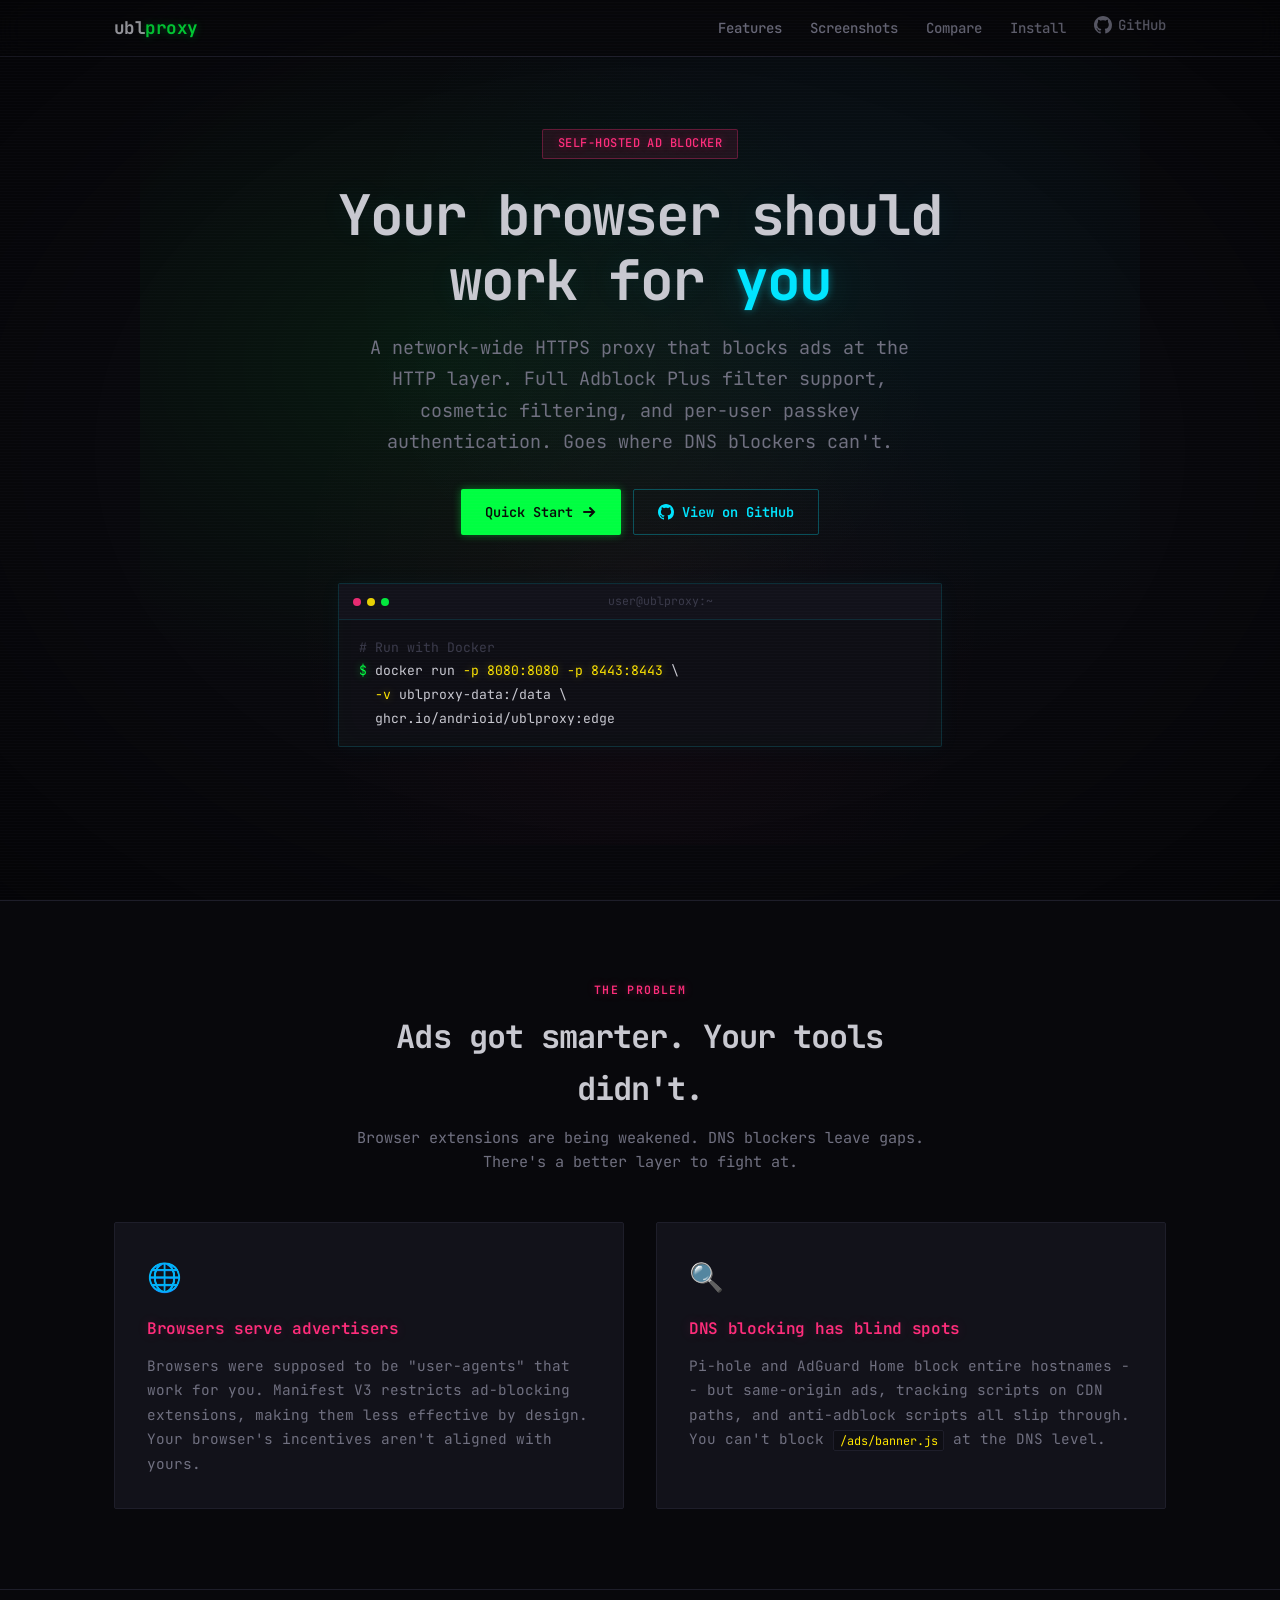
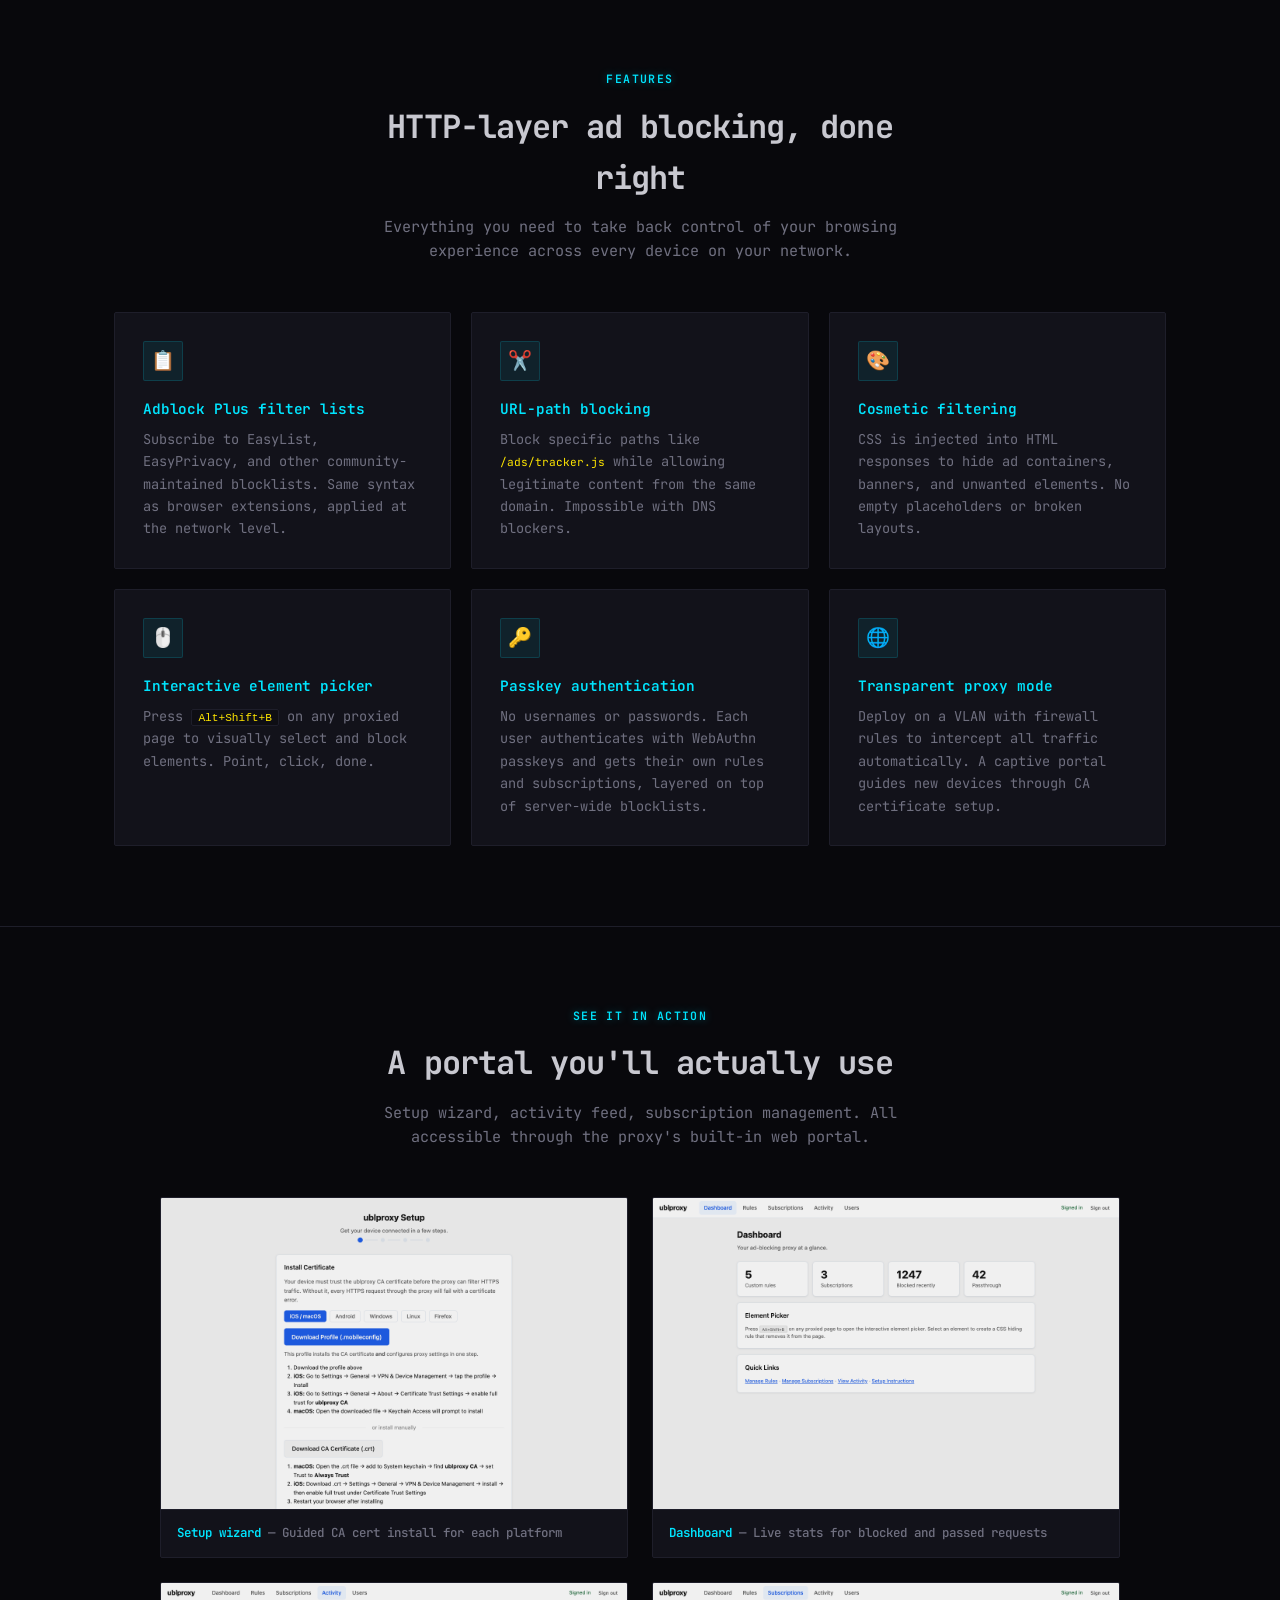
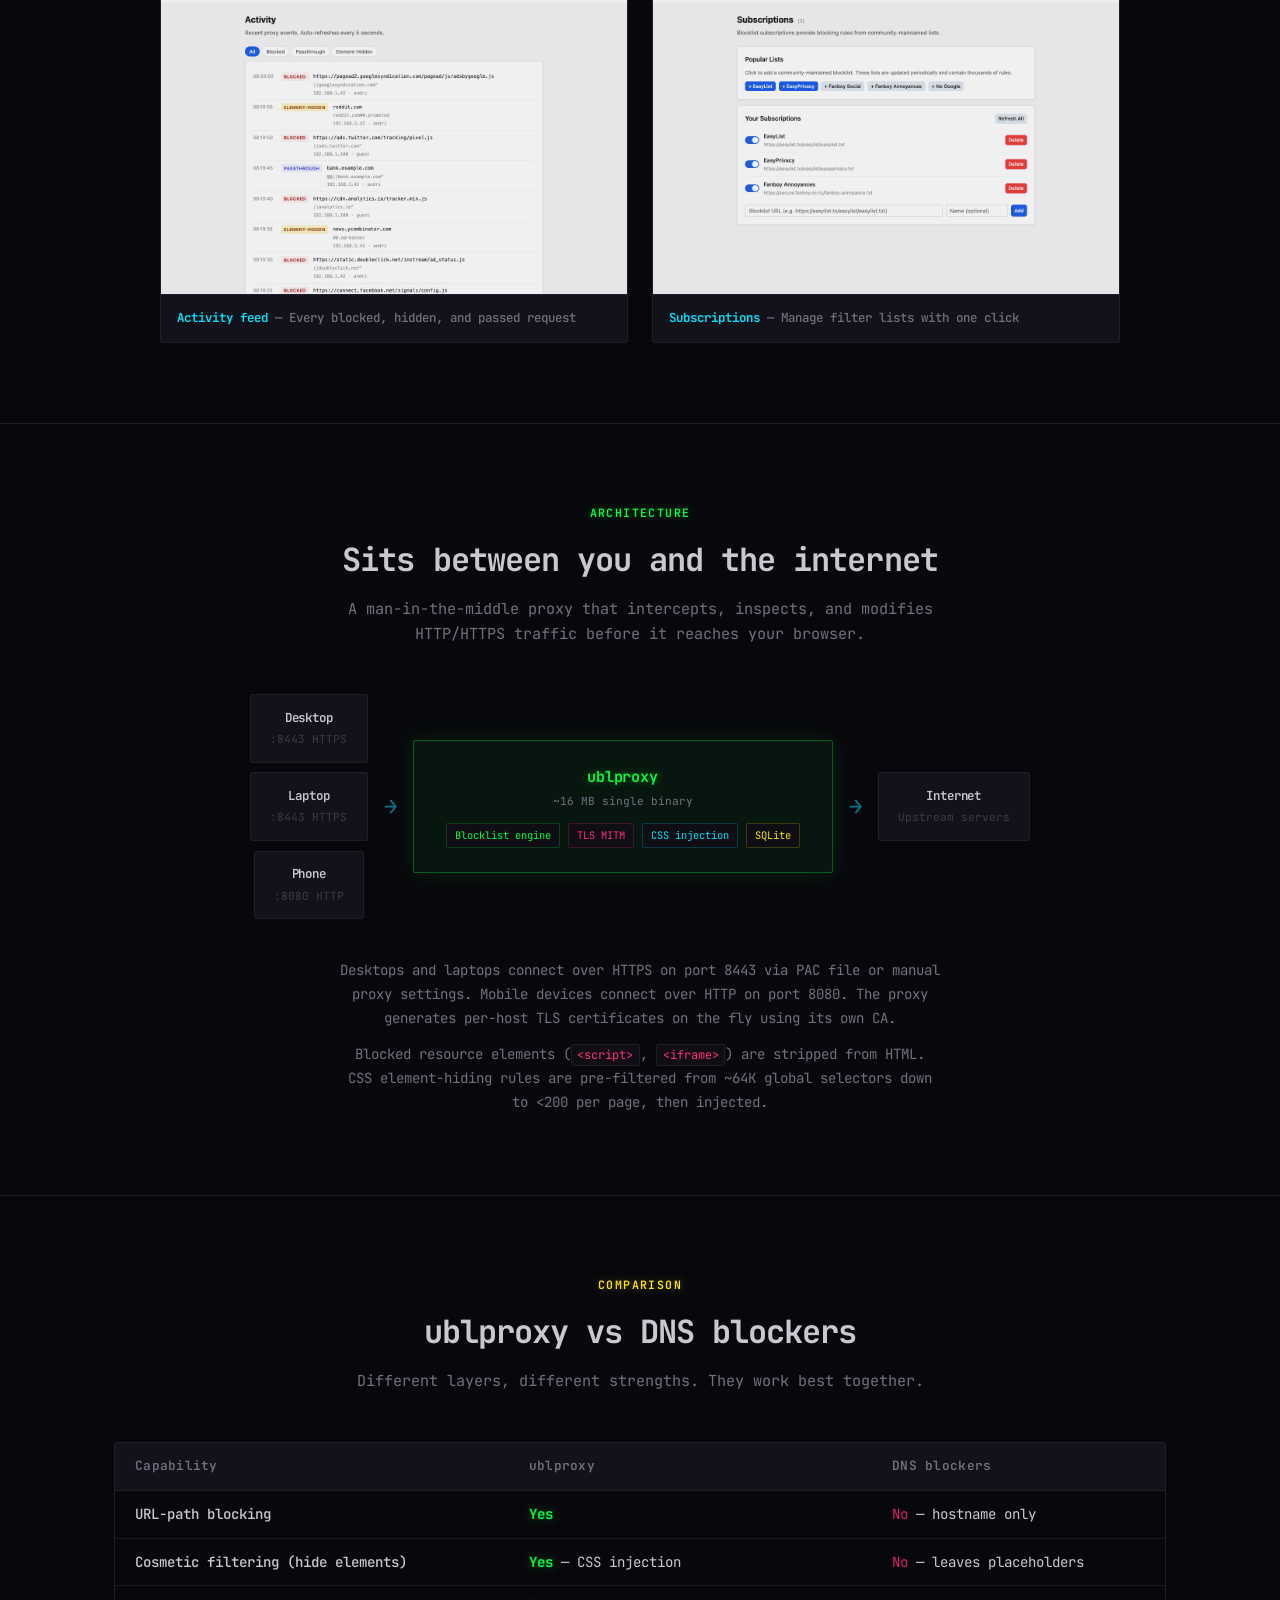
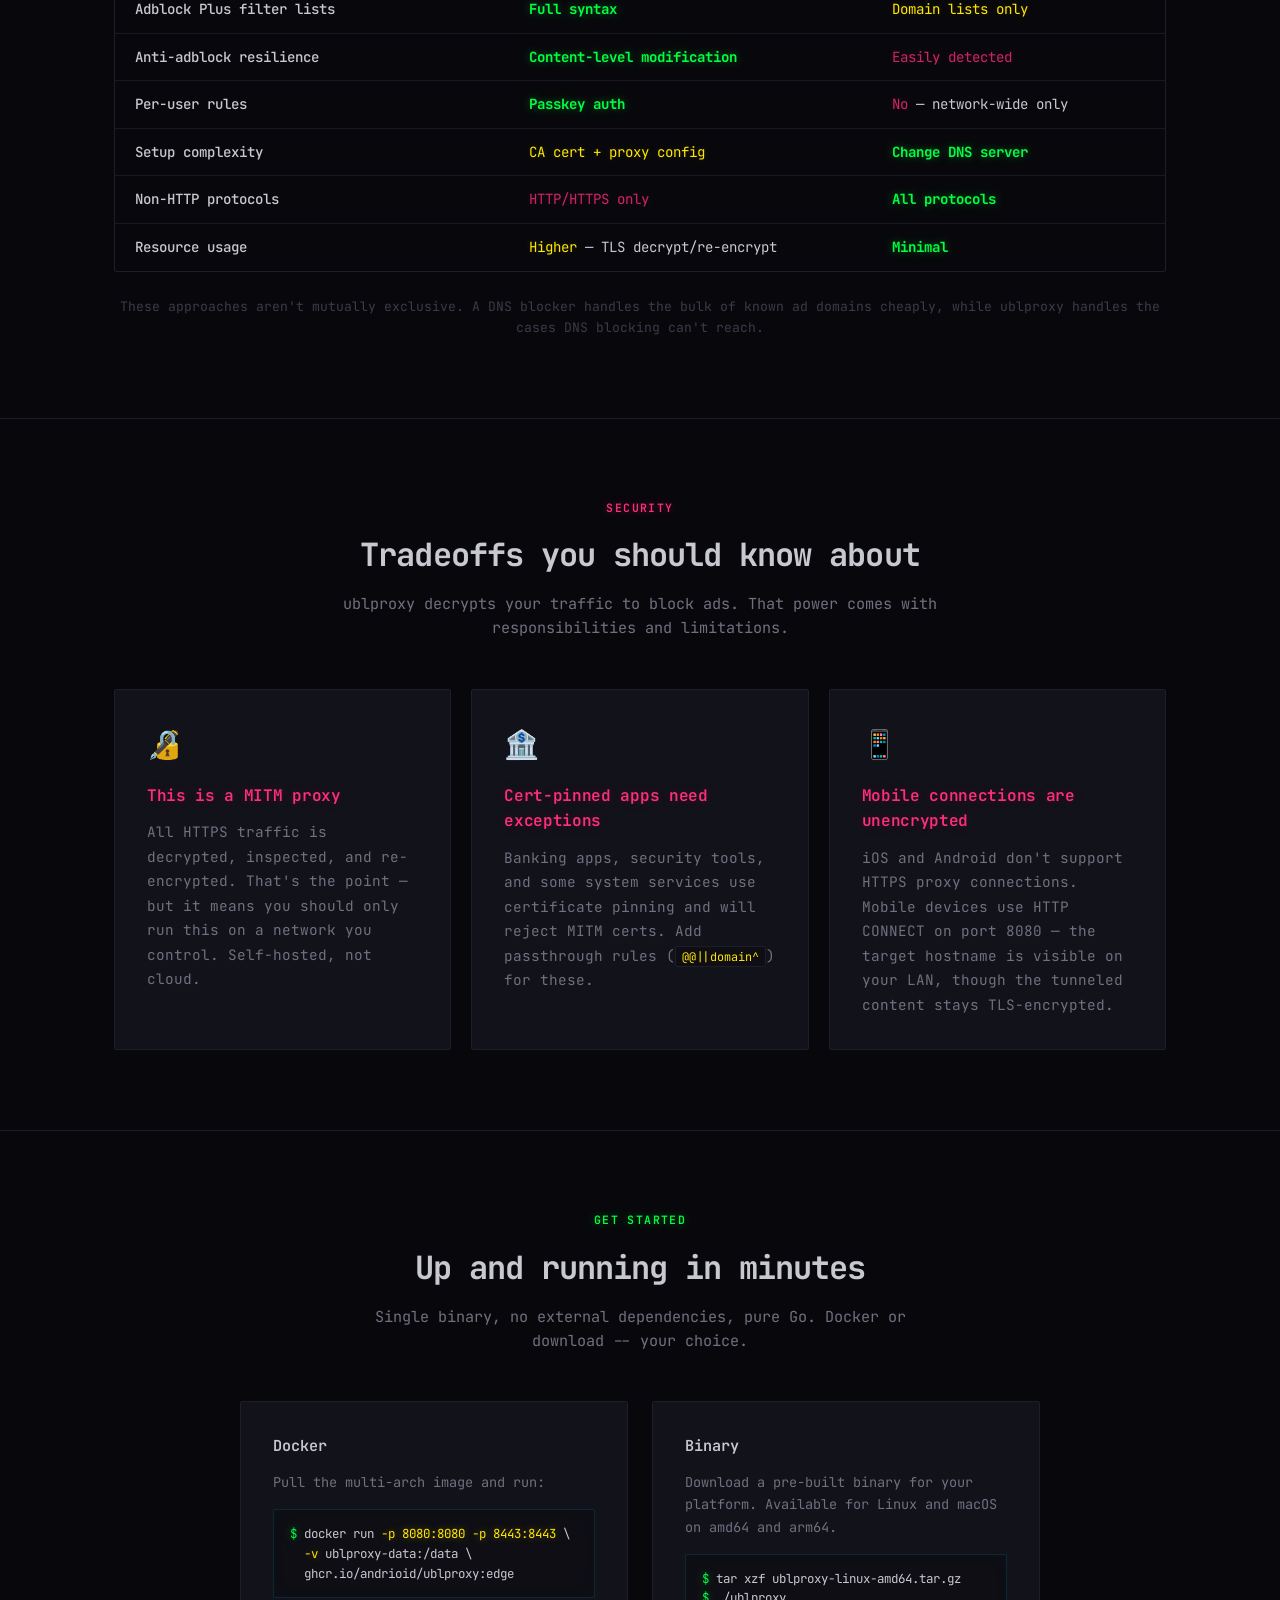
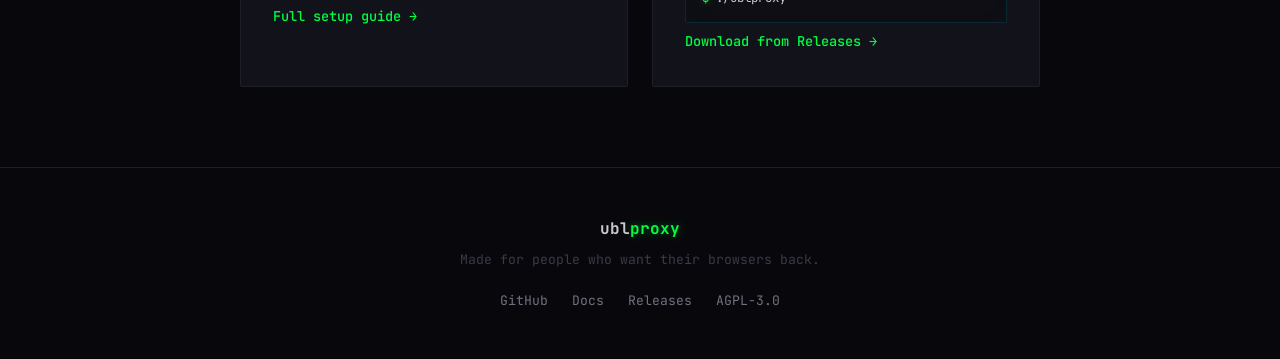
==== web/index.html @ 6df03f9c "Fix Docker image tag and volume path in docs and website All Docker examples now use ghcr.io/andrioi" ====
<!DOCTYPE html>
<html lang="en">
<head>
<meta charset="utf-8">
<meta name="viewport" content="width=device-width, initial-scale=1">
<title>ublproxy - Network-wide ad-blocking HTTPS proxy</title>
<meta name="description" content="A self-hosted HTTPS proxy with full Adblock Plus filter support, cosmetic filtering, per-user passkeys, and transparent proxy mode. Block ads at the HTTP layer, not just DNS.">
<meta property="og:title" content="ublproxy - Network-wide ad-blocking HTTPS proxy">
<meta property="og:description" content="Self-hosted HTTPS proxy with Adblock Plus filter support, cosmetic filtering, and passkey authentication. Goes where DNS blockers can't.">
<meta property="og:type" content="website">
<meta property="og:url" content="https://andrioid.github.io/ublproxy/">
<link rel="preconnect" href="https://fonts.googleapis.com">
<link rel="preconnect" href="https://fonts.gstatic.com" crossorigin>
<link href="https://fonts.googleapis.com/css2?family=JetBrains+Mono:wght@400;500;600;700&display=swap" rel="stylesheet">
<style>
/* --- Reset & base --- */
*, *::before, *::after { margin: 0; padding: 0; box-sizing: border-box; }

:root {
  --bg: #08080c;
  --bg-elevated: #0e0e14;
  --bg-card: #12121a;
  --border: #1e1e2a;
  --border-light: #181822;
  --text: #c8c8d0;
  --text-muted: #707080;
  --text-faint: #3a3a4a;
  --accent: #00ff41;
  --accent-hover: #00cc33;
  --accent-glow: rgba(0, 255, 65, 0.1);
  --green: #00ff41;
  --cyan: #00e5ff;
  --magenta: #ff2d7b;
  --yellow: #ffe600;
  --red: #ff2d7b;
  --font-body: 'JetBrains Mono', 'SF Mono', Consolas, monospace;
  --font-mono: 'JetBrains Mono', 'SF Mono', Consolas, monospace;
  --max-w: 1100px;
  --radius: 2px;
  --glow-green: 0 0 8px rgba(0, 255, 65, 0.4);
  --glow-green-strong: 0 0 12px rgba(0, 255, 65, 0.5), 0 0 40px rgba(0, 255, 65, 0.15);
  --glow-cyan: 0 0 8px rgba(0, 229, 255, 0.4);
  --glow-magenta: 0 0 8px rgba(255, 45, 123, 0.4);
  --glow-yellow: 0 0 8px rgba(255, 230, 0, 0.35);
}

html { scroll-behavior: smooth; }

@media (prefers-reduced-motion: reduce) {
  html { scroll-behavior: auto; }
  *, *::before, *::after {
    animation-duration: 0.01ms !important;
    animation-iteration-count: 1 !important;
    transition-duration: 0.01ms !important;
  }
}

body {
  font-family: var(--font-body);
  background: var(--bg);
  color: var(--text);
  line-height: 1.6;
  -webkit-font-smoothing: antialiased;
  -moz-osx-font-smoothing: grayscale;
  overflow-x: hidden;
}

/* --- CRT scanline overlay --- */
body::before {
  content: '';
  position: fixed;
  inset: 0;
  background: repeating-linear-gradient(
    0deg,
    rgba(200, 200, 255, 0.02) 0px,
    rgba(200, 200, 255, 0.02) 1px,
    transparent 1px,
    transparent 3px
  );
  pointer-events: none;
  z-index: 9999;
}

/* --- CRT vignette --- */
body::after {
  content: '';
  position: fixed;
  inset: 0;
  background: radial-gradient(ellipse at center, transparent 60%, rgba(0, 0, 0, 0.4) 100%);
  pointer-events: none;
  z-index: 9998;
}

a { color: var(--accent); text-decoration: none; }
a:hover { text-decoration: underline; }

/* --- Staggered fade-in animation --- */
@keyframes fadeUp {
  from { opacity: 0; transform: translateY(24px); }
  to { opacity: 1; transform: translateY(0); }
}

.fade-in {
  opacity: 0;
  animation: fadeUp 0.7s ease-out forwards;
}

.fade-in-d1 { animation-delay: 0.1s; }
.fade-in-d2 { animation-delay: 0.2s; }
.fade-in-d3 { animation-delay: 0.3s; }
.fade-in-d4 { animation-delay: 0.4s; }
.fade-in-d5 { animation-delay: 0.5s; }

/* --- Layout --- */
.container {
  max-width: var(--max-w);
  margin: 0 auto;
  padding: 0 1.5rem;
}

section {
  padding: 5rem 0;
}

/* --- Header / Nav --- */
.site-header {
  position: fixed;
  top: 0;
  left: 0;
  right: 0;
  z-index: 1000;
  background: rgba(8, 8, 12, 0.88);
  backdrop-filter: blur(12px);
  -webkit-backdrop-filter: blur(12px);
  border-bottom: 1px solid var(--border);
}

.site-header .container {
  display: flex;
  align-items: center;
  justify-content: space-between;
  height: 56px;
}

.logo {
  font-family: var(--font-mono);
  font-weight: 700;
  font-size: 1.1rem;
  color: var(--text);
  text-decoration: none;
  letter-spacing: -0.03em;
}

.logo:hover { text-decoration: none; }

.logo span { color: var(--accent); text-shadow: var(--glow-green); }

.nav-links {
  display: flex;
  align-items: center;
  gap: 1.75rem;
  list-style: none;
}

.nav-links a {
  color: var(--text-muted);
  font-size: 0.875rem;
  font-weight: 500;
  transition: color 0.15s;
}

.nav-links a:hover {
  color: var(--text);
  text-decoration: none;
}

.gh-link {
  display: inline-flex;
  align-items: center;
  gap: 0.4rem;
}

.gh-link svg { width: 18px; height: 18px; fill: currentColor; }

/* --- Hero --- */
.hero {
  min-height: 100vh;
  display: flex;
  align-items: center;
  padding-top: 56px;
  position: relative;
  overflow: hidden;
}

/* Neon glow behind hero */
.hero::before {
  content: '';
  position: absolute;
  top: 5%;
  left: 50%;
  transform: translateX(-50%);
  width: 1000px;
  height: 800px;
  background:
    radial-gradient(ellipse at 30% 40%, rgba(0, 255, 65, 0.07) 0%, transparent 50%),
    radial-gradient(ellipse at 70% 30%, rgba(0, 229, 255, 0.05) 0%, transparent 50%),
    radial-gradient(ellipse at 50% 70%, rgba(255, 45, 123, 0.04) 0%, transparent 50%);
  pointer-events: none;
}

.hero-content {
  position: relative;
  text-align: center;
  max-width: 750px;
  margin: 0 auto;
}

.hero-badge {
  display: inline-block;
  font-family: var(--font-mono);
  font-size: 0.75rem;
  font-weight: 500;
  color: var(--magenta);
  background: rgba(255, 45, 123, 0.1);
  border: 1px solid rgba(255, 45, 123, 0.3);
  border-radius: var(--radius);
  padding: 0.3rem 0.9rem;
  margin-bottom: 1.5rem;
  letter-spacing: 0.04em;
  text-transform: uppercase;
  text-shadow: var(--glow-magenta);
}

.hero h1 {
  font-family: var(--font-mono);
  font-size: clamp(2.2rem, 5vw, 3.5rem);
  font-weight: 700;
  line-height: 1.15;
  letter-spacing: -0.04em;
  margin-bottom: 1.25rem;
  text-shadow: 0 0 30px rgba(0, 229, 255, 0.08);
}

.hero h1 em {
  font-style: normal;
  color: var(--cyan);
  text-shadow: var(--glow-cyan), 0 0 40px rgba(0, 229, 255, 0.2);
}

.hero-sub {
  font-size: 1.15rem;
  color: var(--text-muted);
  max-width: 580px;
  margin: 0 auto 2rem;
  line-height: 1.7;
}

.hero-actions {
  display: flex;
  gap: 0.75rem;
  justify-content: center;
  flex-wrap: wrap;
  margin-bottom: 3rem;
}

.btn {
  display: inline-flex;
  align-items: center;
  gap: 0.5rem;
  padding: 0.7rem 1.5rem;
  border-radius: var(--radius);
  font-weight: 600;
  font-size: 0.85rem;
  border: none;
  cursor: pointer;
  text-decoration: none;
  transition: background 0.2s, transform 0.15s, box-shadow 0.2s;
  font-family: var(--font-mono);
}

.btn:hover { text-decoration: none; transform: translateY(-1px); }
.btn:active { transform: translateY(0); }

.btn-primary {
  background: var(--accent);
  color: #080c08;
  box-shadow: var(--glow-green);
}

.btn-primary:hover { background: var(--accent-hover); box-shadow: var(--glow-green-strong); }

.btn-secondary {
  background: transparent;
  color: var(--cyan);
  border: 1px solid rgba(0, 229, 255, 0.3);
}

.btn-secondary:hover { background: rgba(0, 229, 255, 0.05); border-color: var(--cyan); box-shadow: var(--glow-cyan); }

.btn svg { width: 16px; height: 16px; }

/* Terminal snippet */
.terminal {
  background: var(--bg-elevated);
  border: 1px solid rgba(0, 229, 255, 0.15);
  border-radius: var(--radius);
  max-width: 620px;
  margin: 0 auto;
  text-align: left;
  overflow: hidden;
  box-shadow: 0 0 25px rgba(0, 229, 255, 0.04), inset 0 0 30px rgba(0, 255, 65, 0.02);
}

.terminal-bar {
  display: flex;
  align-items: center;
  gap: 6px;
  padding: 0.5rem 0.85rem;
  background: var(--bg-card);
  border-bottom: 1px solid rgba(0, 229, 255, 0.12);
}

.terminal-dot {
  width: 8px;
  height: 8px;
  border-radius: 50%;
  background: var(--text-faint);
}

.terminal-dot:nth-child(1) { background: var(--magenta); opacity: 0.9; }
.terminal-dot:nth-child(2) { background: var(--yellow); opacity: 0.9; }
.terminal-dot:nth-child(3) { background: var(--green); opacity: 0.9; }

.terminal-bar span {
  flex: 1;
  text-align: center;
  font-size: 0.72rem;
  color: var(--text-faint);
  font-family: var(--font-mono);
}

.terminal-body {
  padding: 1rem 1.25rem;
  font-family: var(--font-mono);
  font-size: 0.82rem;
  line-height: 1.8;
  overflow-x: auto;
}

.terminal-body .prompt { color: var(--green); text-shadow: var(--glow-green); }
.terminal-body .cmd { color: var(--text); }
.terminal-body .flag { color: var(--yellow); text-shadow: var(--glow-yellow); }
.terminal-body .comment { color: var(--text-faint); }

/* --- Section headers --- */
.section-header {
  text-align: center;
  max-width: 600px;
  margin: 0 auto 3rem;
}

.section-label {
  font-family: var(--font-mono);
  font-size: 0.72rem;
  font-weight: 600;
  text-transform: uppercase;
  letter-spacing: 0.12em;
  color: var(--cyan);
  margin-bottom: 0.75rem;
  text-shadow: var(--glow-cyan);
}

.section-label.neon-magenta { color: var(--magenta); text-shadow: var(--glow-magenta); }
.section-label.neon-green { color: var(--green); text-shadow: var(--glow-green); }
.section-label.neon-yellow { color: var(--yellow); text-shadow: var(--glow-yellow); }
.section-label.neon-cyan { color: var(--cyan); text-shadow: var(--glow-cyan); }

.section-title {
  font-family: var(--font-mono);
  font-size: clamp(1.5rem, 3vw, 2rem);
  font-weight: 700;
  letter-spacing: -0.03em;
  margin-bottom: 0.75rem;
}

.section-desc {
  color: var(--text-muted);
  font-size: 0.95rem;
}

/* --- Problem section --- */
.problem-section {
  border-top: 1px solid var(--border);
}

.problem-grid {
  display: grid;
  grid-template-columns: 1fr 1fr;
  gap: 2rem;
}

.problem-card {
  background: var(--bg-card);
  border: 1px solid var(--border);
  border-radius: var(--radius);
  padding: 2rem;
}

.problem-card .icon {
  font-size: 1.75rem;
  margin-bottom: 1rem;
}

.problem-card h3 {
  font-family: var(--font-mono);
  font-size: 1rem;
  font-weight: 600;
  margin-bottom: 0.75rem;
  letter-spacing: -0.02em;
  color: var(--magenta);
  text-shadow: 0 0 12px rgba(255, 45, 123, 0.2);
}

.problem-card p {
  color: var(--text-muted);
  font-size: 0.9rem;
  line-height: 1.7;
}

/* --- Features section --- */
.features-section {
  border-top: 1px solid var(--border);
}

.features-grid {
  display: grid;
  grid-template-columns: repeat(3, 1fr);
  gap: 1.25rem;
}

.feature-card {
  background: var(--bg-card);
  border: 1px solid var(--border);
  border-radius: var(--radius);
  padding: 1.75rem;
  transition: border-color 0.2s, box-shadow 0.2s;
}

.feature-card:hover {
  border-color: rgba(0, 229, 255, 0.3);
  box-shadow: 0 0 20px rgba(0, 229, 255, 0.06);
}

.feature-icon {
  width: 40px;
  height: 40px;
  border-radius: var(--radius);
  display: flex;
  align-items: center;
  justify-content: center;
  font-size: 1.2rem;
  margin-bottom: 1rem;
  background: rgba(0, 229, 255, 0.08);
  border: 1px solid rgba(0, 229, 255, 0.15);
}

.feature-card h3 {
  font-family: var(--font-mono);
  font-size: 0.9rem;
  font-weight: 600;
  margin-bottom: 0.5rem;
  letter-spacing: -0.01em;
  color: var(--cyan);
}

.feature-card p {
  color: var(--text-muted);
  font-size: 0.85rem;
  line-height: 1.65;
}

/* --- Screenshots section --- */
.screenshots-section {
  border-top: 1px solid var(--border);
}

.screenshots-grid {
  display: grid;
  grid-template-columns: 1fr 1fr;
  gap: 1.5rem;
  max-width: 960px;
  margin: 0 auto;
}

.screenshot-card {
  background: var(--bg-card);
  border: 1px solid var(--border);
  border-radius: var(--radius);
  overflow: hidden;
  transition: border-color 0.3s, box-shadow 0.3s;
}

.screenshot-card:hover {
  border-color: rgba(0, 229, 255, 0.4);
  box-shadow: 0 0 30px rgba(0, 229, 255, 0.08), 0 0 60px rgba(0, 255, 65, 0.04);
}

.screenshot-card a {
  display: block;
}

.screenshot-card img {
  width: 100%;
  height: auto;
  display: block;
  filter: brightness(0.92) contrast(1.05);
  transition: filter 0.3s;
}

.screenshot-card:hover img {
  filter: brightness(1) contrast(1.05);
}

.screenshot-caption {
  padding: 0.85rem 1rem;
  border-top: 1px solid var(--border);
  display: flex;
  align-items: center;
  gap: 0.6rem;
}

.screenshot-caption .caption-icon {
  font-size: 0.9rem;
  flex-shrink: 0;
}

.screenshot-caption .caption-text {
  font-family: var(--font-mono);
  font-size: 0.78rem;
  font-weight: 500;
  color: var(--text-muted);
}

.screenshot-caption .caption-label {
  color: var(--cyan);
  font-weight: 600;
}

@media (max-width: 768px) {
  .screenshots-grid {
    grid-template-columns: 1fr;
    gap: 1rem;
  }
}

/* --- Lightbox --- */
.lightbox {
  position: fixed;
  inset: 0;
  z-index: 10000;
  background: rgba(0, 0, 0, 0.92);
  display: flex;
  flex-direction: column;
  align-items: center;
  justify-content: center;
  gap: 1rem;
  opacity: 0;
  visibility: hidden;
  transition: opacity 0.2s, visibility 0.2s;
  cursor: zoom-out;
}

.lightbox[aria-hidden="false"] {
  opacity: 1;
  visibility: visible;
}

.lightbox-img {
  max-width: 90vw;
  max-height: 80vh;
  object-fit: contain;
  border: 1px solid rgba(0, 229, 255, 0.25);
  border-radius: var(--radius);
  box-shadow: 0 0 40px rgba(0, 229, 255, 0.08), 0 0 80px rgba(0, 0, 0, 0.5);
  cursor: default;
}

.lightbox-caption {
  font-family: var(--font-mono);
  font-size: 0.82rem;
  color: var(--text-muted);
  text-align: center;
  max-width: 600px;
}

.lightbox-caption .caption-label {
  color: var(--cyan);
  font-weight: 600;
}

.lightbox-close {
  position: absolute;
  top: 1rem;
  right: 1.5rem;
  background: none;
  border: 1px solid var(--border);
  border-radius: var(--radius);
  color: var(--text-muted);
  font-family: var(--font-mono);
  font-size: 1.25rem;
  width: 36px;
  height: 36px;
  display: flex;
  align-items: center;
  justify-content: center;
  cursor: pointer;
  transition: color 0.15s, border-color 0.15s, box-shadow 0.15s;
}

.lightbox-close:hover {
  color: var(--cyan);
  border-color: rgba(0, 229, 255, 0.4);
  box-shadow: var(--glow-cyan);
}

/* --- Architecture section --- */
.arch-section {
  border-top: 1px solid var(--border);
}

.arch-diagram {
  display: flex;
  align-items: center;
  justify-content: center;
  gap: 0;
  max-width: 900px;
  margin: 0 auto;
  flex-wrap: wrap;
}

.arch-group {
  display: flex;
  flex-direction: column;
  gap: 0.6rem;
  align-items: center;
}

.arch-node {
  background: var(--bg-card);
  border: 1px solid var(--border);
  border-radius: var(--radius);
  padding: 0.8rem 1.2rem;
  text-align: center;
  font-size: 0.8rem;
  min-width: 100px;
}

.arch-node-label {
  font-family: var(--font-mono);
  font-weight: 600;
  font-size: 0.78rem;
  letter-spacing: -0.01em;
}

.arch-node-sub {
  color: var(--text-faint);
  font-size: 0.7rem;
  margin-top: 0.2rem;
}

.arch-proxy {
  background: rgba(0, 255, 65, 0.06);
  border-color: rgba(0, 255, 65, 0.3);
  padding: 1.5rem 2rem;
  min-width: 180px;
  box-shadow: 0 0 25px rgba(0, 255, 65, 0.1);
}

.arch-proxy .arch-node-label {
  color: var(--accent);
  font-size: 0.95rem;
  text-shadow: var(--glow-green);
}

.arch-arrow {
  display: flex;
  align-items: center;
  padding: 0 1rem;
  color: var(--cyan);
  opacity: 0.5;
  font-family: var(--font-mono);
  font-size: 1.4rem;
  flex-shrink: 0;
}

.arch-features {
  display: flex;
  gap: 0.5rem;
  margin-top: 0.75rem;
  flex-wrap: wrap;
  justify-content: center;
}

.arch-tag {
  font-family: var(--font-mono);
  font-size: 0.65rem;
  padding: 0.2rem 0.5rem;
  border-radius: var(--radius);
  background: var(--bg-elevated);
  border: 1px solid var(--border);
  color: var(--text-muted);
}

.arch-caption {
  text-align: center;
  margin-top: 2.5rem;
  max-width: 600px;
  margin-left: auto;
  margin-right: auto;
}

.arch-caption p {
  color: var(--text-muted);
  font-size: 0.88rem;
  line-height: 1.7;
}

.arch-caption p + p {
  margin-top: 0.75rem;
}

/* --- Comparison table --- */
.compare-section {
  border-top: 1px solid var(--border);
}

.compare-table-wrap {
  overflow-x: auto;
  border-radius: var(--radius);
  border: 1px solid var(--border);
}

table {
  width: 100%;
  border-collapse: collapse;
  font-size: 0.88rem;
}

thead {
  background: var(--bg-card);
}

th {
  font-family: var(--font-mono);
  font-weight: 600;
  font-size: 0.8rem;
  letter-spacing: 0.02em;
  text-align: left;
  padding: 0.85rem 1.25rem;
  border-bottom: 1px solid var(--border);
  color: var(--text-muted);
  white-space: nowrap;
}

th:first-child { min-width: 200px; }

td {
  padding: 0.75rem 1.25rem;
  border-bottom: 1px solid var(--border-light);
  vertical-align: top;
}

tr:last-child td { border-bottom: none; }

tbody tr:hover { background: var(--bg-elevated); }

td:first-child {
  font-weight: 500;
}

.check { color: var(--green); font-weight: 700; text-shadow: var(--glow-green); }
.cross { color: var(--magenta); opacity: 0.8; text-shadow: 0 0 6px rgba(255, 45, 123, 0.2); }
.partial { color: var(--yellow); text-shadow: 0 0 6px rgba(255, 230, 0, 0.15); }

.compare-note {
  text-align: center;
  margin-top: 1.5rem;
  color: var(--text-faint);
  font-size: 0.82rem;
}

/* --- Security section --- */
.security-section {
  border-top: 1px solid var(--border);
}

.security-grid {
  display: grid;
  grid-template-columns: repeat(3, 1fr);
  gap: 1.25rem;
}

@media (max-width: 768px) {
  .security-grid {
    grid-template-columns: 1fr;
    gap: 1rem;
  }
}

/* --- Install section --- */
.install-section {
  border-top: 1px solid var(--border);
}

.install-options {
  display: grid;
  grid-template-columns: 1fr 1fr;
  gap: 1.5rem;
  max-width: 800px;
  margin: 0 auto;
}

.install-card {
  background: var(--bg-card);
  border: 1px solid var(--border);
  border-radius: var(--radius);
  padding: 2rem;
}

.install-card h3 {
  font-family: var(--font-mono);
  font-size: 0.95rem;
  font-weight: 600;
  margin-bottom: 0.75rem;
}

.install-card p {
  color: var(--text-muted);
  font-size: 0.85rem;
  line-height: 1.65;
  margin-bottom: 1rem;
}

.code-block {
  background: var(--bg-elevated);
  border: 1px solid rgba(0, 229, 255, 0.12);
  border-radius: var(--radius);
  padding: 0.85rem 1rem;
  font-family: var(--font-mono);
  font-size: 0.78rem;
  line-height: 1.6;
  overflow-x: auto;
  position: relative;
  word-break: break-all;
  box-shadow: inset 0 0 20px rgba(0, 229, 255, 0.02);
}

.code-block .prompt { color: var(--green); text-shadow: var(--glow-green); }
.code-block .flag { color: var(--yellow); text-shadow: var(--glow-yellow); }

.install-link {
  display: inline-flex;
  align-items: center;
  gap: 0.35rem;
  font-size: 0.85rem;
  font-weight: 500;
  margin-top: 0.5rem;
}

/* --- Footer --- */
.site-footer {
  border-top: 1px solid var(--border);
  padding: 3rem 0;
  text-align: center;
}

.footer-brand {
  font-family: var(--font-mono);
  font-weight: 700;
  font-size: 1rem;
  color: var(--text);
  margin-bottom: 0.5rem;
}

.footer-brand span { color: var(--accent); text-shadow: var(--glow-green); }

.footer-tagline {
  color: var(--text-faint);
  font-size: 0.82rem;
  margin-bottom: 1.25rem;
}

.footer-links {
  display: flex;
  gap: 1.5rem;
  justify-content: center;
  list-style: none;
  font-size: 0.82rem;
}

.footer-links a { color: var(--text-muted); }
.footer-links a:hover { color: var(--text); }

/* --- Responsive --- */
@media (max-width: 768px) {
  section { padding: 3.5rem 0; }

  .nav-links { gap: 1rem; }

  .problem-grid {
    grid-template-columns: 1fr;
    gap: 1rem;
  }

  .features-grid {
    grid-template-columns: 1fr;
    gap: 1rem;
  }

  .arch-diagram {
    flex-direction: column;
  }

  .arch-arrow {
    transform: rotate(90deg);
    padding: 0.5rem 0;
  }

  .install-options {
    grid-template-columns: 1fr;
    gap: 1rem;
  }

  .hero-actions {
    flex-direction: column;
    align-items: center;
  }
}

@media (max-width: 480px) {
  .container { padding: 0 1rem; }
  .site-header .container { padding: 0 1rem; }
  .nav-links .nav-hide-mobile { display: none; }
}
</style>
</head>
<body>

<!-- Header -->
<header class="site-header">
  <div class="container">
    <a href="#" class="logo">ubl<span>proxy</span></a>
    <nav>
      <ul class="nav-links">
        <li class="nav-hide-mobile"><a href="#features">Features</a></li>
        <li class="nav-hide-mobile"><a href="#screenshots">Screenshots</a></li>
        <li class="nav-hide-mobile"><a href="#comparison">Compare</a></li>
        <li><a href="#install">Install</a></li>
        <li>
          <a href="https://github.com/andrioid/ublproxy" class="gh-link" aria-label="GitHub">
            <svg viewBox="0 0 16 16" aria-hidden="true"><path d="M8 0C3.58 0 0 3.58 0 8c0 3.54 2.29 6.53 5.47 7.59.4.07.55-.17.55-.38 0-.19-.01-.82-.01-1.49-2.01.37-2.53-.49-2.69-.94-.09-.23-.48-.94-.82-1.13-.28-.15-.68-.52-.01-.53.63-.01 1.08.58 1.23.82.72 1.21 1.87.87 2.33.66.07-.52.28-.87.51-1.07-1.78-.2-3.64-.89-3.64-3.95 0-.87.31-1.59.82-2.15-.08-.2-.36-1.02.08-2.12 0 0 .67-.21 2.2.82.64-.18 1.32-.27 2-.27.68 0 1.36.09 2 .27 1.53-1.04 2.2-.82 2.2-.82.44 1.1.16 1.92.08 2.12.51.56.82 1.27.82 2.15 0 3.07-1.87 3.75-3.65 3.95.29.25.54.73.54 1.48 0 1.07-.01 1.93-.01 2.2 0 .21.15.46.55.38A8.013 8.013 0 0016 8c0-4.42-3.58-8-8-8z"/></svg>
            GitHub
          </a>
        </li>
      </ul>
    </nav>
  </div>
</header>

<!-- Hero -->
<section class="hero">
  <div class="container">
    <div class="hero-content">
      <div class="hero-badge fade-in">Self-hosted ad blocker</div>
      <h1 class="fade-in fade-in-d1">Your browser should<br>work for <em>you</em></h1>
      <p class="hero-sub fade-in fade-in-d2">
        A network-wide HTTPS proxy that blocks ads at the HTTP layer.
        Full Adblock Plus filter support, cosmetic filtering, and per-user
        passkey authentication. Goes where DNS blockers can't.
      </p>
      <div class="hero-actions fade-in fade-in-d3">
        <a href="https://github.com/andrioid/ublproxy/blob/main/QUICK_START.md" class="btn btn-primary">
          Quick Start
          <svg viewBox="0 0 16 16" fill="none" stroke="currentColor" stroke-width="2" stroke-linecap="round"><path d="M3 8h10M9 4l4 4-4 4"/></svg>
        </a>
        <a href="https://github.com/andrioid/ublproxy" class="btn btn-secondary">
          <svg viewBox="0 0 16 16" fill="currentColor" style="width:16px;height:16px"><path d="M8 0C3.58 0 0 3.58 0 8c0 3.54 2.29 6.53 5.47 7.59.4.07.55-.17.55-.38 0-.19-.01-.82-.01-1.49-2.01.37-2.53-.49-2.69-.94-.09-.23-.48-.94-.82-1.13-.28-.15-.68-.52-.01-.53.63-.01 1.08.58 1.23.82.72 1.21 1.87.87 2.33.66.07-.52.28-.87.51-1.07-1.78-.2-3.64-.89-3.64-3.95 0-.87.31-1.59.82-2.15-.08-.2-.36-1.02.08-2.12 0 0 .67-.21 2.2.82.64-.18 1.32-.27 2-.27.68 0 1.36.09 2 .27 1.53-1.04 2.2-.82 2.2-.82.44 1.1.16 1.92.08 2.12.51.56.82 1.27.82 2.15 0 3.07-1.87 3.75-3.65 3.95.29.25.54.73.54 1.48 0 1.07-.01 1.93-.01 2.2 0 .21.15.46.55.38A8.013 8.013 0 0016 8c0-4.42-3.58-8-8-8z"/></svg>
          View on GitHub
        </a>
      </div>

      <div class="terminal fade-in fade-in-d4">
        <div class="terminal-bar">
          <div class="terminal-dot"></div>
          <div class="terminal-dot"></div>
          <div class="terminal-dot"></div>
          <span>user@ublproxy:~</span>
        </div>
        <div class="terminal-body">
          <span class="comment"># Run with Docker</span><br>
          <span class="prompt">$</span> <span class="cmd">docker run</span> <span class="flag">-p 8080:8080 -p 8443:8443</span> <span class="cmd">\</span><br>
          &nbsp;&nbsp;<span class="flag">-v</span> <span class="cmd">ublproxy-data:/data</span> <span class="cmd">\</span><br>
          &nbsp;&nbsp;<span class="cmd">ghcr.io/andrioid/ublproxy:edge</span>
        </div>
      </div>
    </div>
  </div>
</section>

<!-- Problem -->
<section class="problem-section" id="problem">
  <div class="container">
    <div class="section-header">
      <div class="section-label neon-magenta">The problem</div>
      <h2 class="section-title">Ads got smarter. Your tools didn't.</h2>
      <p class="section-desc">Browser extensions are being weakened. DNS blockers leave gaps. There's a better layer to fight at.</p>
    </div>

    <div class="problem-grid">
      <div class="problem-card">
        <div class="icon">&#x1f310;</div>
        <h3>Browsers serve advertisers</h3>
        <p>Browsers were supposed to be "user-agents" that work for you. Manifest V3 restricts ad-blocking extensions, making them less effective by design. Your browser's incentives aren't aligned with yours.</p>
      </div>
      <div class="problem-card">
        <div class="icon">&#x1f50d;</div>
        <h3>DNS blocking has blind spots</h3>
        <p>Pi-hole and AdGuard Home block entire hostnames -- but same-origin ads, tracking scripts on CDN paths, and anti-adblock scripts all slip through. You can't block <code style="background:var(--bg-elevated);padding:0.1rem 0.35rem;border-radius:2px;font-family:var(--font-mono);font-size:0.82em;border:1px solid var(--border);color:var(--yellow)">/ads/banner.js</code> at the DNS level.</p>
      </div>
    </div>
  </div>
</section>

<!-- Features -->
<section class="features-section" id="features">
  <div class="container">
    <div class="section-header">
      <div class="section-label neon-cyan">Features</div>
      <h2 class="section-title">HTTP-layer ad blocking, done right</h2>
      <p class="section-desc">Everything you need to take back control of your browsing experience across every device on your network.</p>
    </div>

    <div class="features-grid">
      <div class="feature-card">
        <div class="feature-icon">&#x1f4cb;</div>
        <h3>Adblock Plus filter lists</h3>
        <p>Subscribe to EasyList, EasyPrivacy, and other community-maintained blocklists. Same syntax as browser extensions, applied at the network level.</p>
      </div>
      <div class="feature-card">
        <div class="feature-icon">&#x2702;&#xfe0f;</div>
        <h3>URL-path blocking</h3>
        <p>Block specific paths like <code style="font-family:var(--font-mono);font-size:0.82em;color:var(--yellow)">/ads/tracker.js</code> while allowing legitimate content from the same domain. Impossible with DNS blockers.</p>
      </div>
      <div class="feature-card">
        <div class="feature-icon">&#x1f3a8;</div>
        <h3>Cosmetic filtering</h3>
        <p>CSS is injected into HTML responses to hide ad containers, banners, and unwanted elements. No empty placeholders or broken layouts.</p>
      </div>
      <div class="feature-card">
        <div class="feature-icon">&#x1f5b1;&#xfe0f;</div>
        <h3>Interactive element picker</h3>
        <p>Press <kbd style="background:var(--bg-elevated);border:1px solid var(--border);border-radius:2px;padding:0.1rem 0.4rem;font-size:0.82em;color:var(--yellow)">Alt+Shift+B</kbd> on any proxied page to visually select and block elements. Point, click, done.</p>
      </div>
      <div class="feature-card">
        <div class="feature-icon">&#x1f511;</div>
        <h3>Passkey authentication</h3>
        <p>No usernames or passwords. Each user authenticates with WebAuthn passkeys and gets their own rules and subscriptions, layered on top of server-wide blocklists.</p>
      </div>
      <div class="feature-card">
        <div class="feature-icon">&#x1f310;</div>
        <h3>Transparent proxy mode</h3>
        <p>Deploy on a VLAN with firewall rules to intercept all traffic automatically. A captive portal guides new devices through CA certificate setup.</p>
      </div>
    </div>
  </div>
</section>

<!-- Screenshots -->
<section class="screenshots-section" id="screenshots">
  <div class="container">
    <div class="section-header">
      <div class="section-label neon-cyan">See it in action</div>
      <h2 class="section-title">A portal you'll actually use</h2>
      <p class="section-desc">Setup wizard, activity feed, subscription management. All accessible through the proxy's built-in web portal.</p>
    </div>

    <div class="screenshots-grid">
      <div class="screenshot-card">
        <a href="portal-setup.png" data-lightbox>
          <img src="portal-setup.png" alt="ublproxy setup wizard showing CA certificate installation for iOS and macOS" loading="lazy" width="1200" height="800">
        </a>
        <div class="screenshot-caption">
          <span class="caption-text"><span class="caption-label">Setup wizard</span> &mdash; Guided CA cert install for each platform</span>
        </div>
      </div>
      <div class="screenshot-card">
        <a href="portal-dashboard.png" data-lightbox>
          <img src="portal-dashboard.png" alt="ublproxy dashboard showing blocked and passed request statistics" loading="lazy" width="1200" height="800">
        </a>
        <div class="screenshot-caption">
          <span class="caption-text"><span class="caption-label">Dashboard</span> &mdash; Live stats for blocked and passed requests</span>
        </div>
      </div>
      <div class="screenshot-card">
        <a href="portal-activity.png" data-lightbox>
          <img src="portal-activity.png" alt="ublproxy activity feed showing blocked ads and hidden elements" loading="lazy" width="1200" height="800">
        </a>
        <div class="screenshot-caption">
          <span class="caption-text"><span class="caption-label">Activity feed</span> &mdash; Every blocked, hidden, and passed request</span>
        </div>
      </div>
      <div class="screenshot-card">
        <a href="portal-subscriptions.png" data-lightbox>
          <img src="portal-subscriptions.png" alt="ublproxy subscriptions page with filter list management" loading="lazy" width="1200" height="800">
        </a>
        <div class="screenshot-caption">
          <span class="caption-text"><span class="caption-label">Subscriptions</span> &mdash; Manage filter lists with one click</span>
        </div>
      </div>
    </div>
  </div>
</section>

<!-- Architecture -->
<section class="arch-section" id="architecture">
  <div class="container">
    <div class="section-header">
      <div class="section-label neon-green">Architecture</div>
      <h2 class="section-title">Sits between you and the internet</h2>
      <p class="section-desc">A man-in-the-middle proxy that intercepts, inspects, and modifies HTTP/HTTPS traffic before it reaches your browser.</p>
    </div>

    <div class="arch-diagram">
      <div class="arch-group">
        <div class="arch-node">
          <div class="arch-node-label">Desktop</div>
          <div class="arch-node-sub">:8443 HTTPS</div>
        </div>
        <div class="arch-node">
          <div class="arch-node-label">Laptop</div>
          <div class="arch-node-sub">:8443 HTTPS</div>
        </div>
        <div class="arch-node">
          <div class="arch-node-label">Phone</div>
          <div class="arch-node-sub">:8080 HTTP</div>
        </div>
      </div>

      <div class="arch-arrow">&rarr;</div>

      <div class="arch-group">
        <div class="arch-node arch-proxy">
          <div class="arch-node-label">ublproxy</div>
          <div class="arch-node-sub" style="color:var(--text-muted)">~16 MB single binary</div>
          <div class="arch-features">
            <span class="arch-tag" style="color:var(--green);border-color:rgba(0,255,65,0.2)">Blocklist engine</span>
            <span class="arch-tag" style="color:var(--magenta);border-color:rgba(255,45,123,0.2)">TLS MITM</span>
            <span class="arch-tag" style="color:var(--cyan);border-color:rgba(0,229,255,0.2)">CSS injection</span>
            <span class="arch-tag" style="color:var(--yellow);border-color:rgba(255,230,0,0.2)">SQLite</span>
          </div>
        </div>
      </div>

      <div class="arch-arrow">&rarr;</div>

      <div class="arch-group">
        <div class="arch-node">
          <div class="arch-node-label">Internet</div>
          <div class="arch-node-sub">Upstream servers</div>
        </div>
      </div>
    </div>

    <div class="arch-caption">
      <p>Desktops and laptops connect over HTTPS on port 8443 via PAC file or manual proxy settings. Mobile devices connect over HTTP on port 8080. The proxy generates per-host TLS certificates on the fly using its own CA.</p>
      <p>Blocked resource elements (<code style="background:var(--bg-elevated);padding:0.1rem 0.35rem;border-radius:2px;font-family:var(--font-mono);font-size:0.85em;border:1px solid var(--border);color:var(--magenta)">&lt;script&gt;</code>, <code style="background:var(--bg-elevated);padding:0.1rem 0.35rem;border-radius:2px;font-family:var(--font-mono);font-size:0.85em;border:1px solid var(--border);color:var(--magenta)">&lt;iframe&gt;</code>) are stripped from HTML. CSS element-hiding rules are pre-filtered from ~64K global selectors down to &lt;200 per page, then injected.</p>
    </div>
  </div>
</section>

<!-- Comparison table -->
<section class="compare-section" id="comparison">
  <div class="container">
    <div class="section-header">
      <div class="section-label neon-yellow">Comparison</div>
      <h2 class="section-title">ublproxy vs DNS blockers</h2>
      <p class="section-desc">Different layers, different strengths. They work best together.</p>
    </div>

    <div class="compare-table-wrap">
      <table>
        <thead>
          <tr>
            <th>Capability</th>
            <th>ublproxy</th>
            <th>DNS blockers</th>
          </tr>
        </thead>
        <tbody>
          <tr>
            <td>URL-path blocking</td>
            <td><span class="check">Yes</span></td>
            <td><span class="cross">No</span> &mdash; hostname only</td>
          </tr>
          <tr>
            <td>Cosmetic filtering (hide elements)</td>
            <td><span class="check">Yes</span> &mdash; CSS injection</td>
            <td><span class="cross">No</span> &mdash; leaves placeholders</td>
          </tr>
          <tr>
            <td>Adblock Plus filter lists</td>
            <td><span class="check">Full syntax</span></td>
            <td><span class="partial">Domain lists only</span></td>
          </tr>
          <tr>
            <td>Anti-adblock resilience</td>
            <td><span class="check">Content-level modification</span></td>
            <td><span class="cross">Easily detected</span></td>
          </tr>
          <tr>
            <td>Per-user rules</td>
            <td><span class="check">Passkey auth</span></td>
            <td><span class="cross">No</span> &mdash; network-wide only</td>
          </tr>
          <tr>
            <td>Setup complexity</td>
            <td><span class="partial">CA cert + proxy config</span></td>
            <td><span class="check">Change DNS server</span></td>
          </tr>
          <tr>
            <td>Non-HTTP protocols</td>
            <td><span class="cross">HTTP/HTTPS only</span></td>
            <td><span class="check">All protocols</span></td>
          </tr>
          <tr>
            <td>Resource usage</td>
            <td><span class="partial">Higher</span> &mdash; TLS decrypt/re-encrypt</td>
            <td><span class="check">Minimal</span></td>
          </tr>
        </tbody>
      </table>
    </div>

    <p class="compare-note">These approaches aren't mutually exclusive. A DNS blocker handles the bulk of known ad domains cheaply, while ublproxy handles the cases DNS blocking can't reach.</p>
  </div>
</section>

<!-- Security -->
<section class="security-section" id="security">
  <div class="container">
    <div class="section-header">
      <div class="section-label neon-magenta">Security</div>
      <h2 class="section-title">Tradeoffs you should know about</h2>
      <p class="section-desc">ublproxy decrypts your traffic to block ads. That power comes with responsibilities and limitations.</p>
    </div>

    <div class="security-grid">
      <div class="problem-card">
        <div class="icon">&#x1f50f;</div>
        <h3>This is a MITM proxy</h3>
        <p>All HTTPS traffic is decrypted, inspected, and re-encrypted. That's the point &mdash; but it means you should only run this on a network you control. Self-hosted, not cloud.</p>
      </div>
      <div class="problem-card">
        <div class="icon">&#x1f3e6;</div>
        <h3>Cert-pinned apps need exceptions</h3>
        <p>Banking apps, security tools, and some system services use certificate pinning and will reject MITM certs. Add passthrough rules (<code style="background:var(--bg-elevated);padding:0.1rem 0.35rem;border-radius:2px;font-family:var(--font-mono);font-size:0.82em;border:1px solid var(--border);color:var(--yellow)">@@||domain^</code>) for these.</p>
      </div>
      <div class="problem-card">
        <div class="icon">&#x1f4f1;</div>
        <h3>Mobile connections are unencrypted</h3>
        <p>iOS and Android don't support HTTPS proxy connections. Mobile devices use HTTP CONNECT on port 8080 &mdash; the target hostname is visible on your LAN, though the tunneled content stays TLS-encrypted.</p>
      </div>
    </div>
  </div>
</section>

<!-- Install -->
<section class="install-section" id="install">
  <div class="container">
    <div class="section-header">
      <div class="section-label neon-green">Get started</div>
      <h2 class="section-title">Up and running in minutes</h2>
      <p class="section-desc">Single binary, no external dependencies, pure Go. Docker or download -- your choice.</p>
    </div>

    <div class="install-options">
      <div class="install-card">
        <h3>Docker</h3>
        <p>Pull the multi-arch image and run:</p>
        <div class="code-block">
          <span class="prompt">$</span> docker run <span class="flag">-p 8080:8080 -p 8443:8443</span> \<br>
          &nbsp;&nbsp;<span class="flag">-v</span> ublproxy-data:/data \<br>
          &nbsp;&nbsp;ghcr.io/andrioid/ublproxy:edge
        </div>
        <a href="https://github.com/andrioid/ublproxy/blob/main/QUICK_START.md" class="install-link">
          Full setup guide &rarr;
        </a>
      </div>
      <div class="install-card">
        <h3>Binary</h3>
        <p>Download a pre-built binary for your platform. Available for Linux and macOS on amd64 and arm64.</p>
        <div class="code-block">
          <span class="prompt">$</span> tar xzf ublproxy-linux-amd64.tar.gz<br>
          <span class="prompt">$</span> ./ublproxy
        </div>
        <a href="https://github.com/andrioid/ublproxy/releases" class="install-link">
          Download from Releases &rarr;
        </a>
      </div>
    </div>
  </div>
</section>

<!-- Footer -->
<footer class="site-footer">
  <div class="container">
    <div class="footer-brand">ubl<span>proxy</span></div>
    <p class="footer-tagline">Made for people who want their browsers back.</p>
    <ul class="footer-links">
      <li><a href="https://github.com/andrioid/ublproxy">GitHub</a></li>
      <li><a href="https://github.com/andrioid/ublproxy/blob/main/QUICK_START.md">Docs</a></li>
      <li><a href="https://github.com/andrioid/ublproxy/releases">Releases</a></li>
      <li><a href="https://github.com/andrioid/ublproxy/blob/main/LICENSE.md">AGPL-3.0</a></li>
    </ul>
  </div>
</footer>

<!-- Lightbox -->
<div class="lightbox" aria-hidden="true" role="dialog" aria-label="Screenshot preview">
  <button class="lightbox-close" aria-label="Close">&times;</button>
  <img class="lightbox-img" src="" alt="">
  <div class="lightbox-caption"></div>
</div>

<script>
(function () {
  var overlay = document.querySelector('.lightbox');
  var img = overlay.querySelector('.lightbox-img');
  var caption = overlay.querySelector('.lightbox-caption');
  var closeBtn = overlay.querySelector('.lightbox-close');

  function open(href, captionHTML) {
    img.src = href;
    caption.innerHTML = captionHTML;
    overlay.setAttribute('aria-hidden', 'false');
    document.body.style.overflow = 'hidden';
  }

  function close() {
    overlay.setAttribute('aria-hidden', 'true');
    document.body.style.overflow = '';
  }

  document.querySelectorAll('a[data-lightbox]').forEach(function (link) {
    link.addEventListener('click', function (e) {
      e.preventDefault();
      var card = link.closest('.screenshot-card');
      var captionEl = card ? card.querySelector('.caption-text') : null;
      open(link.href, captionEl ? captionEl.innerHTML : '');
    });
  });

  closeBtn.addEventListener('click', close);

  overlay.addEventListener('click', function (e) {
    if (e.target === overlay) close();
  });

  document.addEventListener('keydown', function (e) {
    if (e.key === 'Escape' && overlay.getAttribute('aria-hidden') === 'false') close();
  });
})();
</script>

</body>
</html>
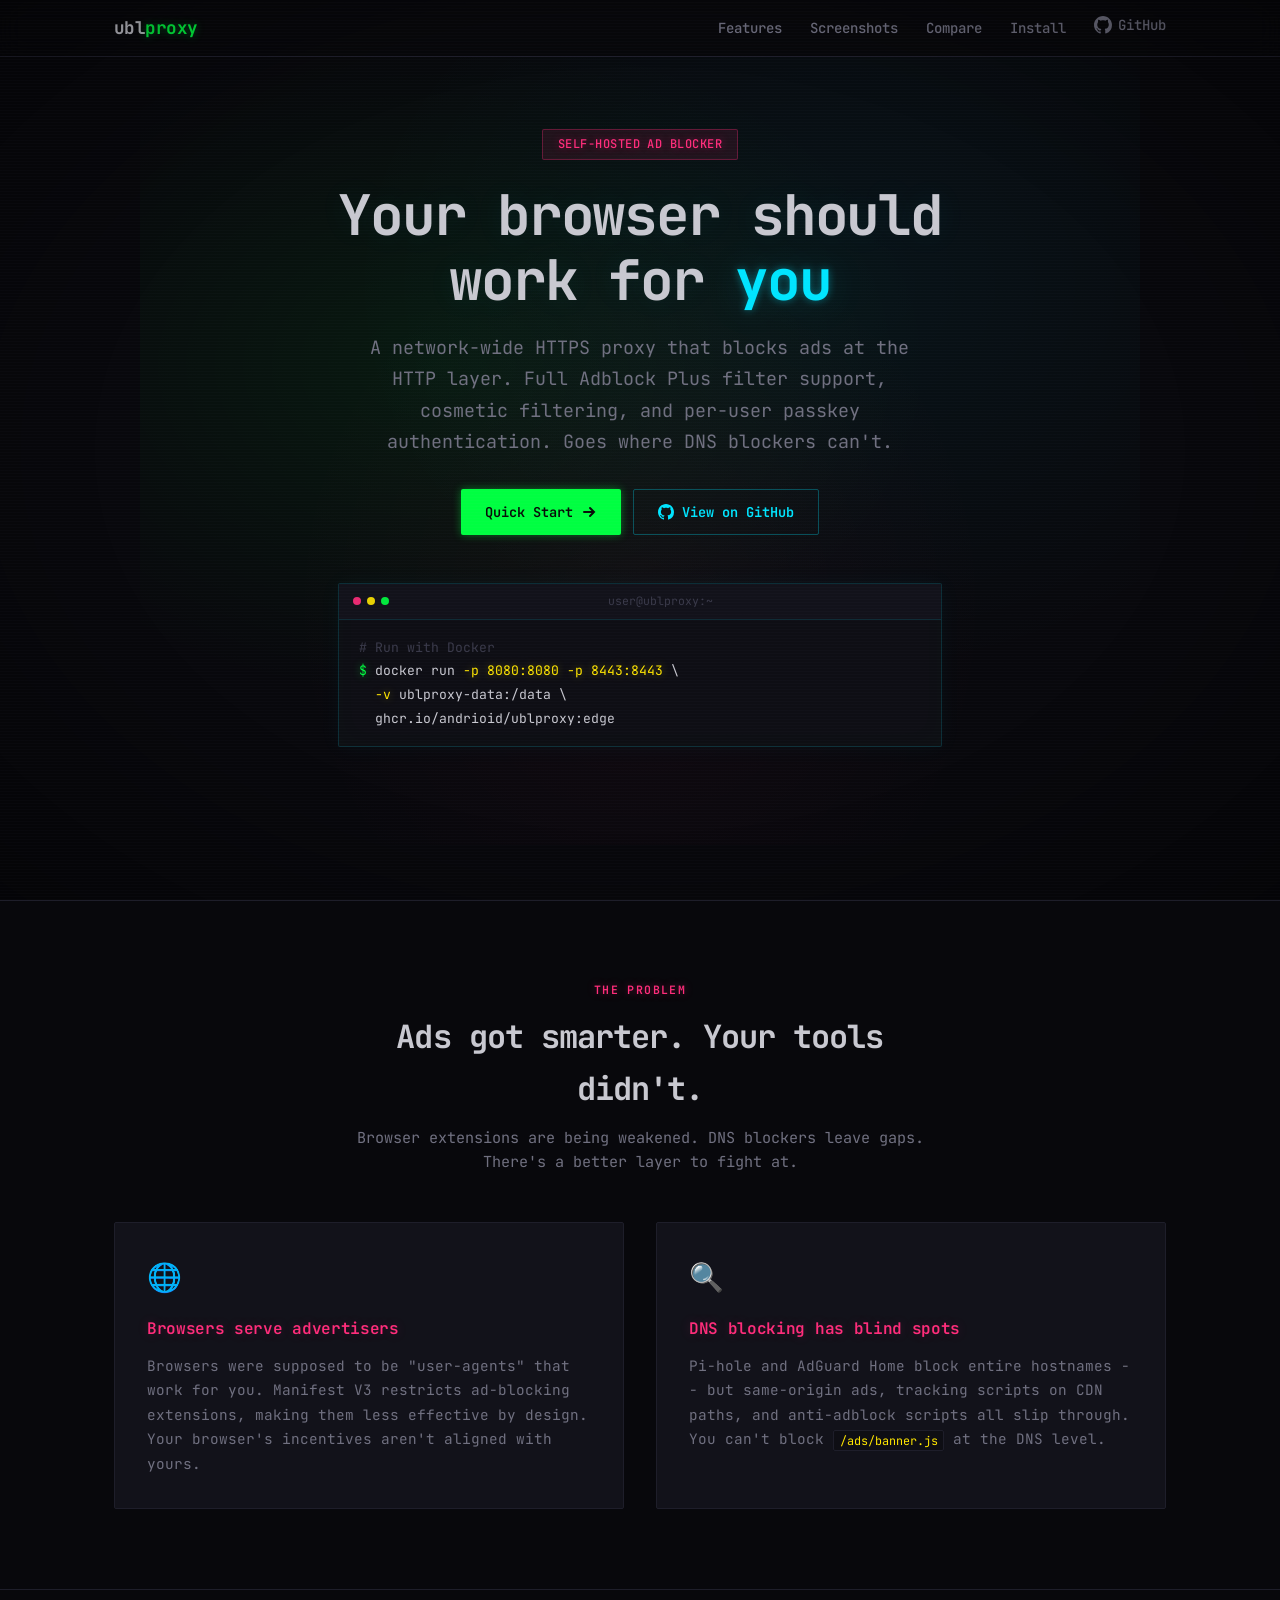
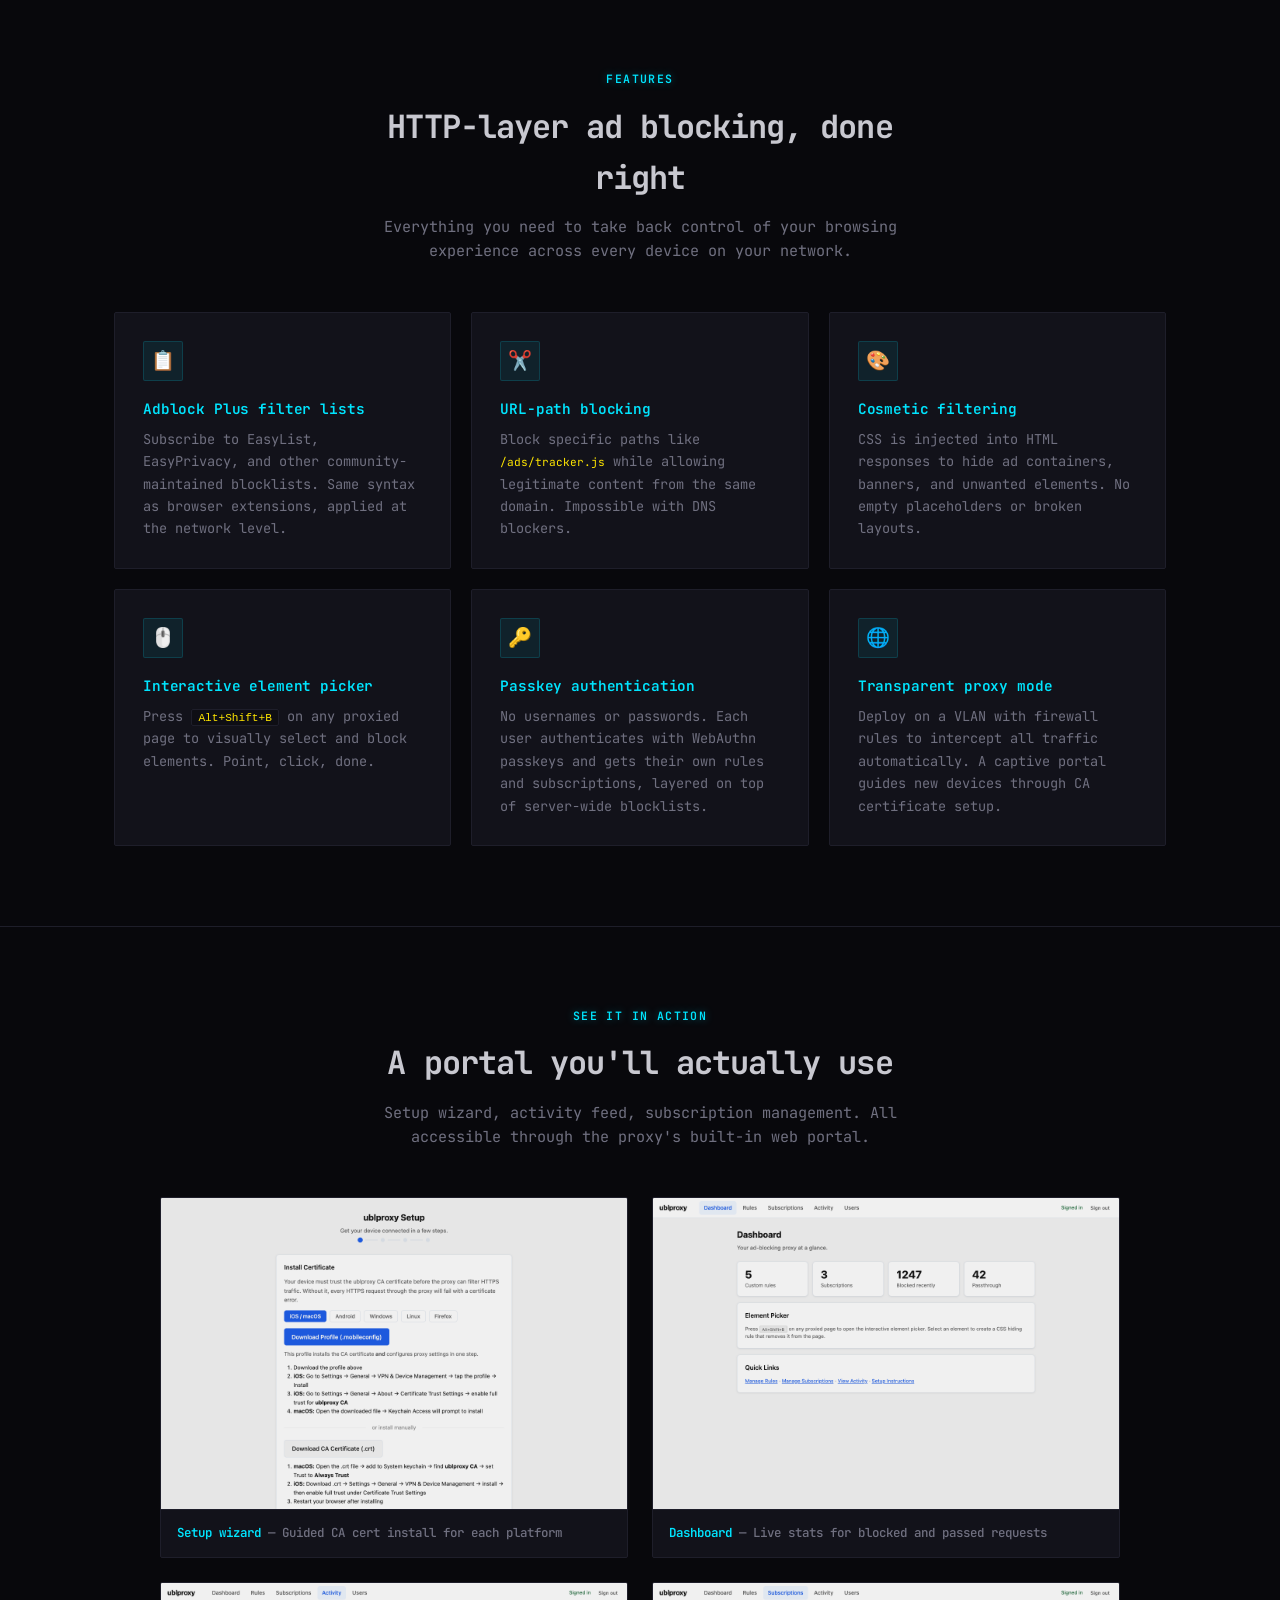
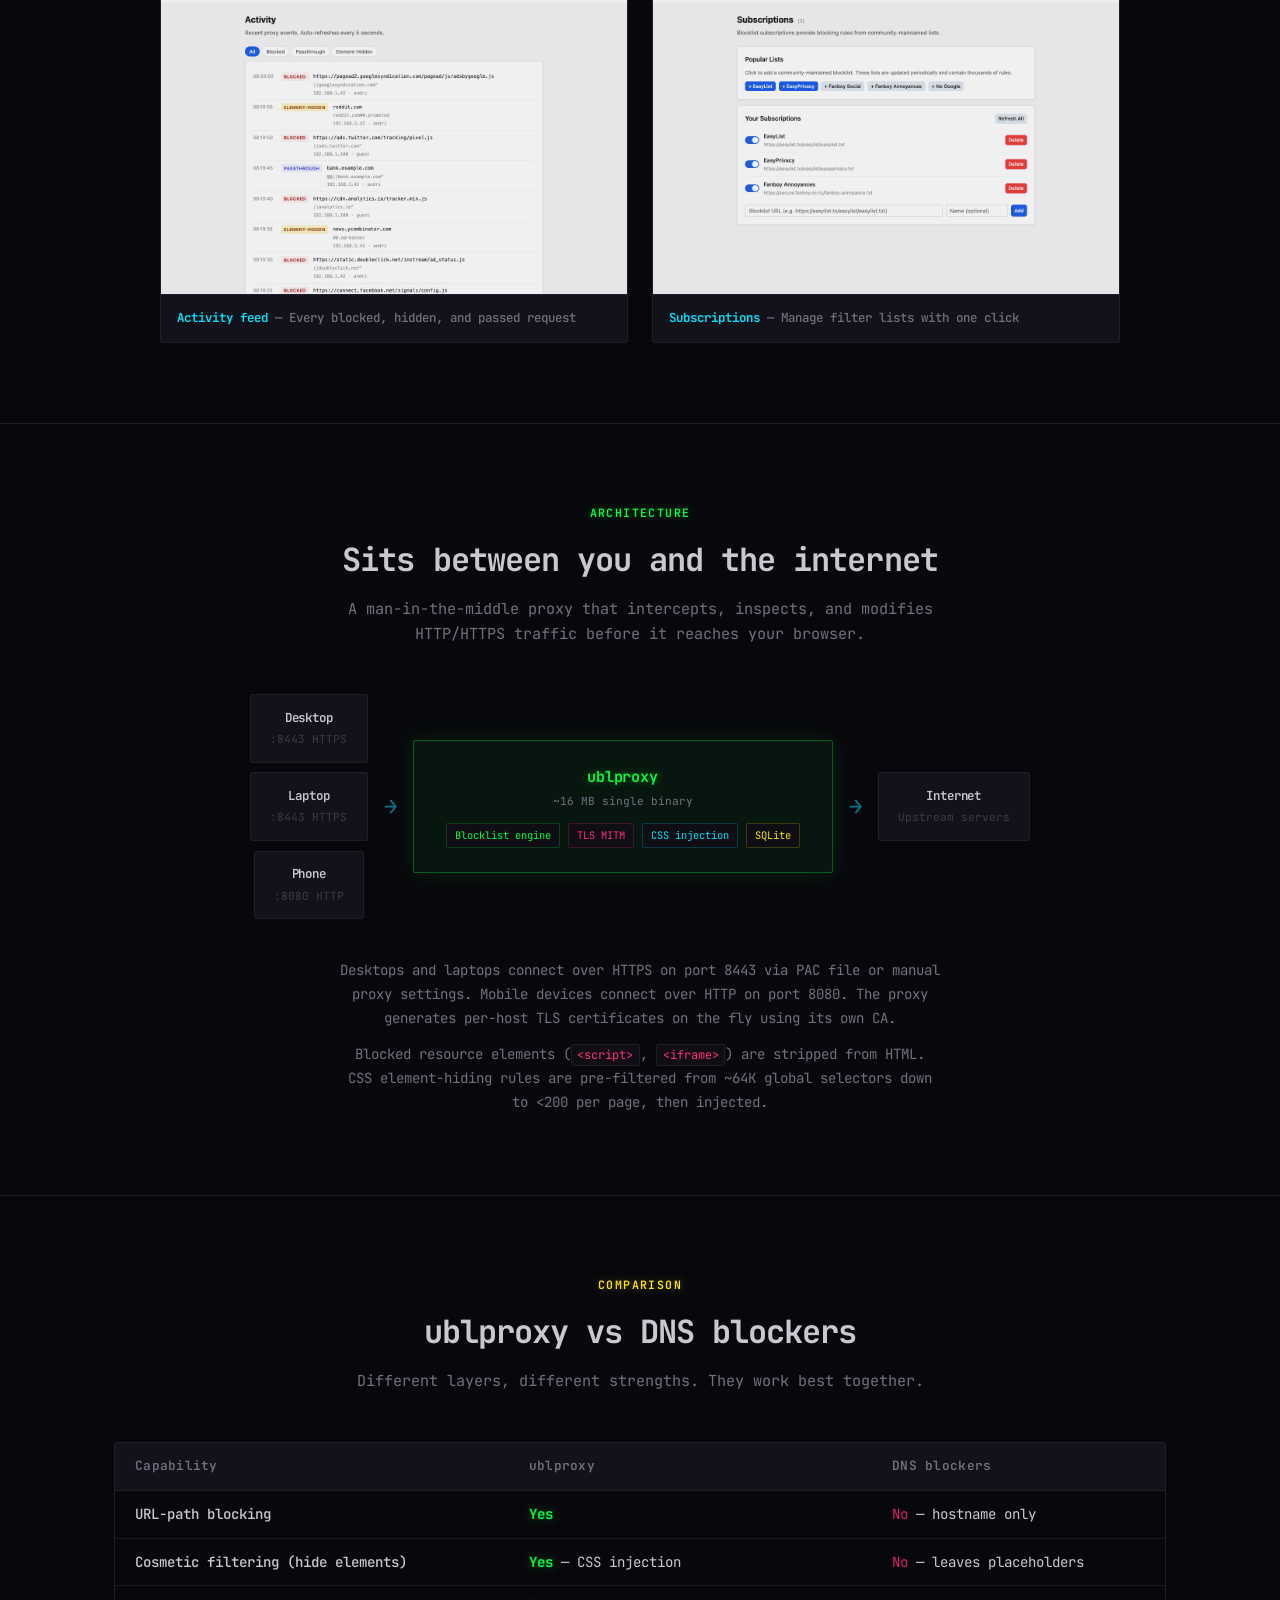
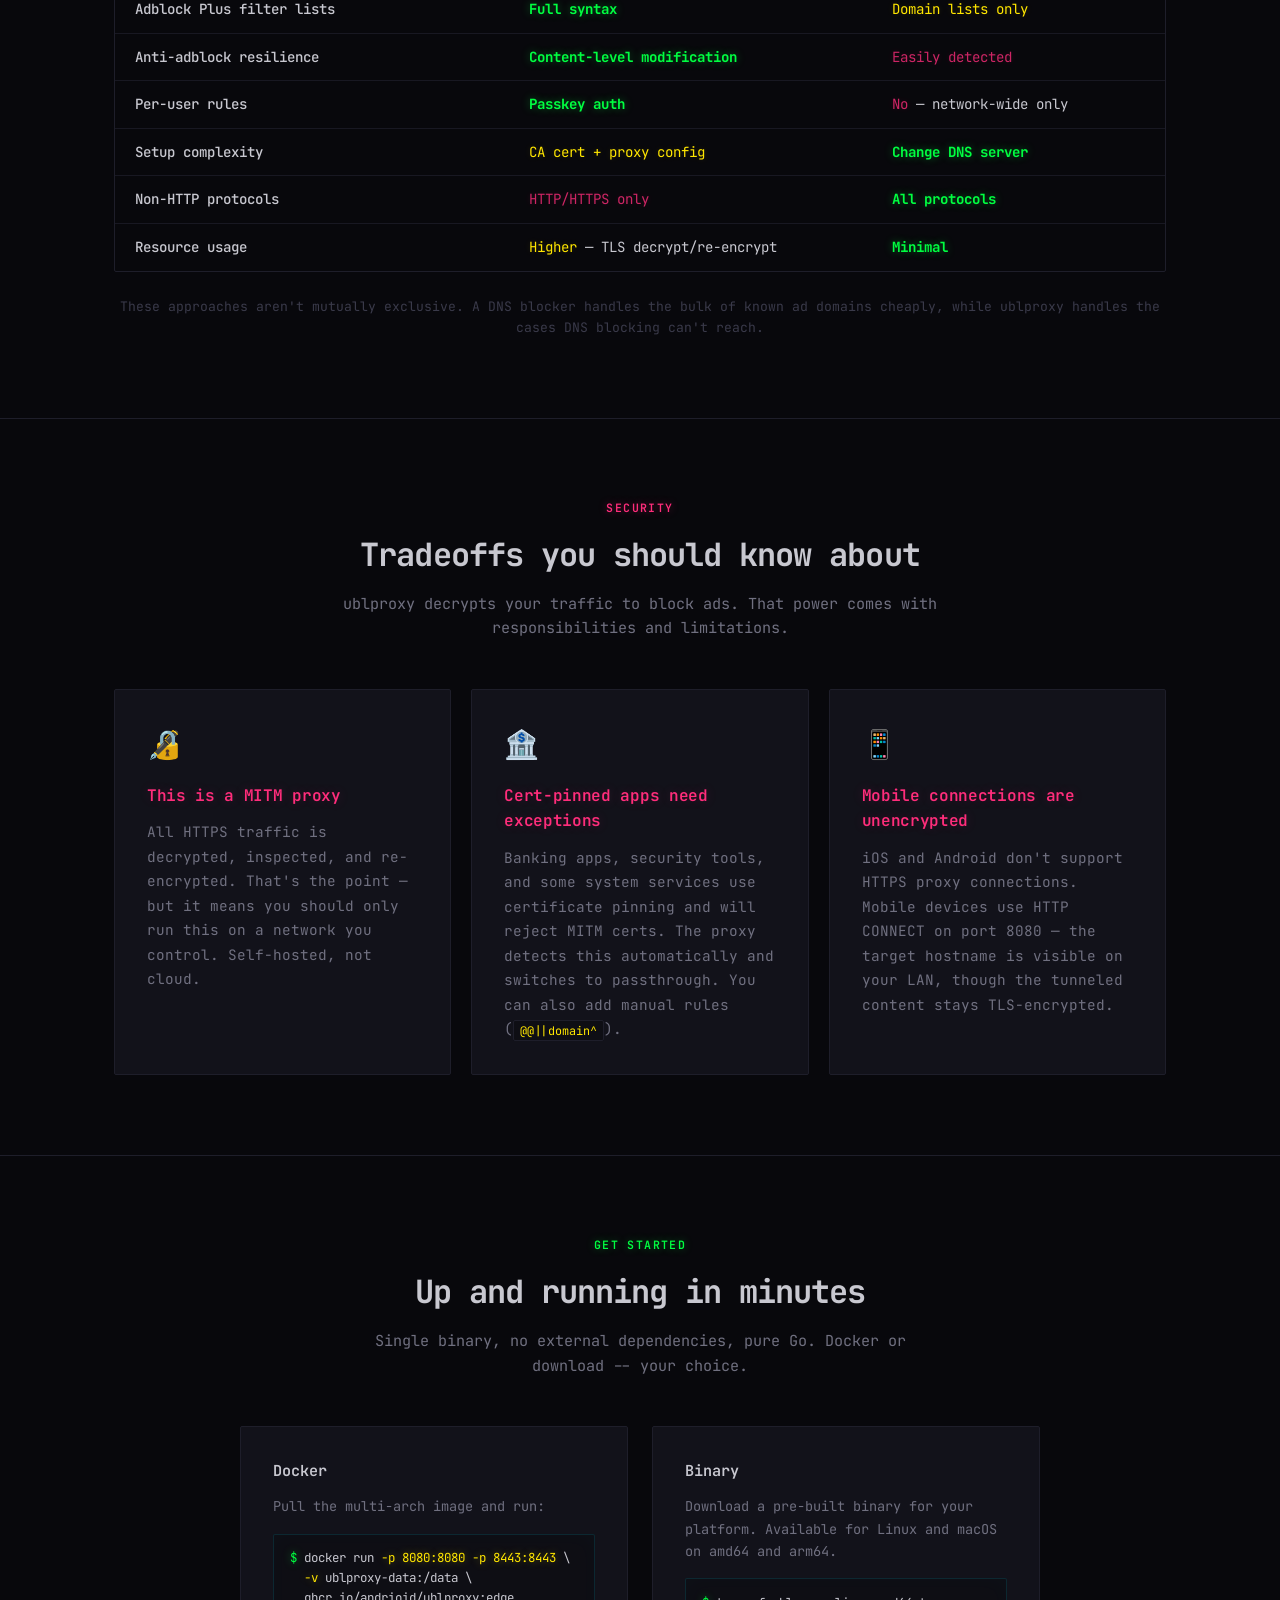
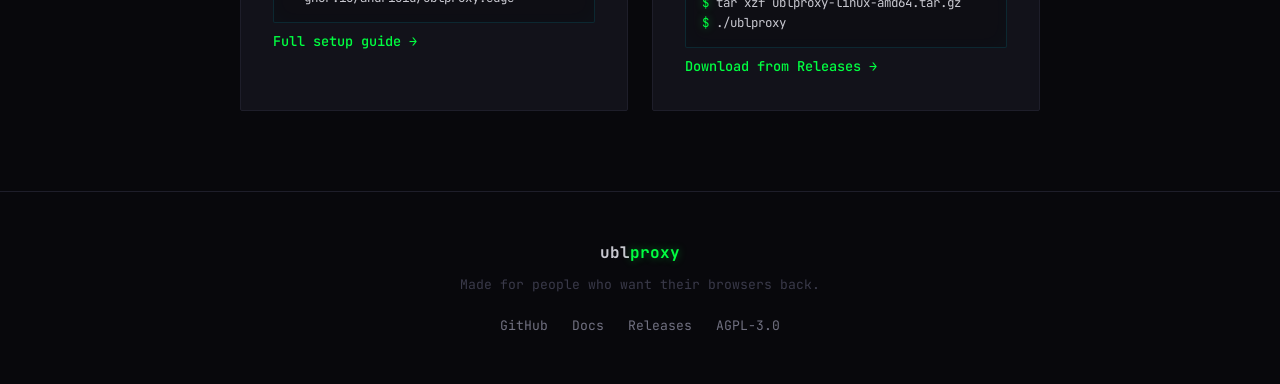
==== commit 1eb350a9: "Update cert-pinning docs to mention automatic detection The circuit breaker now handles cert-pinned " ====
--- a/web/index.html
+++ b/web/index.html
@@ -1263,7 +1263,7 @@
       <div class="problem-card">
         <div class="icon">&#x1f3e6;</div>
         <h3>Cert-pinned apps need exceptions</h3>
-        <p>Banking apps, security tools, and some system services use certificate pinning and will reject MITM certs. Add passthrough rules (<code style="background:var(--bg-elevated);padding:0.1rem 0.35rem;border-radius:2px;font-family:var(--font-mono);font-size:0.82em;border:1px solid var(--border);color:var(--yellow)">@@||domain^</code>) for these.</p>
+        <p>Banking apps, security tools, and some system services use certificate pinning and will reject MITM certs. The proxy detects this automatically and switches to passthrough. You can also add manual rules (<code style="background:var(--bg-elevated);padding:0.1rem 0.35rem;border-radius:2px;font-family:var(--font-mono);font-size:0.82em;border:1px solid var(--border);color:var(--yellow)">@@||domain^</code>).</p>
       </div>
       <div class="problem-card">
         <div class="icon">&#x1f4f1;</div>
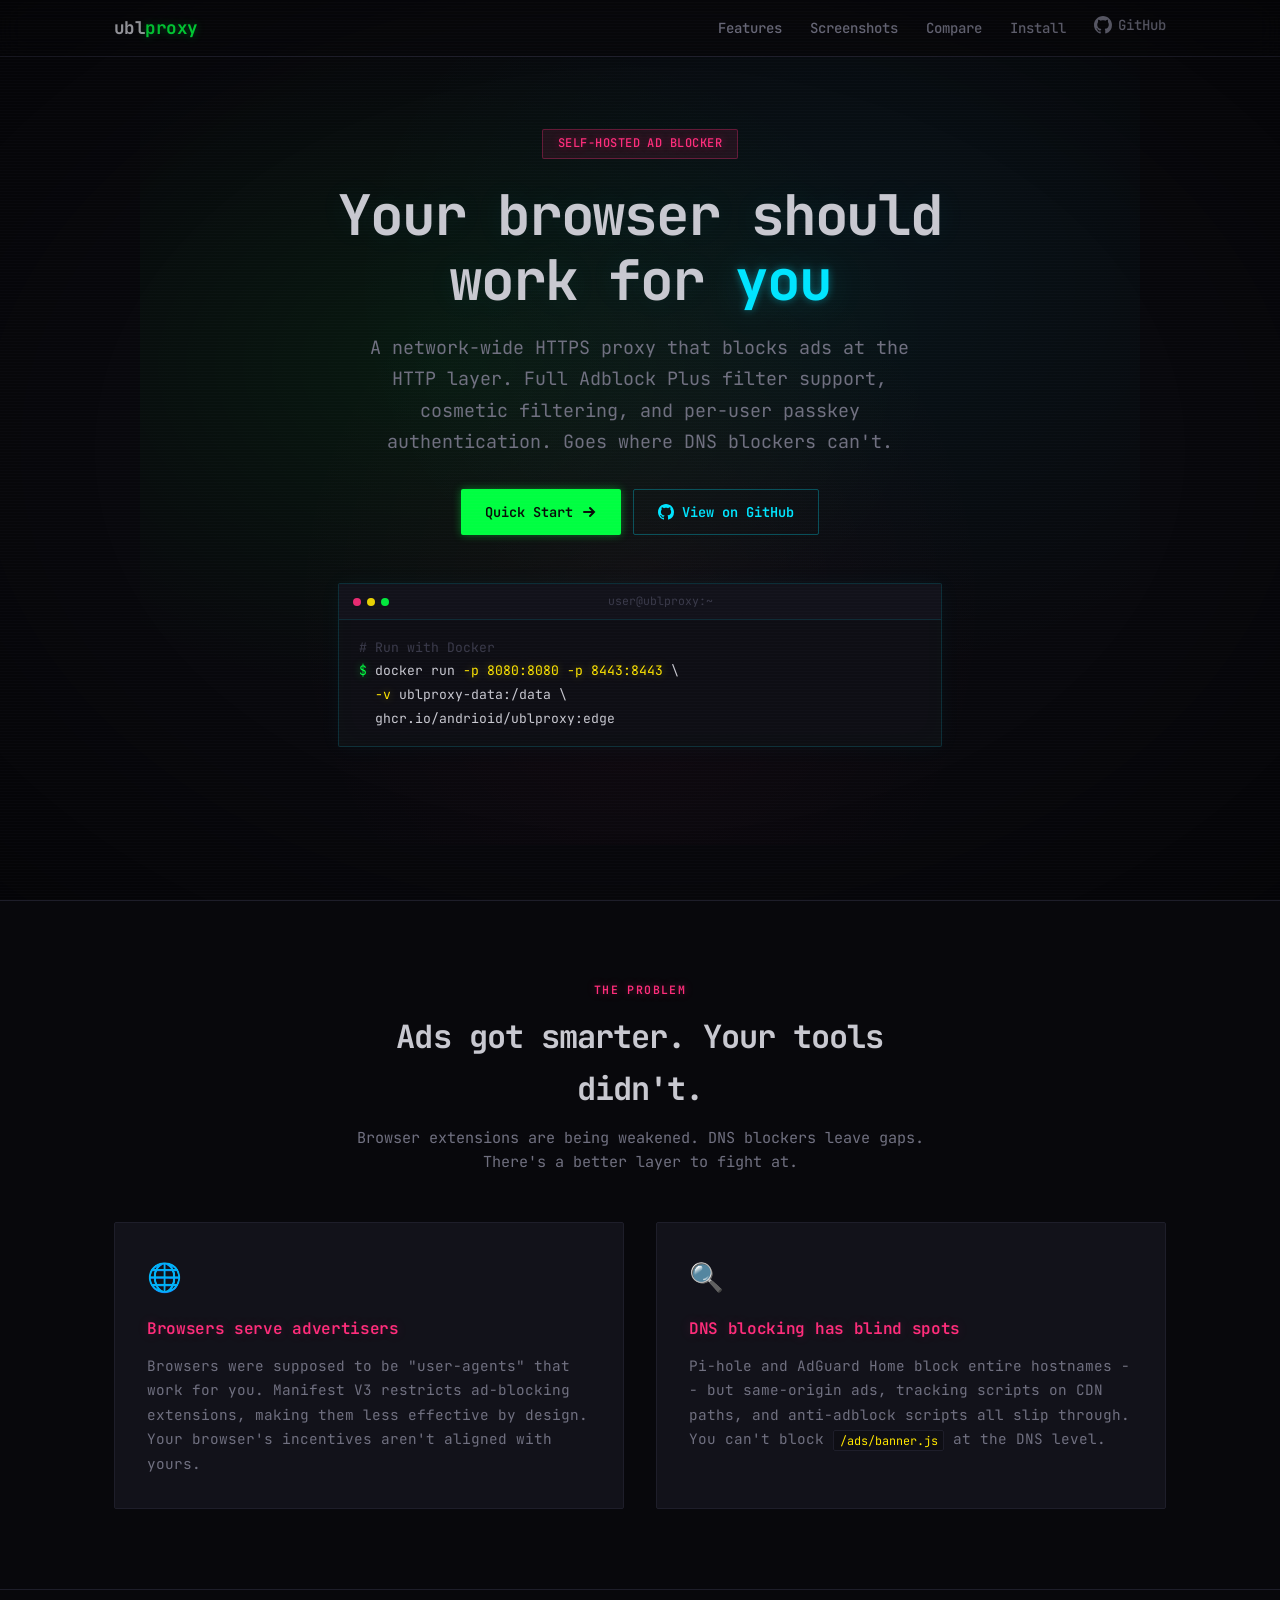
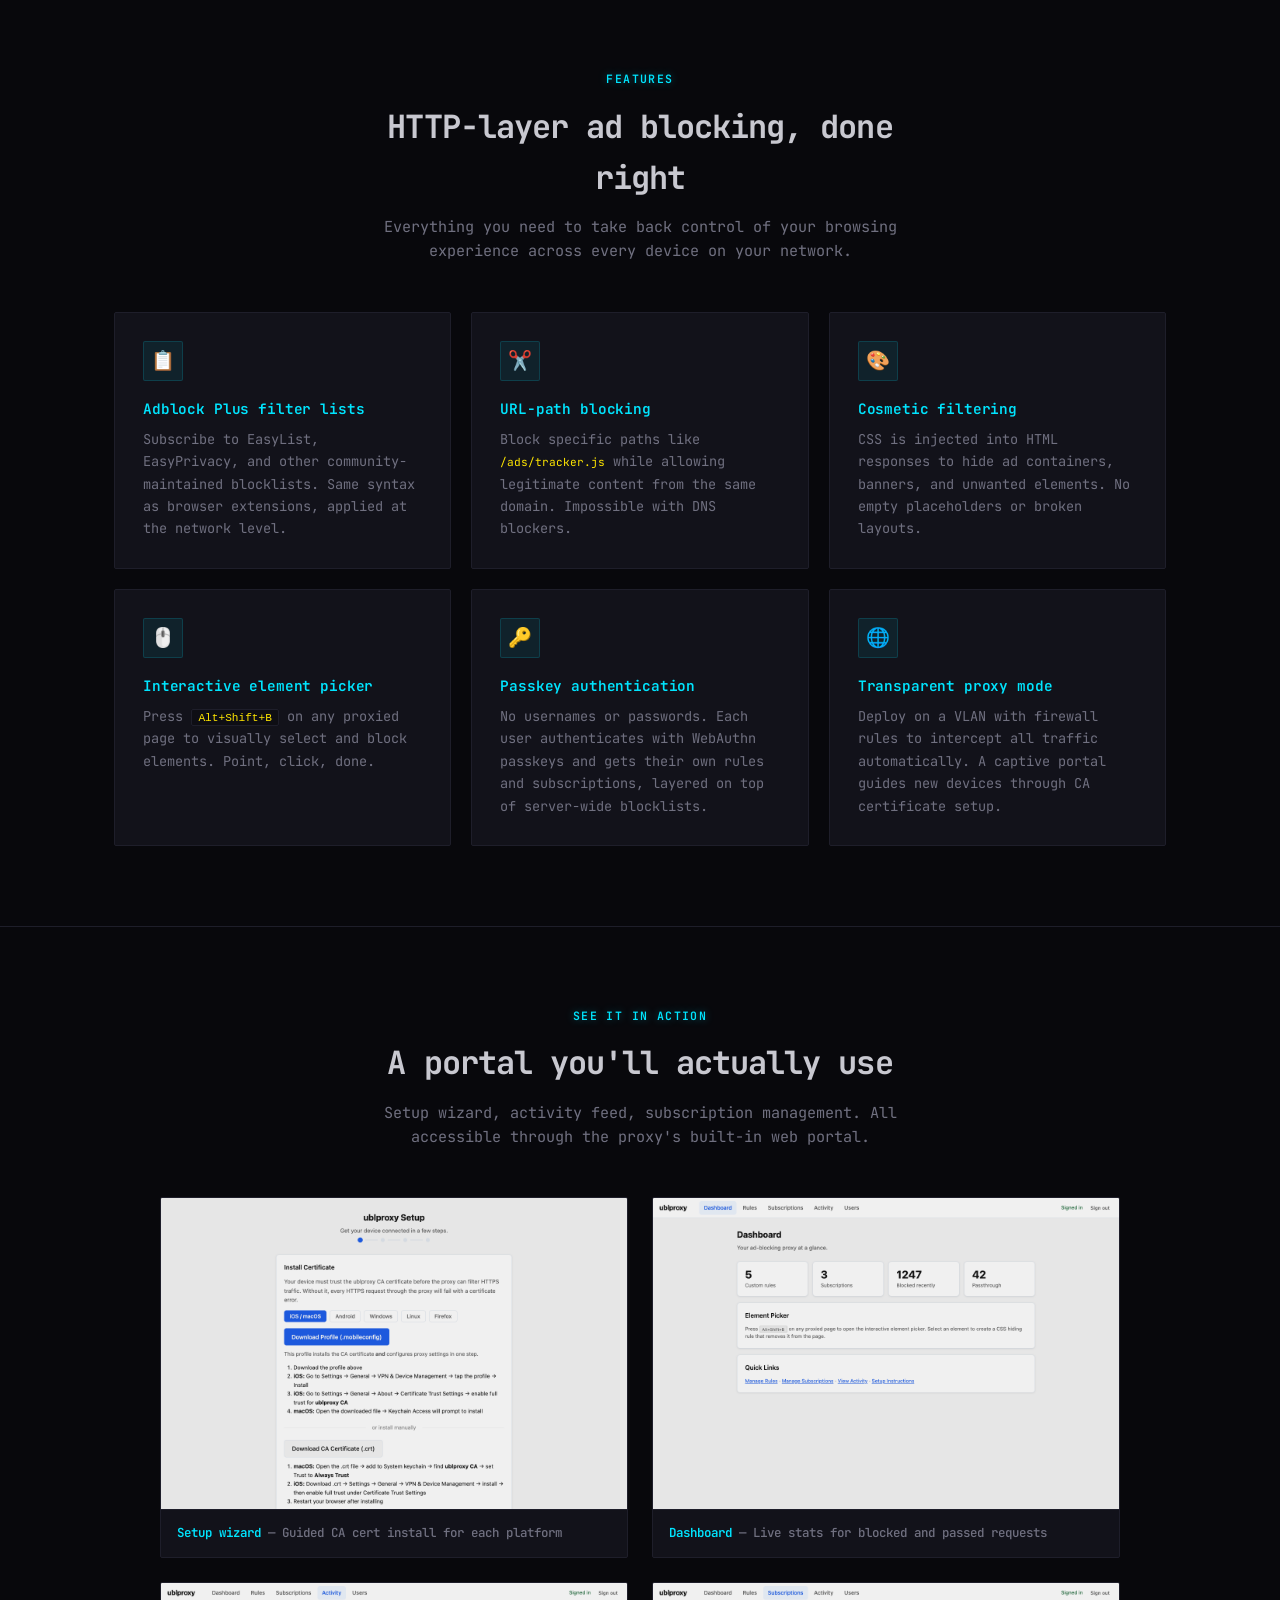
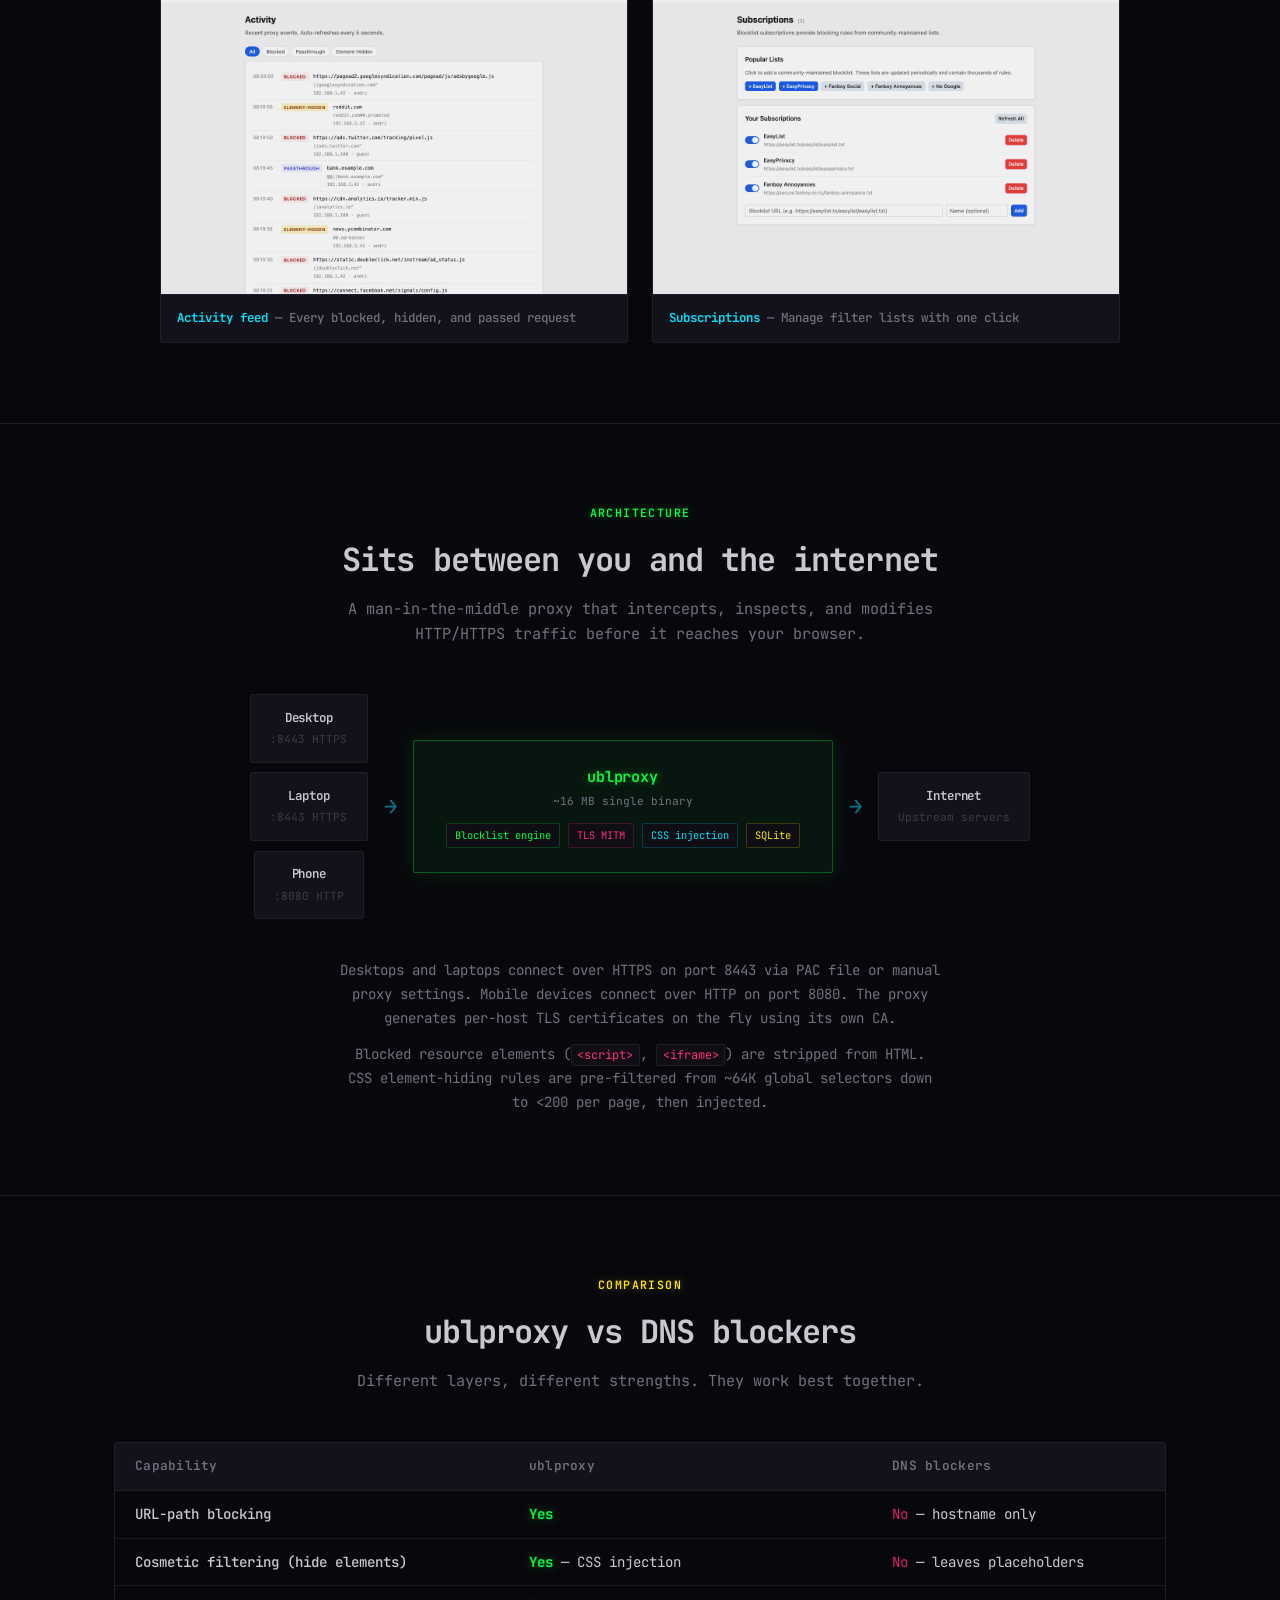
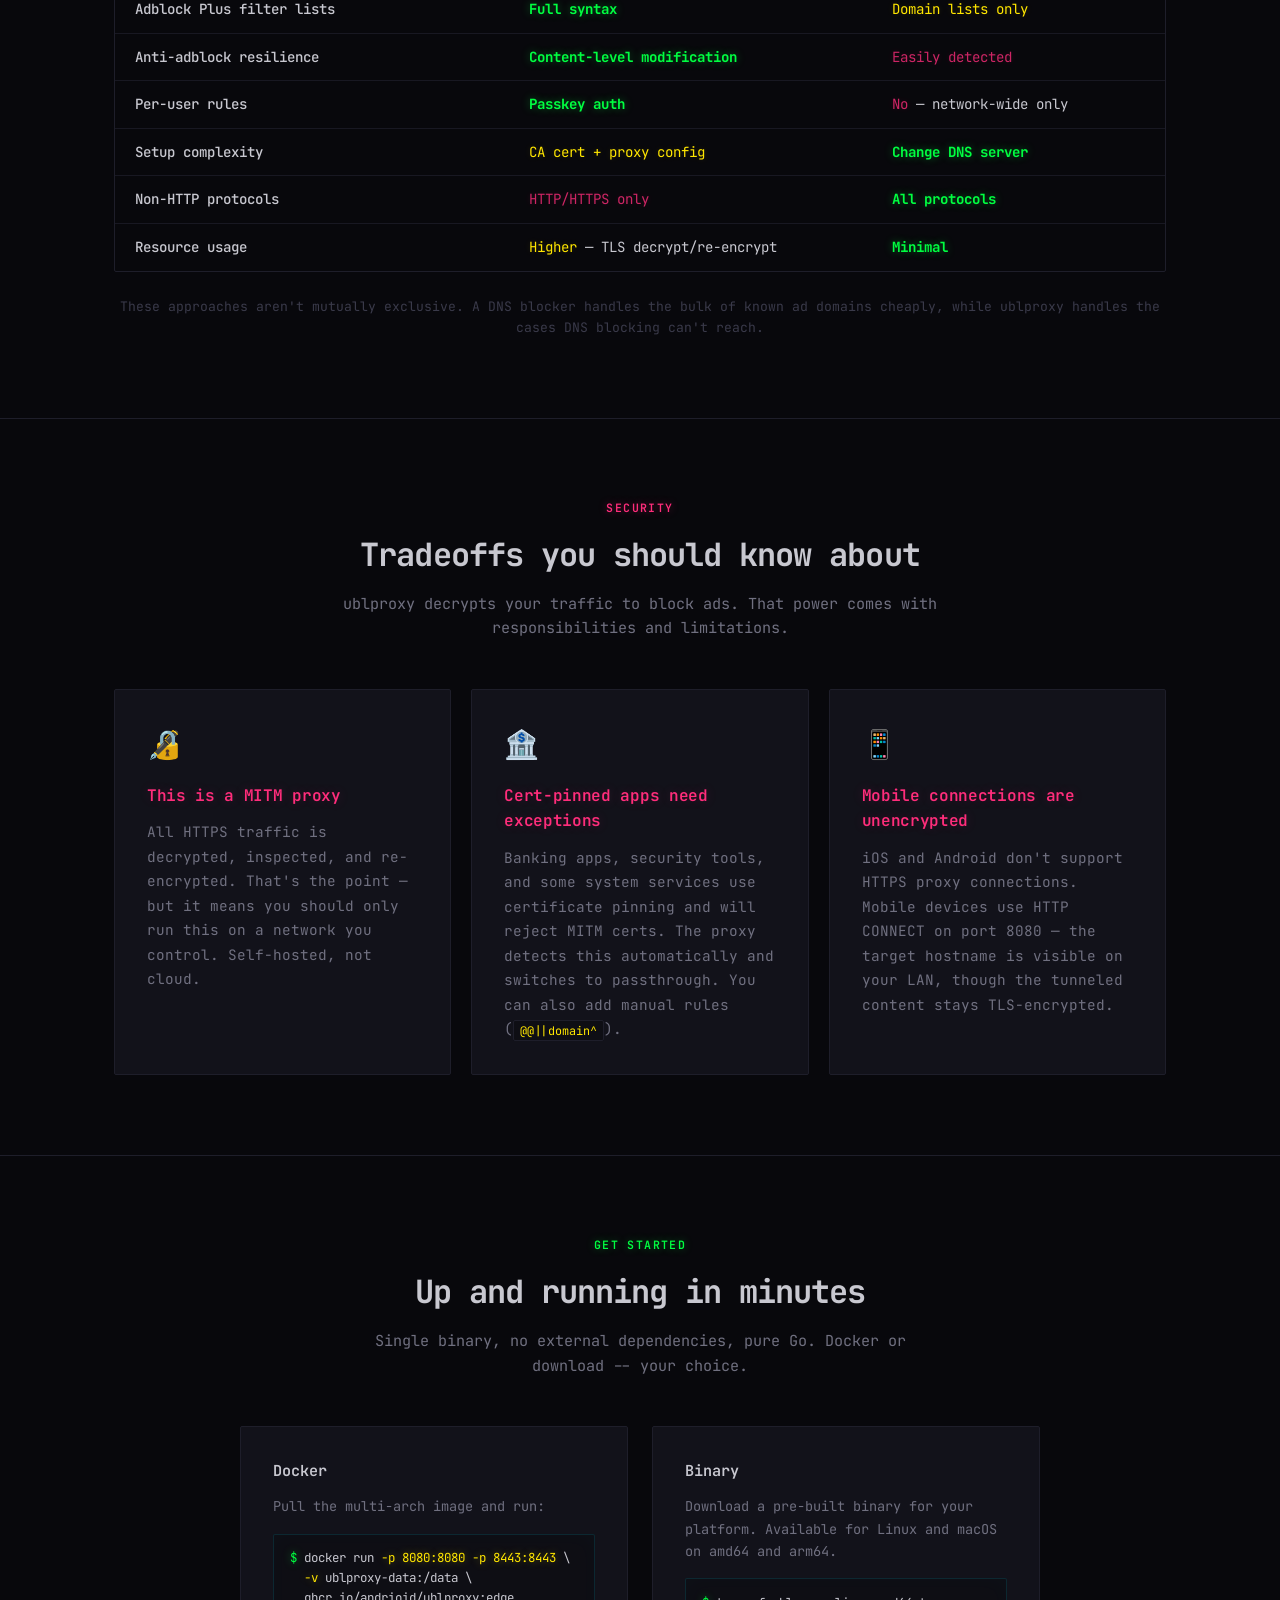
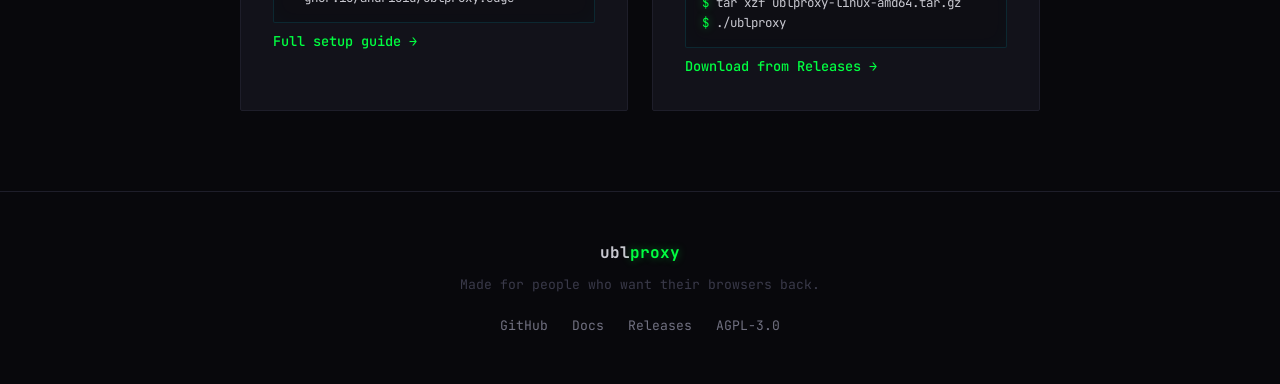
==== commit 2e70d4a8: "brand document and website tracking" ====
--- a/web/index.html
+++ b/web/index.html
@@ -5,10 +5,48 @@
 <meta name="viewport" content="width=device-width, initial-scale=1">
 <title>ublproxy - Network-wide ad-blocking HTTPS proxy</title>
 <meta name="description" content="A self-hosted HTTPS proxy with full Adblock Plus filter support, cosmetic filtering, per-user passkeys, and transparent proxy mode. Block ads at the HTTP layer, not just DNS.">
+<link rel="canonical" href="https://andrioid.github.io/ublproxy/">
+<link rel="icon" type="image/svg+xml" href="favicon.svg">
+<script defer src="https://umami.andri.dk/script.js" data-website-id="2e69db56-f2b2-4590-9c5a-e46f294c6c2c"></script>
 <meta property="og:title" content="ublproxy - Network-wide ad-blocking HTTPS proxy">
 <meta property="og:description" content="Self-hosted HTTPS proxy with Adblock Plus filter support, cosmetic filtering, and passkey authentication. Goes where DNS blockers can't.">
 <meta property="og:type" content="website">
 <meta property="og:url" content="https://andrioid.github.io/ublproxy/">
+<meta property="og:image" content="https://andrioid.github.io/ublproxy/og-image.png">
+<meta property="og:image:width" content="1200">
+<meta property="og:image:height" content="630">
+<meta property="og:image:alt" content="ublproxy - self-hosted HTTPS ad-blocking proxy with terminal showing docker run command">
+<meta property="og:site_name" content="ublproxy">
+<meta name="twitter:card" content="summary_large_image">
+<meta name="twitter:title" content="ublproxy - Network-wide ad-blocking HTTPS proxy">
+<meta name="twitter:description" content="Self-hosted HTTPS proxy with Adblock Plus filter support, cosmetic filtering, and passkey authentication. Goes where DNS blockers can't.">
+<meta name="twitter:image" content="https://andrioid.github.io/ublproxy/og-image.png">
+<meta name="twitter:image:alt" content="ublproxy - self-hosted HTTPS ad-blocking proxy with terminal showing docker run command">
+<script type="application/ld+json">
+{
+  "@context": "https://schema.org",
+  "@type": "SoftwareApplication",
+  "name": "ublproxy",
+  "description": "A self-hosted HTTPS proxy with full Adblock Plus filter support, cosmetic filtering, per-user passkeys, and transparent proxy mode. Block ads at the HTTP layer, not just DNS.",
+  "url": "https://andrioid.github.io/ublproxy/",
+  "applicationCategory": "NetworkApplication",
+  "operatingSystem": "Linux, macOS",
+  "license": "https://github.com/andrioid/ublproxy/blob/main/LICENSE.md",
+  "downloadUrl": "https://github.com/andrioid/ublproxy/releases",
+  "screenshot": "https://andrioid.github.io/ublproxy/portal-dashboard.png",
+  "author": {
+    "@type": "Person",
+    "name": "andrioid",
+    "url": "https://github.com/andrioid"
+  },
+  "codeRepository": "https://github.com/andrioid/ublproxy",
+  "offers": {
+    "@type": "Offer",
+    "price": "0",
+    "priceCurrency": "USD"
+  }
+}
+</script>
 <link rel="preconnect" href="https://fonts.googleapis.com">
 <link rel="preconnect" href="https://fonts.gstatic.com" crossorigin>
 <link href="https://fonts.googleapis.com/css2?family=JetBrains+Mono:wght@400;500;600;700&display=swap" rel="stylesheet">
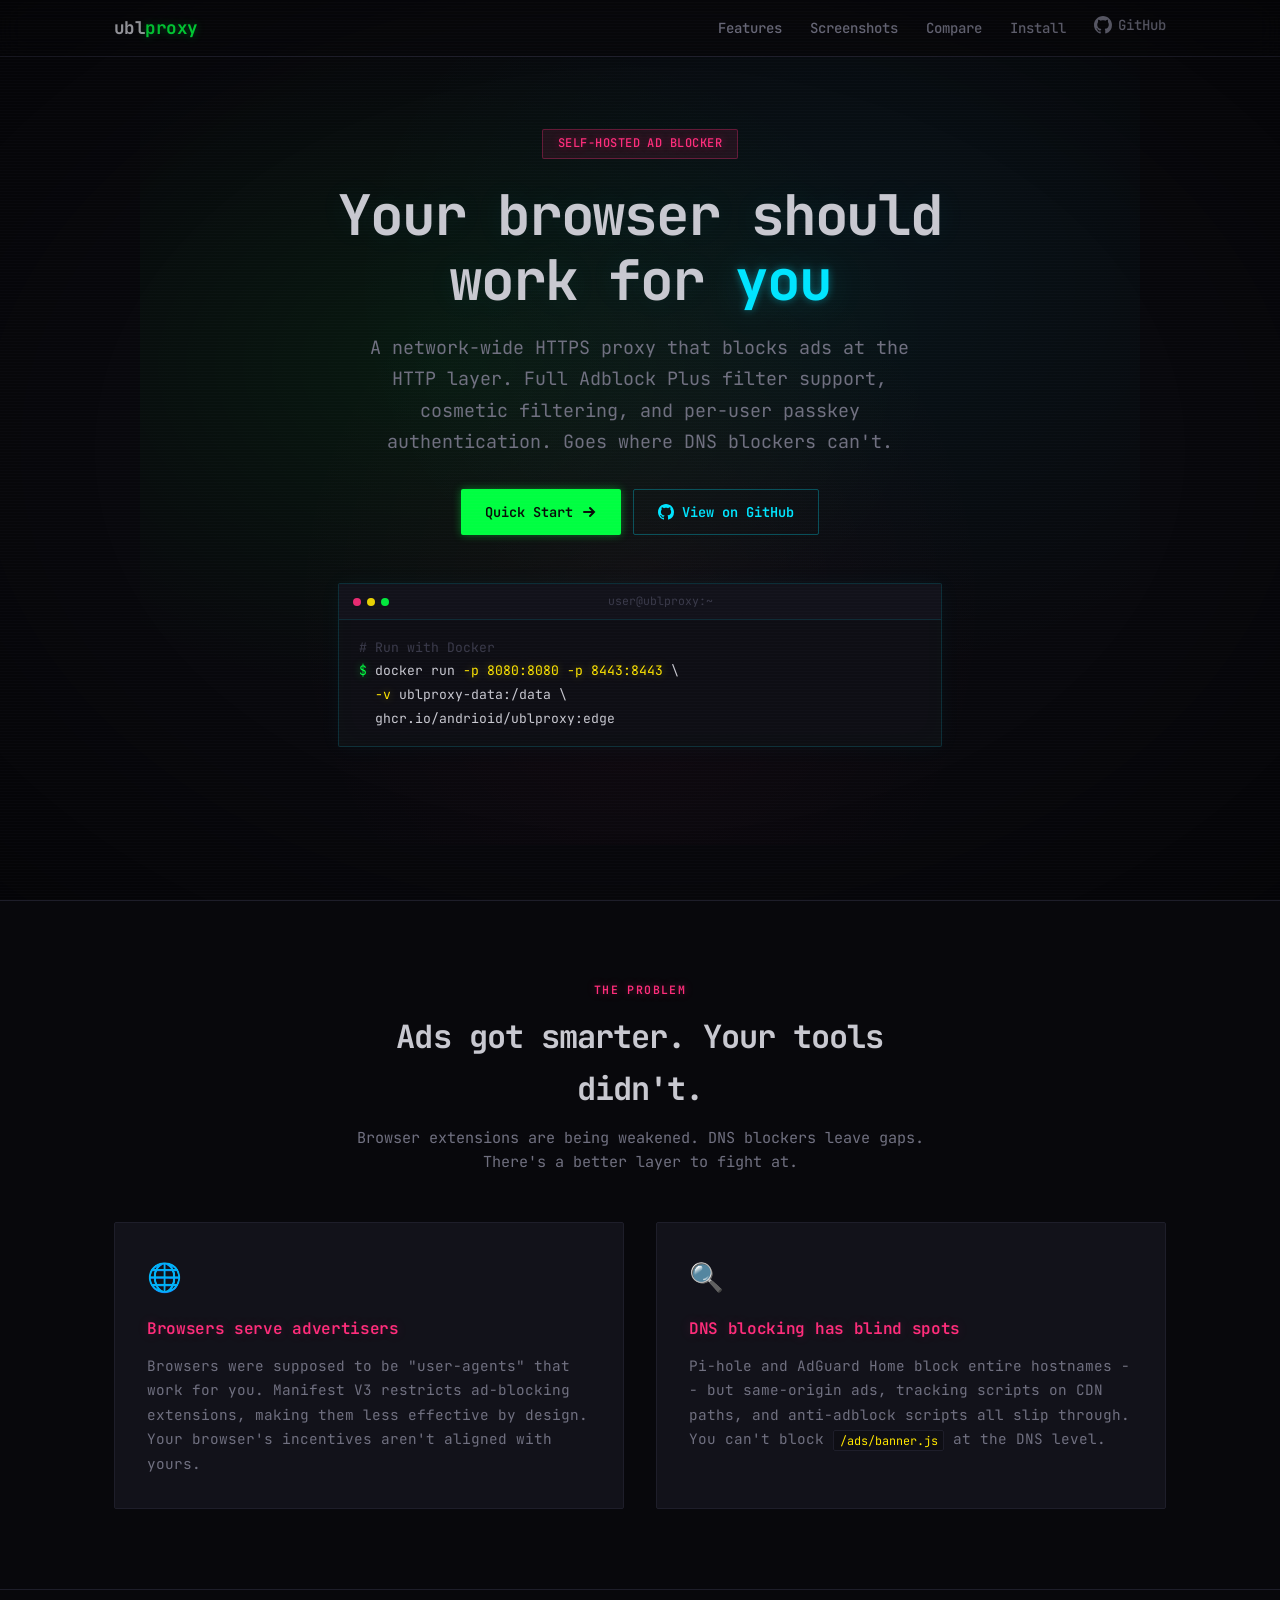
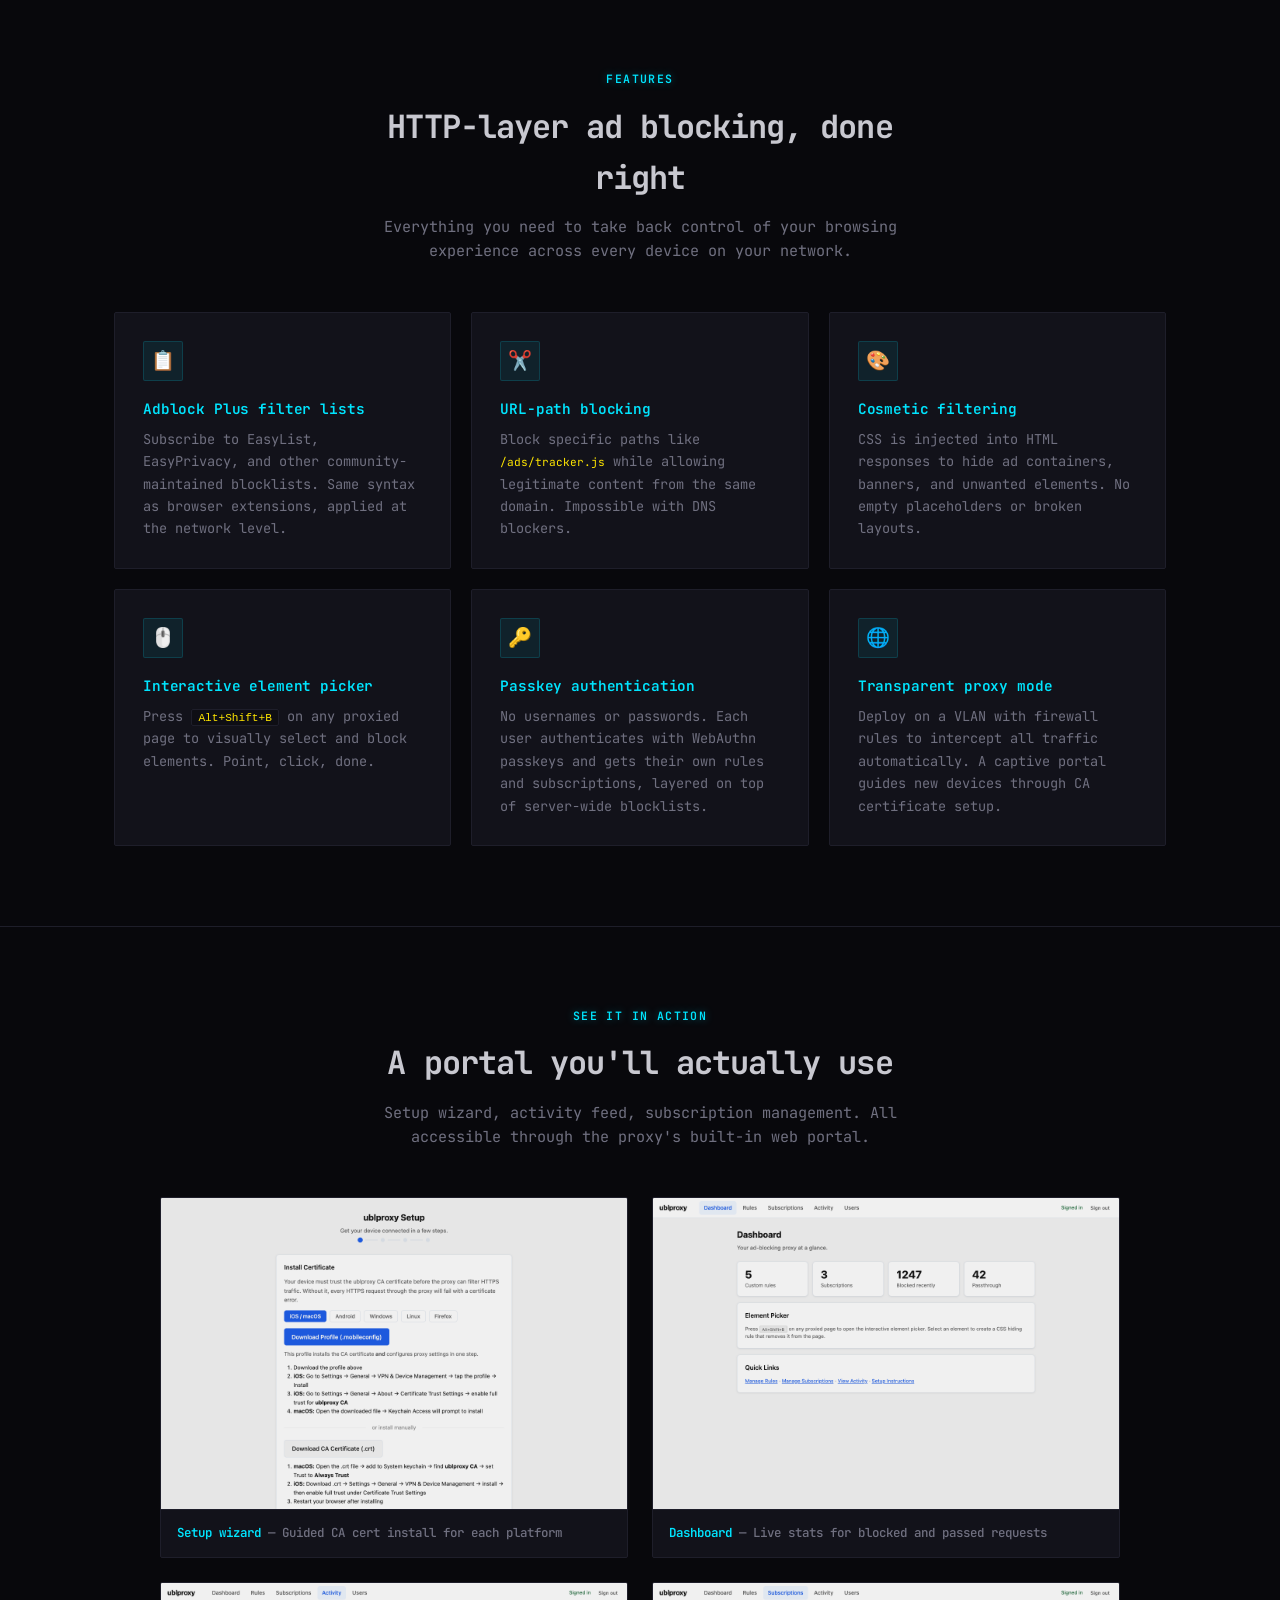
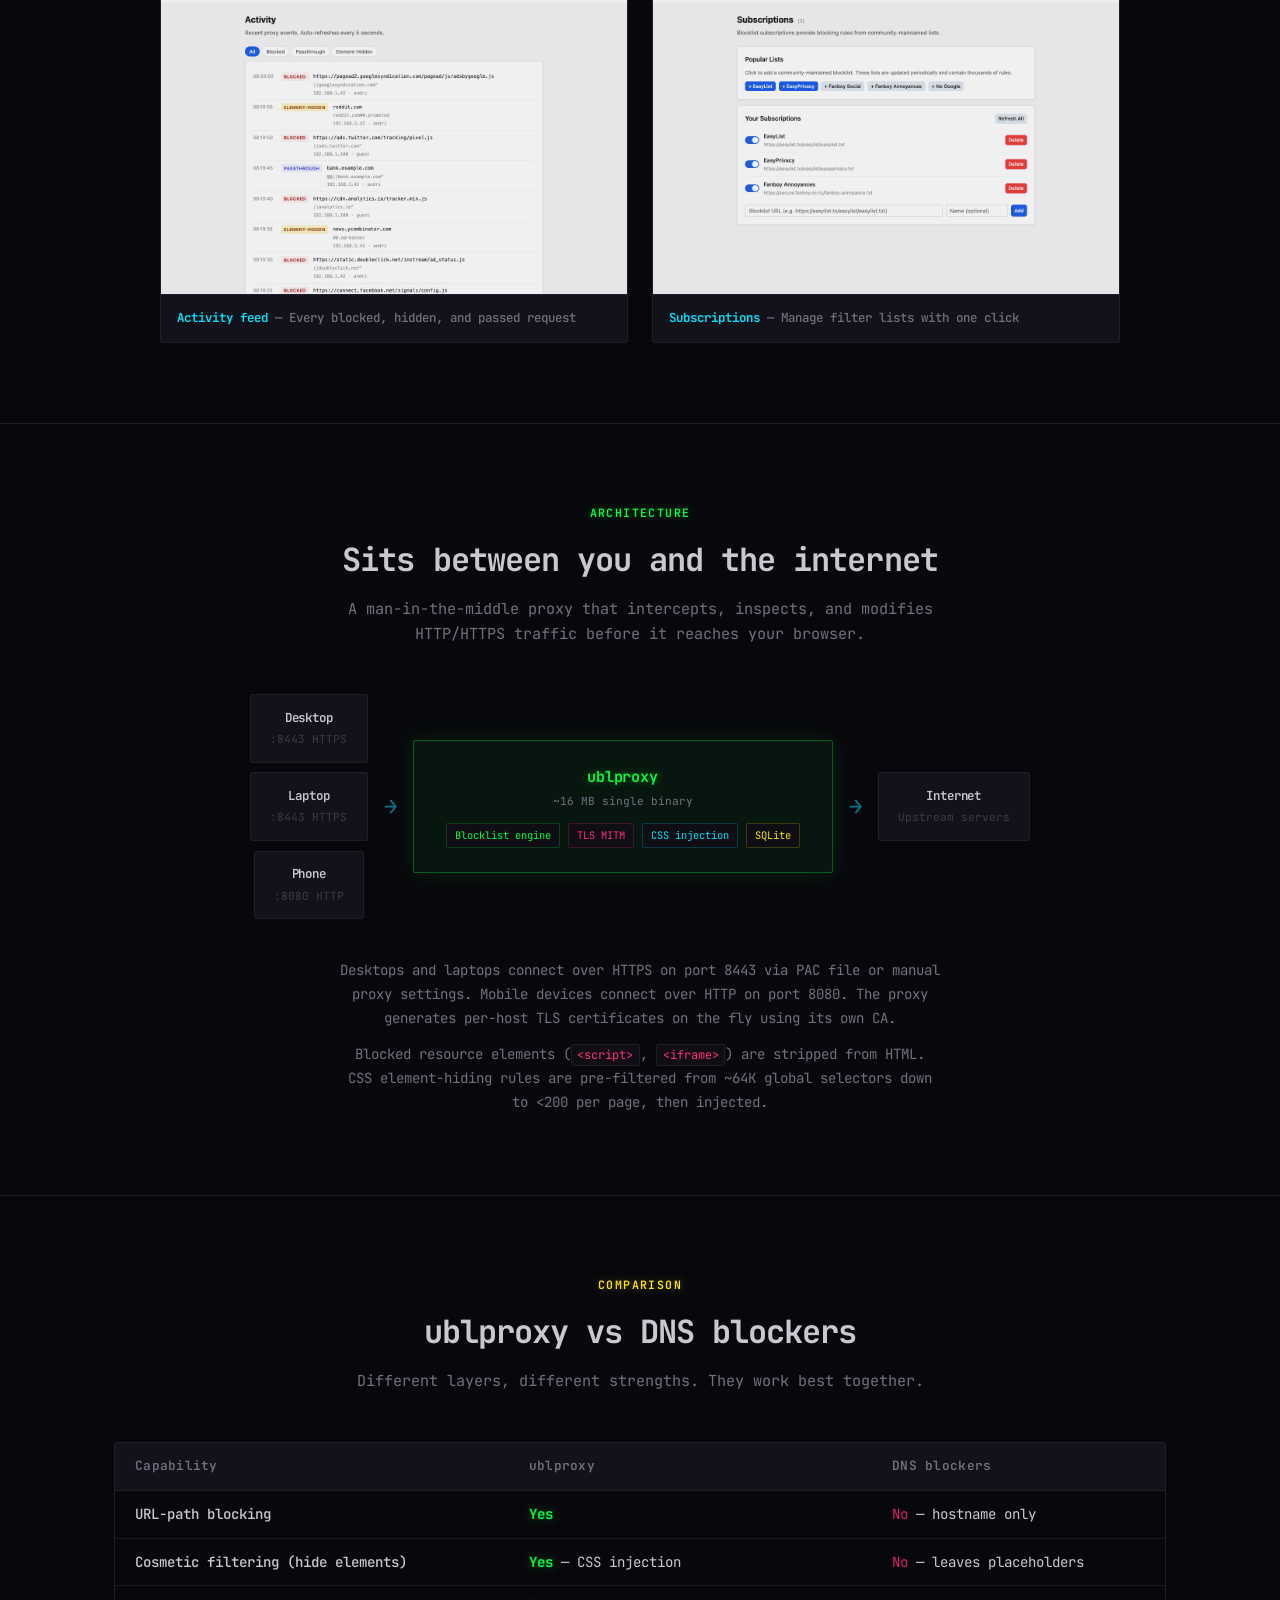
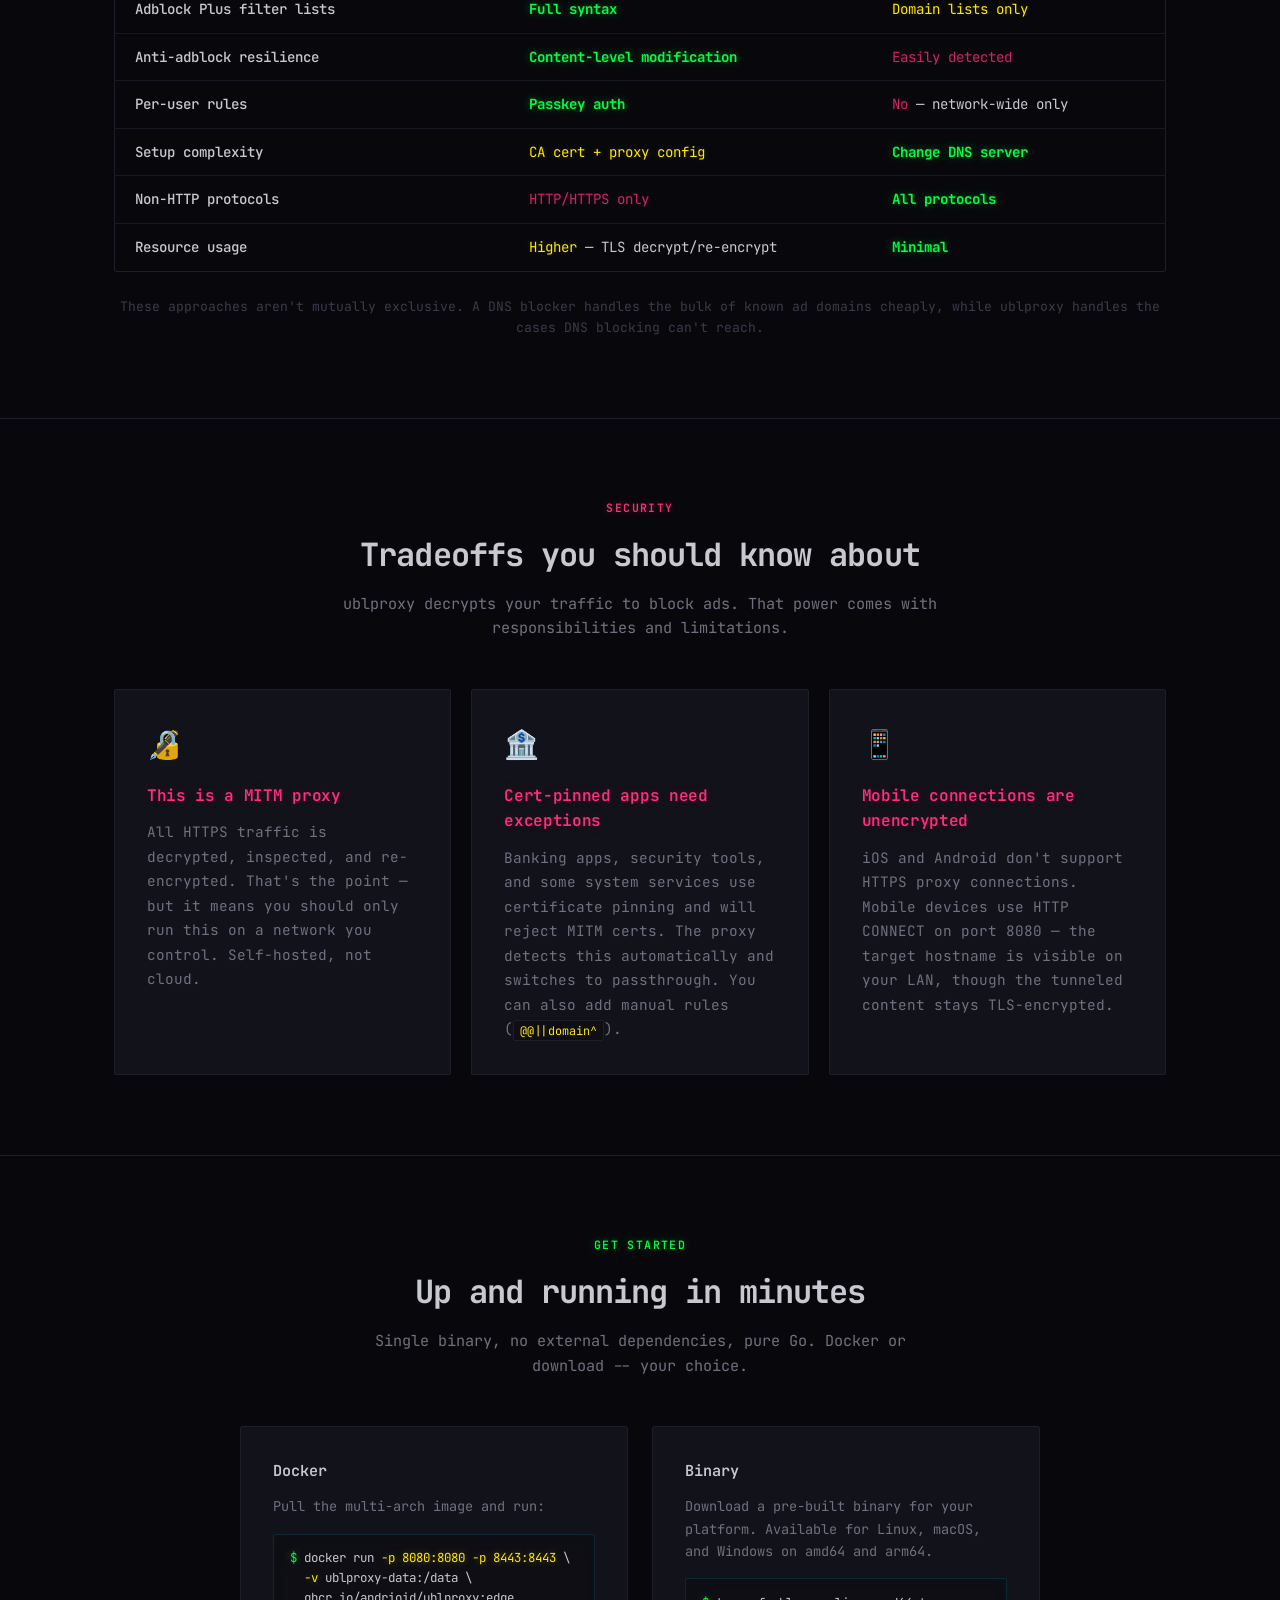
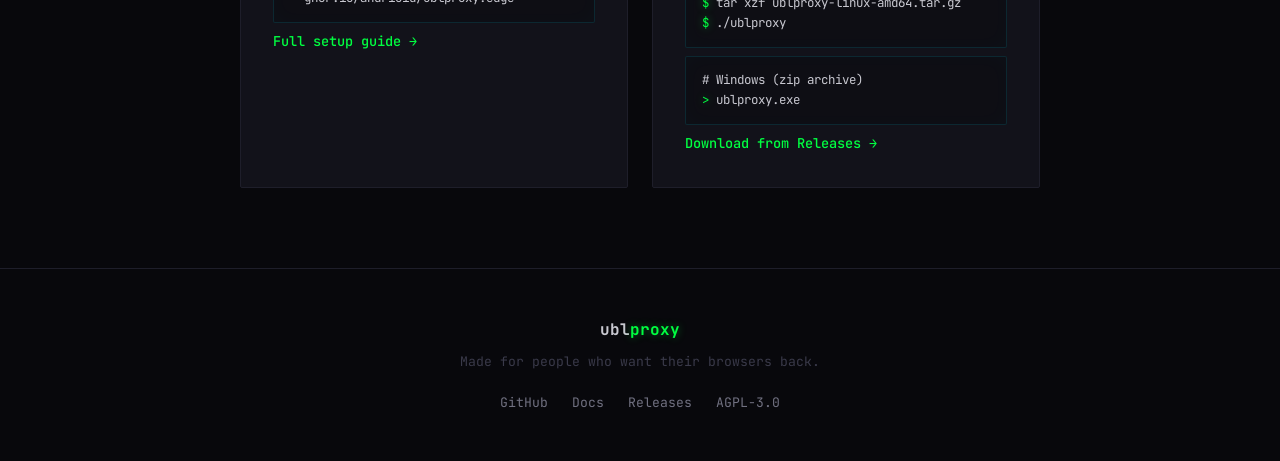
==== commit 01a59410: "Add Windows binaries (amd64, arm64) to release workflow and CI" ====
--- a/web/index.html
+++ b/web/index.html
@@ -30,7 +30,7 @@
   "description": "A self-hosted HTTPS proxy with full Adblock Plus filter support, cosmetic filtering, per-user passkeys, and transparent proxy mode. Block ads at the HTTP layer, not just DNS.",
   "url": "https://andrioid.github.io/ublproxy/",
   "applicationCategory": "NetworkApplication",
-  "operatingSystem": "Linux, macOS",
+  "operatingSystem": "Linux, macOS, Windows",
   "license": "https://github.com/andrioid/ublproxy/blob/main/LICENSE.md",
   "downloadUrl": "https://github.com/andrioid/ublproxy/releases",
   "screenshot": "https://andrioid.github.io/ublproxy/portal-dashboard.png",
@@ -1336,10 +1336,14 @@
       </div>
       <div class="install-card">
         <h3>Binary</h3>
-        <p>Download a pre-built binary for your platform. Available for Linux and macOS on amd64 and arm64.</p>
+        <p>Download a pre-built binary for your platform. Available for Linux, macOS, and Windows on amd64 and arm64.</p>
         <div class="code-block">
           <span class="prompt">$</span> tar xzf ublproxy-linux-amd64.tar.gz<br>
           <span class="prompt">$</span> ./ublproxy
+        </div>
+        <div class="code-block" style="margin-top:0.5rem">
+          <span class="comment"># Windows (zip archive)</span><br>
+          <span class="prompt">&gt;</span> ublproxy.exe
         </div>
         <a href="https://github.com/andrioid/ublproxy/releases" class="install-link">
           Download from Releases &rarr;
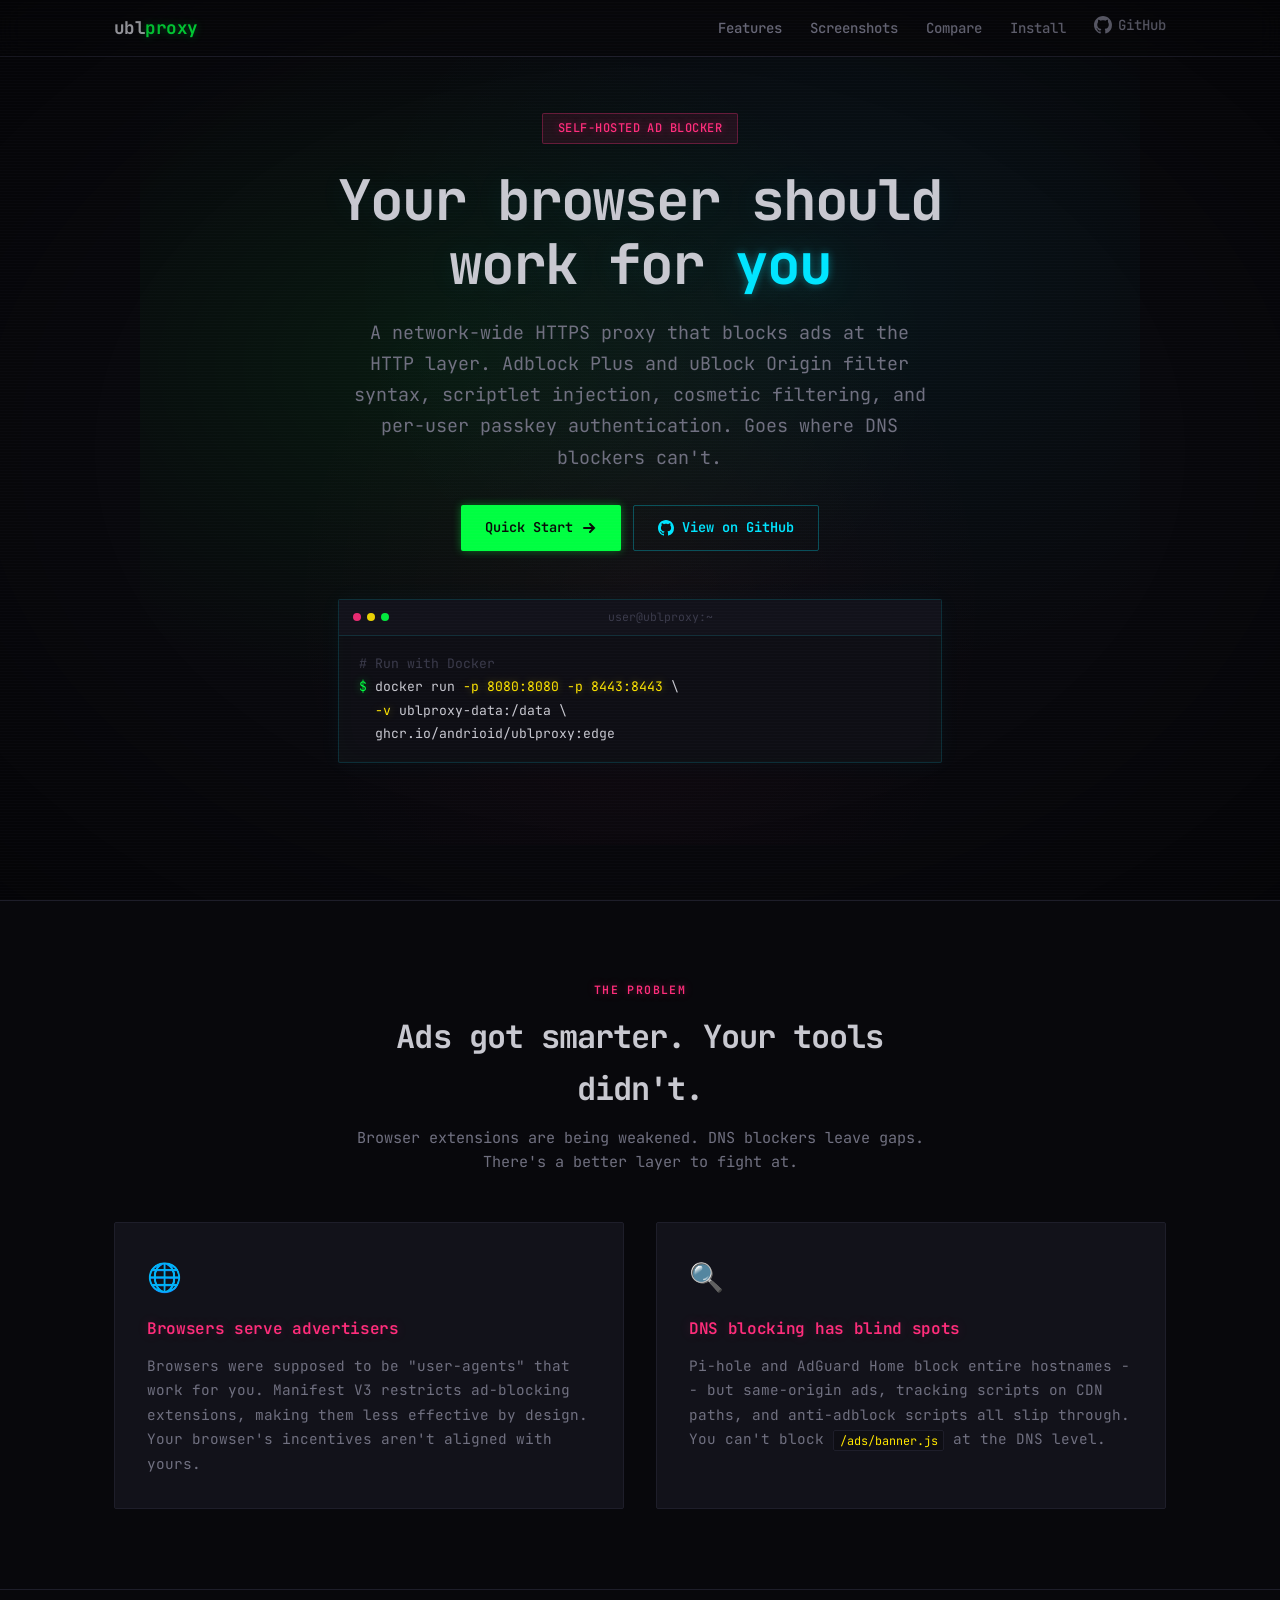
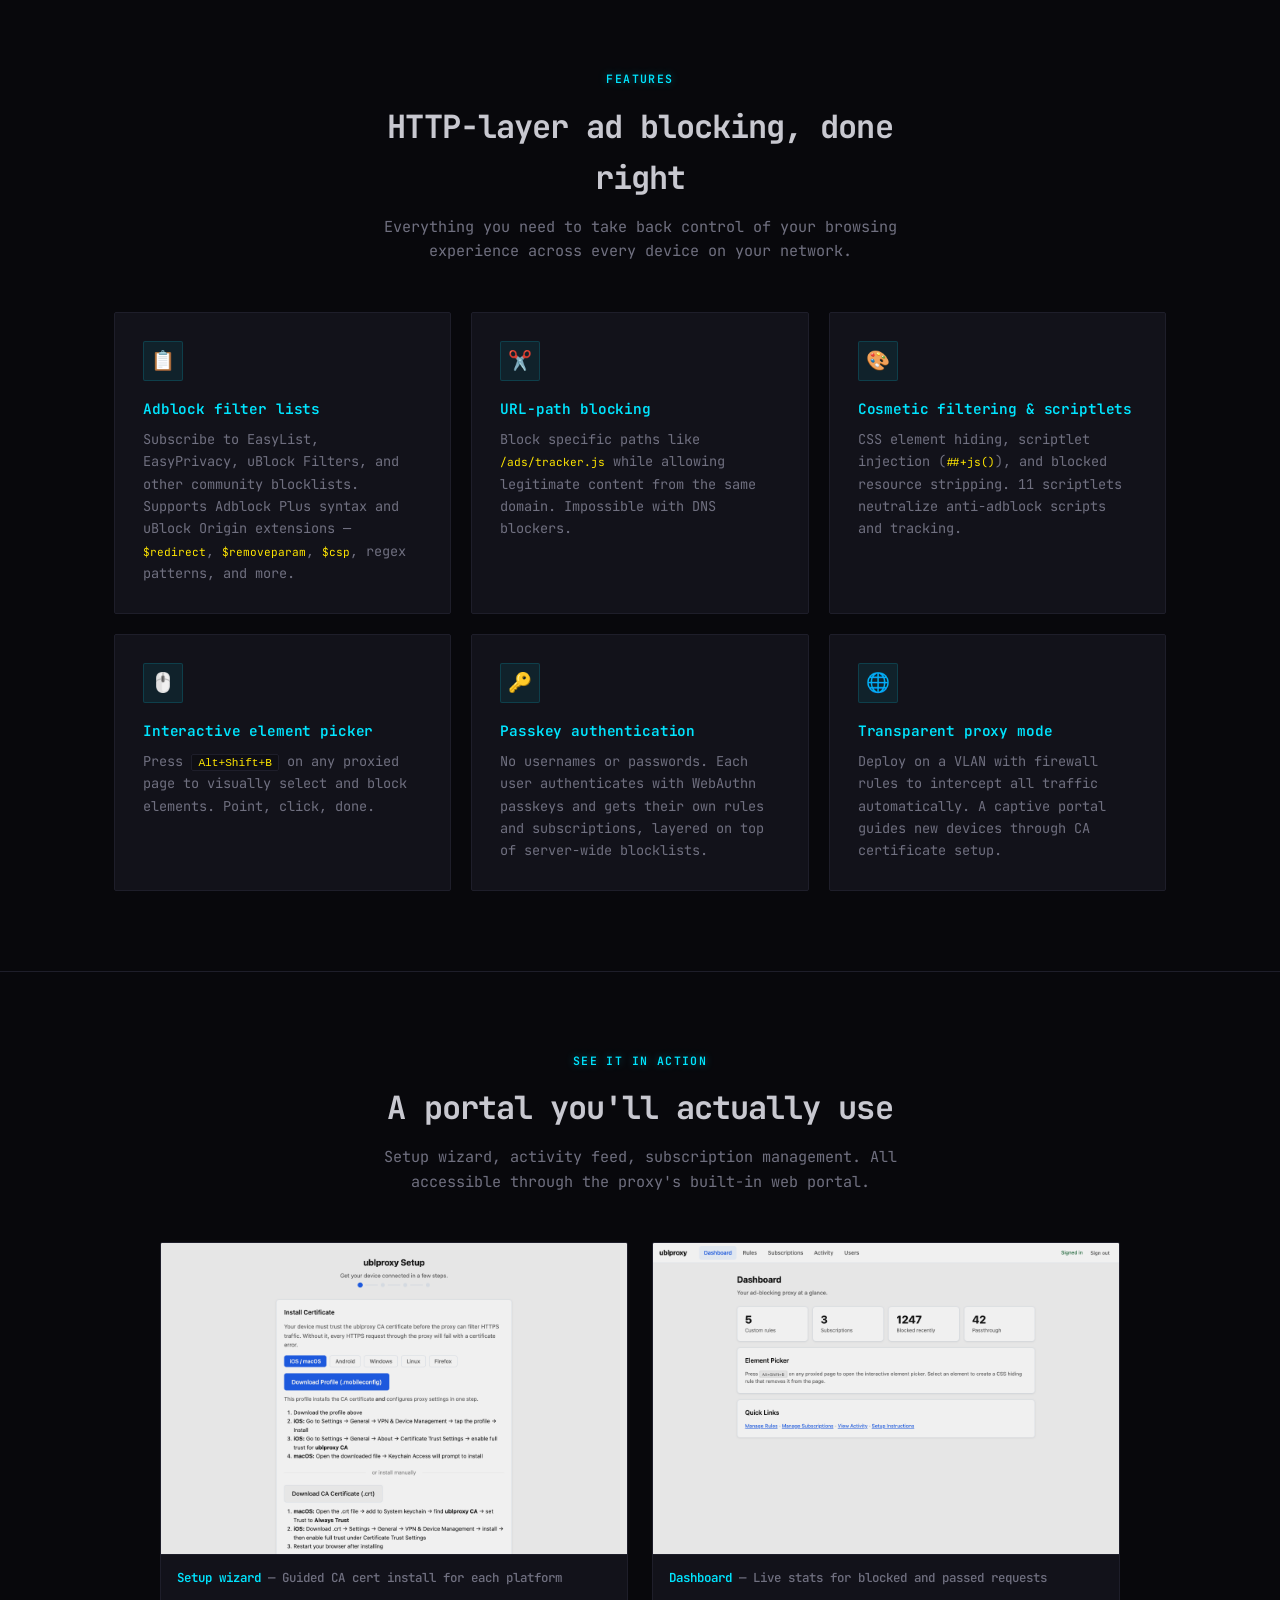
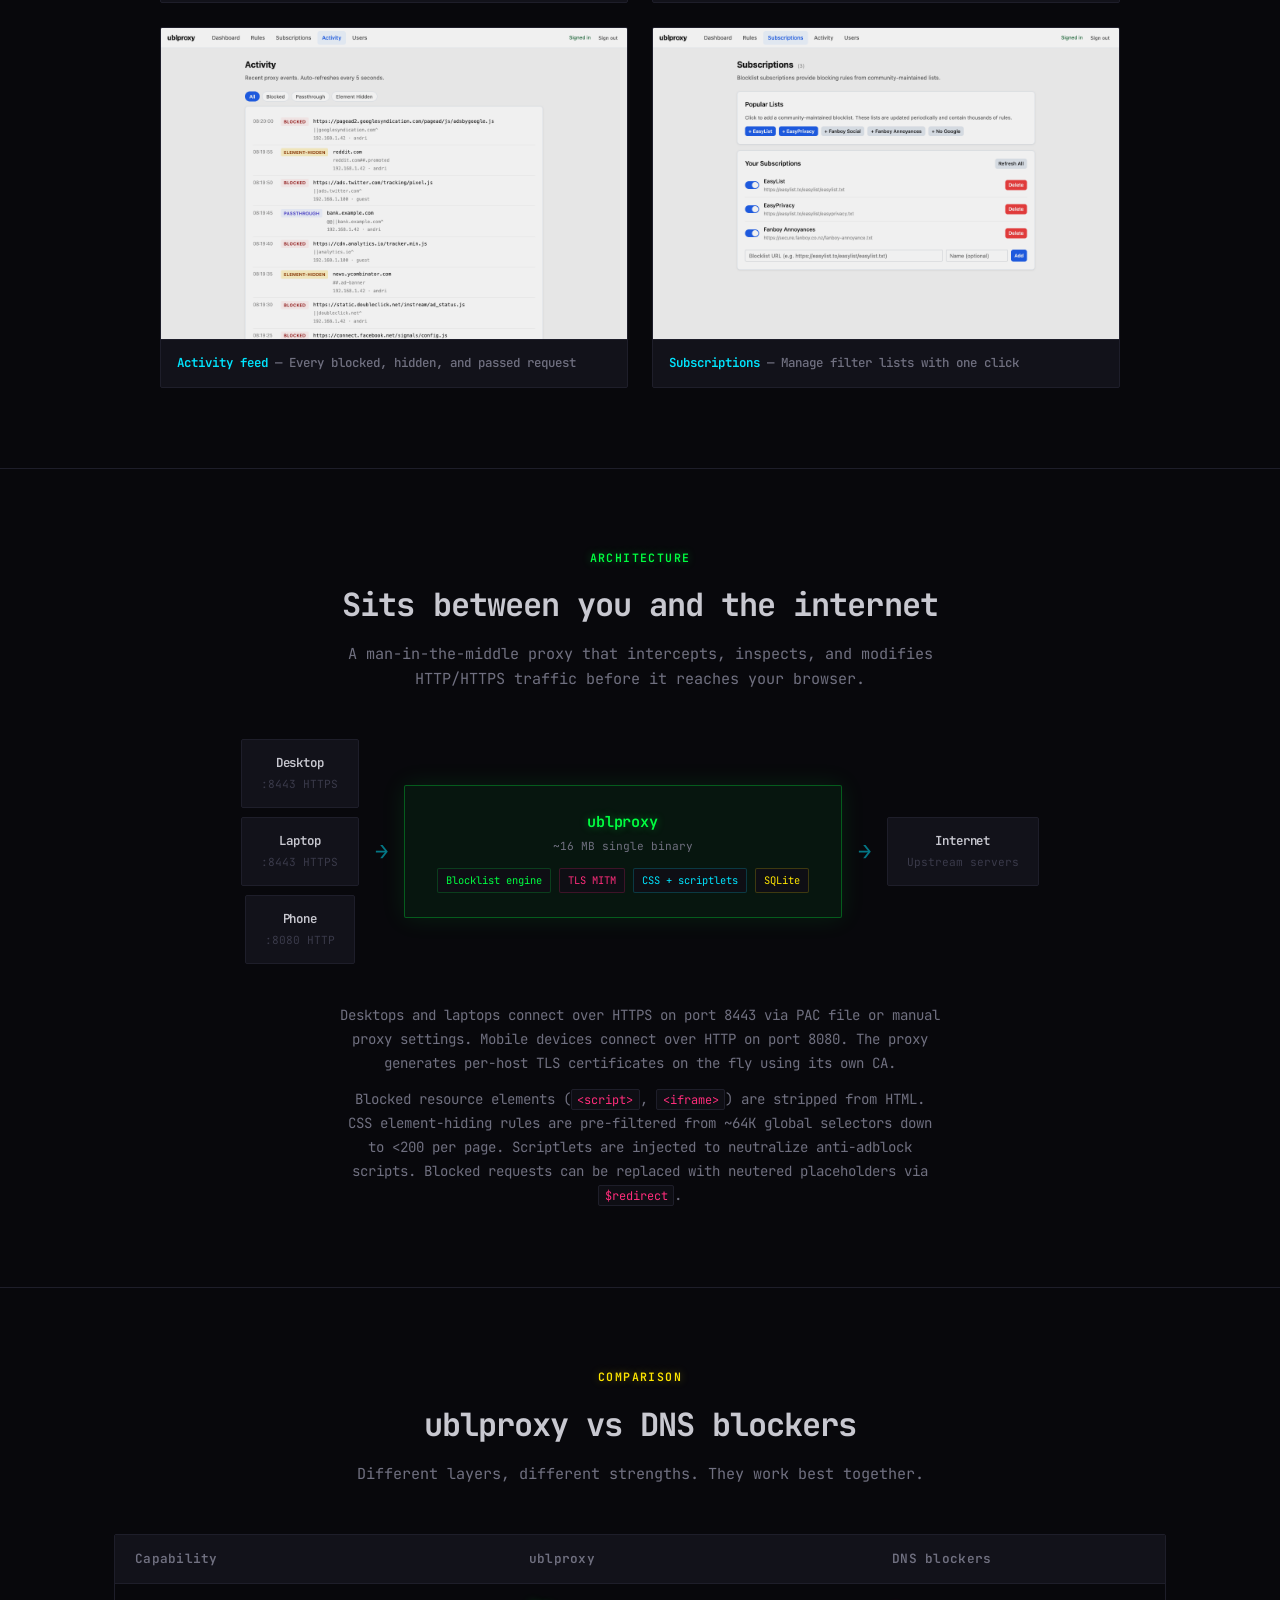
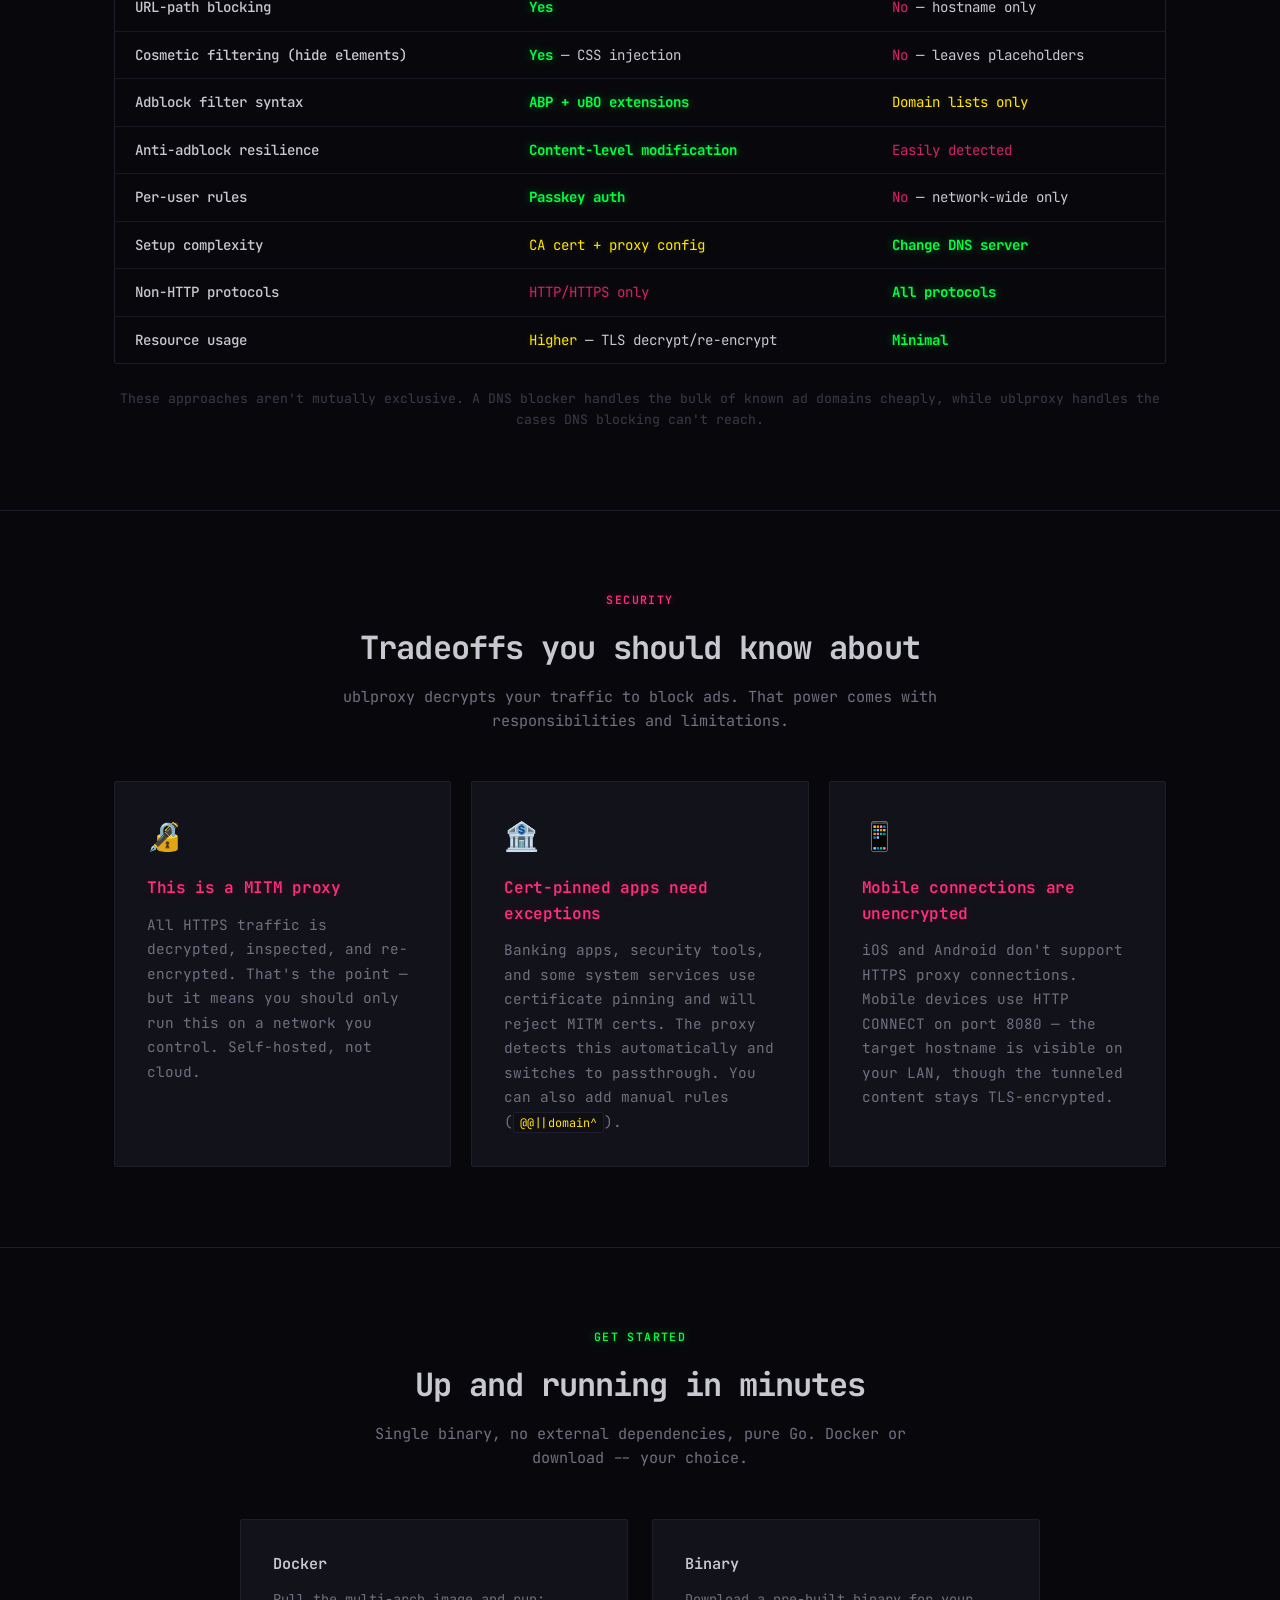
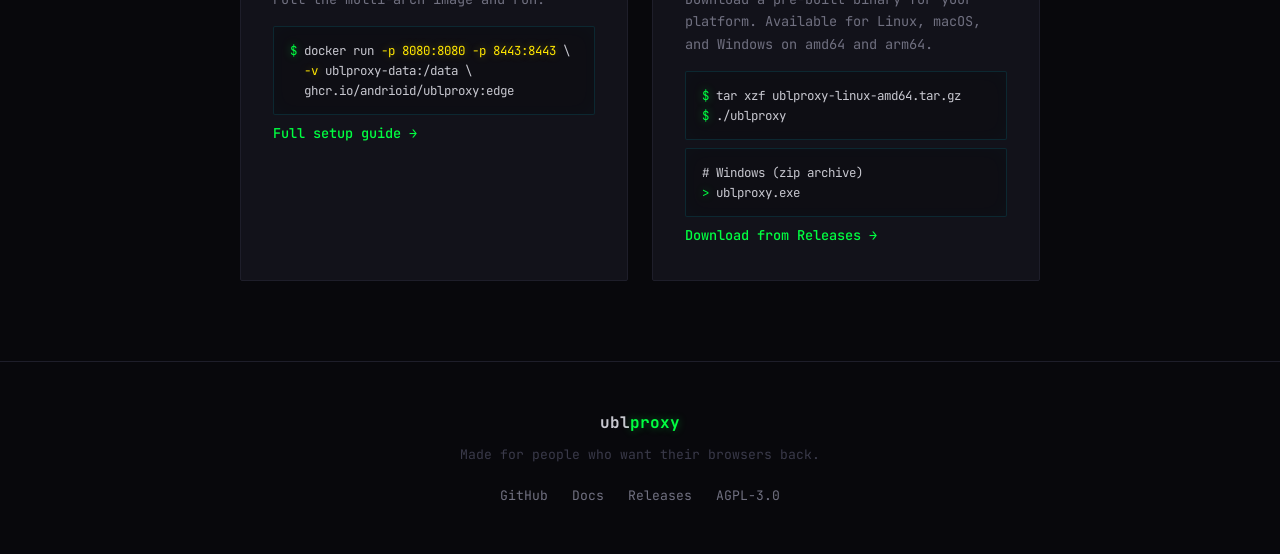
==== commit 1bc1bb09: "Document adblock filter syntax support in README and landing page Add filter syntax summary table to" ====
--- a/web/index.html
+++ b/web/index.html
@@ -4,12 +4,12 @@
 <meta charset="utf-8">
 <meta name="viewport" content="width=device-width, initial-scale=1">
 <title>ublproxy - Network-wide ad-blocking HTTPS proxy</title>
-<meta name="description" content="A self-hosted HTTPS proxy with full Adblock Plus filter support, cosmetic filtering, per-user passkeys, and transparent proxy mode. Block ads at the HTTP layer, not just DNS.">
+<meta name="description" content="A self-hosted HTTPS proxy with Adblock Plus and uBlock Origin filter support, scriptlet injection, cosmetic filtering, per-user passkeys, and transparent proxy mode. Block ads at the HTTP layer, not just DNS.">
 <link rel="canonical" href="https://andrioid.github.io/ublproxy/">
 <link rel="icon" type="image/svg+xml" href="favicon.svg">
 <script defer src="https://umami.andri.dk/script.js" data-website-id="2e69db56-f2b2-4590-9c5a-e46f294c6c2c"></script>
 <meta property="og:title" content="ublproxy - Network-wide ad-blocking HTTPS proxy">
-<meta property="og:description" content="Self-hosted HTTPS proxy with Adblock Plus filter support, cosmetic filtering, and passkey authentication. Goes where DNS blockers can't.">
+<meta property="og:description" content="Self-hosted HTTPS proxy with Adblock Plus and uBlock Origin filter support, scriptlet injection, cosmetic filtering, and passkey authentication. Goes where DNS blockers can't.">
 <meta property="og:type" content="website">
 <meta property="og:url" content="https://andrioid.github.io/ublproxy/">
 <meta property="og:image" content="https://andrioid.github.io/ublproxy/og-image.png">
@@ -19,7 +19,7 @@
 <meta property="og:site_name" content="ublproxy">
 <meta name="twitter:card" content="summary_large_image">
 <meta name="twitter:title" content="ublproxy - Network-wide ad-blocking HTTPS proxy">
-<meta name="twitter:description" content="Self-hosted HTTPS proxy with Adblock Plus filter support, cosmetic filtering, and passkey authentication. Goes where DNS blockers can't.">
+<meta name="twitter:description" content="Self-hosted HTTPS proxy with Adblock Plus and uBlock Origin filter support, scriptlet injection, cosmetic filtering, and passkey authentication. Goes where DNS blockers can't.">
 <meta name="twitter:image" content="https://andrioid.github.io/ublproxy/og-image.png">
 <meta name="twitter:image:alt" content="ublproxy - self-hosted HTTPS ad-blocking proxy with terminal showing docker run command">
 <script type="application/ld+json">
@@ -27,7 +27,7 @@
   "@context": "https://schema.org",
   "@type": "SoftwareApplication",
   "name": "ublproxy",
-  "description": "A self-hosted HTTPS proxy with full Adblock Plus filter support, cosmetic filtering, per-user passkeys, and transparent proxy mode. Block ads at the HTTP layer, not just DNS.",
+  "description": "A self-hosted HTTPS proxy with Adblock Plus and uBlock Origin filter support, scriptlet injection, cosmetic filtering, per-user passkeys, and transparent proxy mode. Block ads at the HTTP layer, not just DNS.",
   "url": "https://andrioid.github.io/ublproxy/",
   "applicationCategory": "NetworkApplication",
   "operatingSystem": "Linux, macOS, Windows",
@@ -1013,8 +1013,9 @@
       <h1 class="fade-in fade-in-d1">Your browser should<br>work for <em>you</em></h1>
       <p class="hero-sub fade-in fade-in-d2">
         A network-wide HTTPS proxy that blocks ads at the HTTP layer.
-        Full Adblock Plus filter support, cosmetic filtering, and per-user
-        passkey authentication. Goes where DNS blockers can't.
+        Adblock Plus and uBlock Origin filter syntax, scriptlet injection,
+        cosmetic filtering, and per-user passkey authentication.
+        Goes where DNS blockers can't.
       </p>
       <div class="hero-actions fade-in fade-in-d3">
         <a href="https://github.com/andrioid/ublproxy/blob/main/QUICK_START.md" class="btn btn-primary">
@@ -1081,8 +1082,8 @@
     <div class="features-grid">
       <div class="feature-card">
         <div class="feature-icon">&#x1f4cb;</div>
-        <h3>Adblock Plus filter lists</h3>
-        <p>Subscribe to EasyList, EasyPrivacy, and other community-maintained blocklists. Same syntax as browser extensions, applied at the network level.</p>
+        <h3>Adblock filter lists</h3>
+        <p>Subscribe to EasyList, EasyPrivacy, uBlock Filters, and other community blocklists. Supports Adblock Plus syntax and uBlock Origin extensions — <code style="font-family:var(--font-mono);font-size:0.82em;color:var(--yellow)">$redirect</code>, <code style="font-family:var(--font-mono);font-size:0.82em;color:var(--yellow)">$removeparam</code>, <code style="font-family:var(--font-mono);font-size:0.82em;color:var(--yellow)">$csp</code>, regex patterns, and more.</p>
       </div>
       <div class="feature-card">
         <div class="feature-icon">&#x2702;&#xfe0f;</div>
@@ -1091,8 +1092,8 @@
       </div>
       <div class="feature-card">
         <div class="feature-icon">&#x1f3a8;</div>
-        <h3>Cosmetic filtering</h3>
-        <p>CSS is injected into HTML responses to hide ad containers, banners, and unwanted elements. No empty placeholders or broken layouts.</p>
+        <h3>Cosmetic filtering &amp; scriptlets</h3>
+        <p>CSS element hiding, scriptlet injection (<code style="font-family:var(--font-mono);font-size:0.82em;color:var(--yellow)">##+js()</code>), and blocked resource stripping. 11 scriptlets neutralize anti-adblock scripts and tracking.</p>
       </div>
       <div class="feature-card">
         <div class="feature-icon">&#x1f5b1;&#xfe0f;</div>
@@ -1193,7 +1194,7 @@
           <div class="arch-features">
             <span class="arch-tag" style="color:var(--green);border-color:rgba(0,255,65,0.2)">Blocklist engine</span>
             <span class="arch-tag" style="color:var(--magenta);border-color:rgba(255,45,123,0.2)">TLS MITM</span>
-            <span class="arch-tag" style="color:var(--cyan);border-color:rgba(0,229,255,0.2)">CSS injection</span>
+            <span class="arch-tag" style="color:var(--cyan);border-color:rgba(0,229,255,0.2)">CSS + scriptlets</span>
             <span class="arch-tag" style="color:var(--yellow);border-color:rgba(255,230,0,0.2)">SQLite</span>
           </div>
         </div>
@@ -1211,7 +1212,7 @@
 
     <div class="arch-caption">
       <p>Desktops and laptops connect over HTTPS on port 8443 via PAC file or manual proxy settings. Mobile devices connect over HTTP on port 8080. The proxy generates per-host TLS certificates on the fly using its own CA.</p>
-      <p>Blocked resource elements (<code style="background:var(--bg-elevated);padding:0.1rem 0.35rem;border-radius:2px;font-family:var(--font-mono);font-size:0.85em;border:1px solid var(--border);color:var(--magenta)">&lt;script&gt;</code>, <code style="background:var(--bg-elevated);padding:0.1rem 0.35rem;border-radius:2px;font-family:var(--font-mono);font-size:0.85em;border:1px solid var(--border);color:var(--magenta)">&lt;iframe&gt;</code>) are stripped from HTML. CSS element-hiding rules are pre-filtered from ~64K global selectors down to &lt;200 per page, then injected.</p>
+      <p>Blocked resource elements (<code style="background:var(--bg-elevated);padding:0.1rem 0.35rem;border-radius:2px;font-family:var(--font-mono);font-size:0.85em;border:1px solid var(--border);color:var(--magenta)">&lt;script&gt;</code>, <code style="background:var(--bg-elevated);padding:0.1rem 0.35rem;border-radius:2px;font-family:var(--font-mono);font-size:0.85em;border:1px solid var(--border);color:var(--magenta)">&lt;iframe&gt;</code>) are stripped from HTML. CSS element-hiding rules are pre-filtered from ~64K global selectors down to &lt;200 per page. Scriptlets are injected to neutralize anti-adblock scripts. Blocked requests can be replaced with neutered placeholders via <code style="background:var(--bg-elevated);padding:0.1rem 0.35rem;border-radius:2px;font-family:var(--font-mono);font-size:0.85em;border:1px solid var(--border);color:var(--magenta)">$redirect</code>.</p>
     </div>
   </div>
 </section>
@@ -1246,8 +1247,8 @@
             <td><span class="cross">No</span> &mdash; leaves placeholders</td>
           </tr>
           <tr>
-            <td>Adblock Plus filter lists</td>
-            <td><span class="check">Full syntax</span></td>
+            <td>Adblock filter syntax</td>
+            <td><span class="check">ABP + uBO extensions</span></td>
             <td><span class="partial">Domain lists only</span></td>
           </tr>
           <tr>
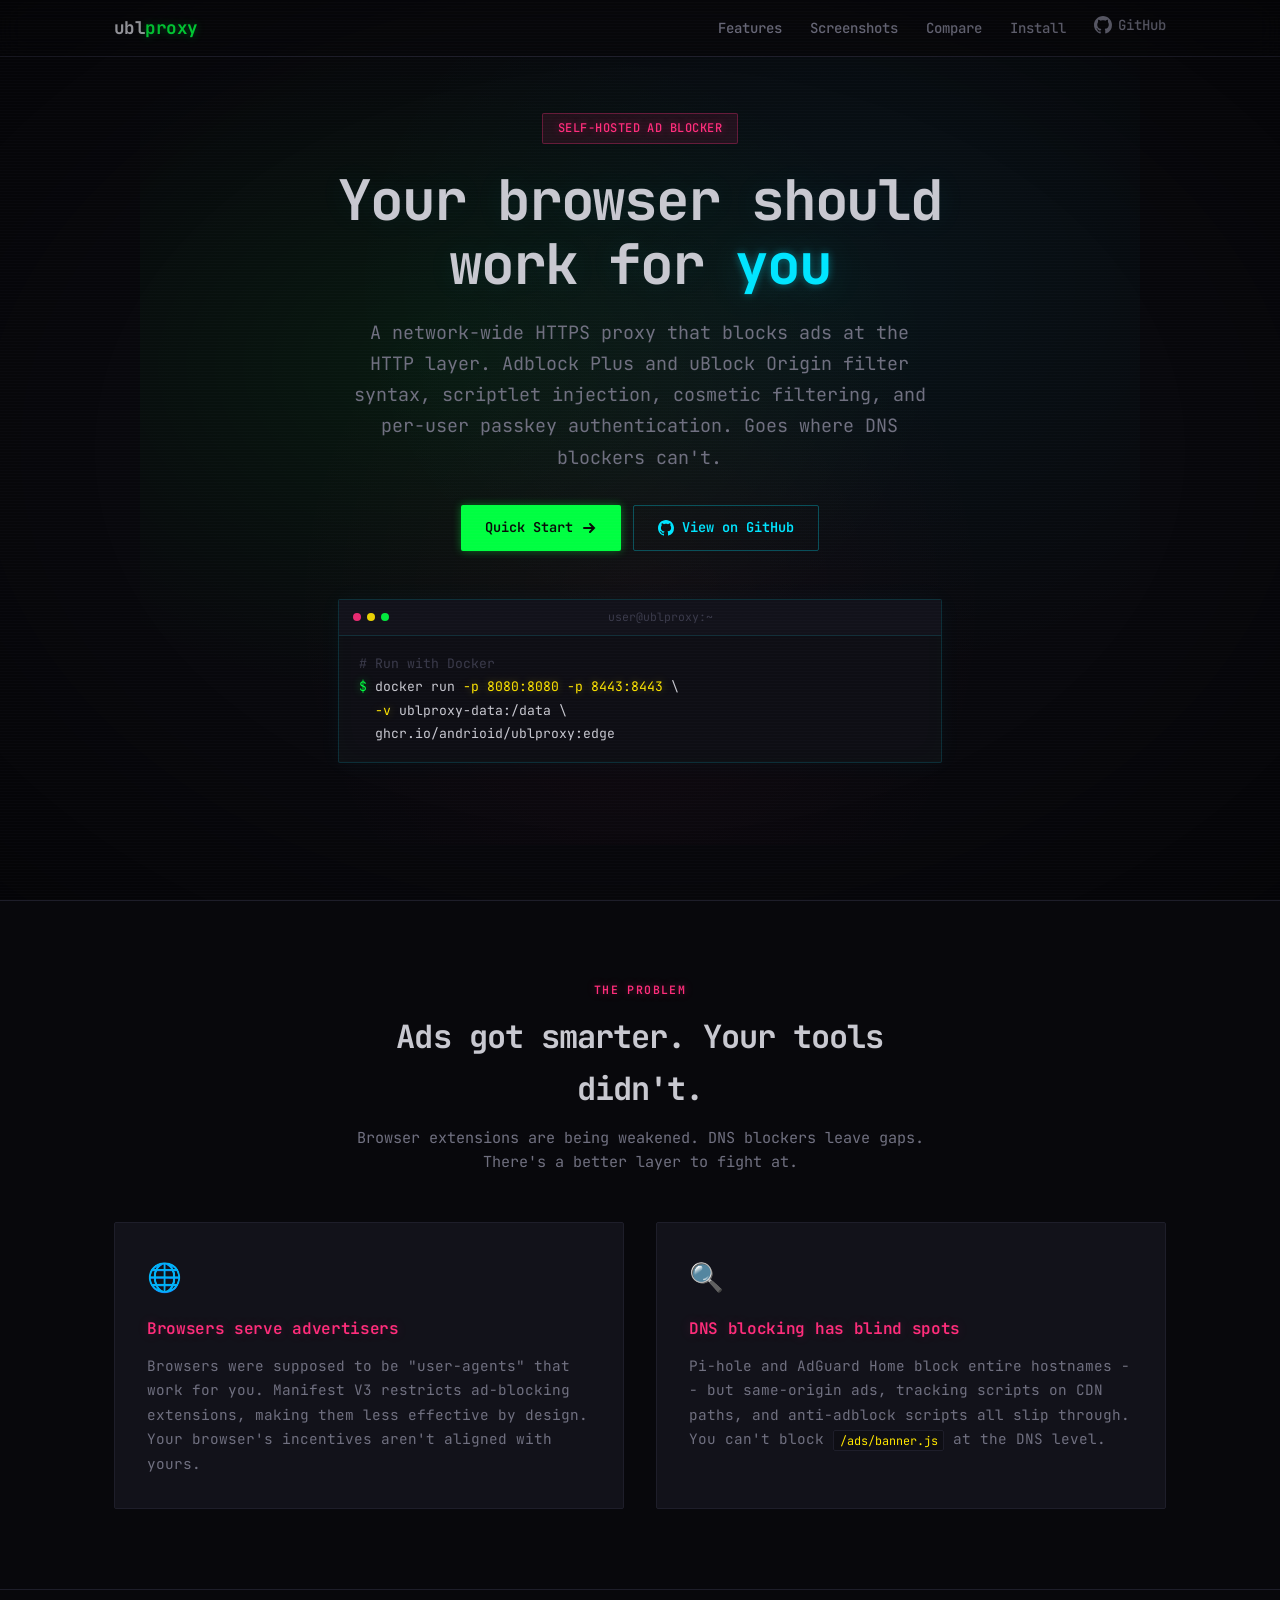
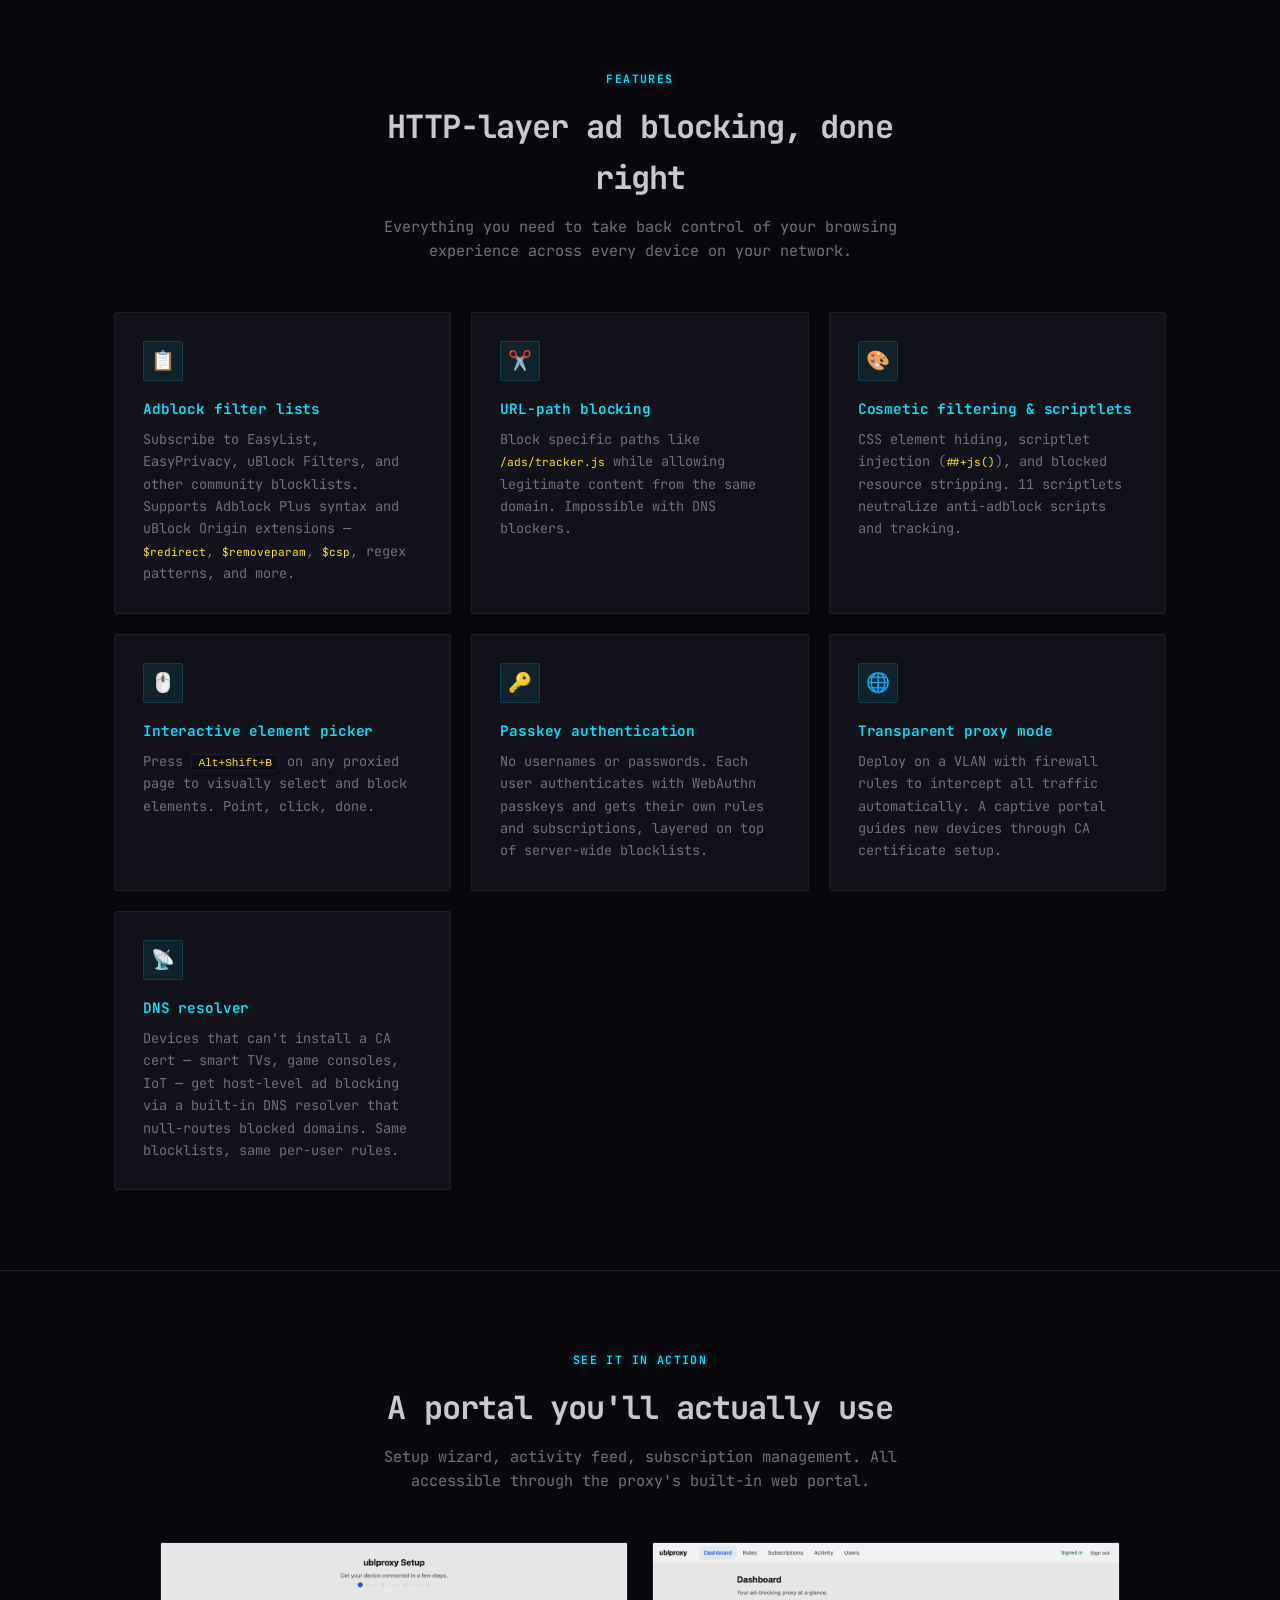
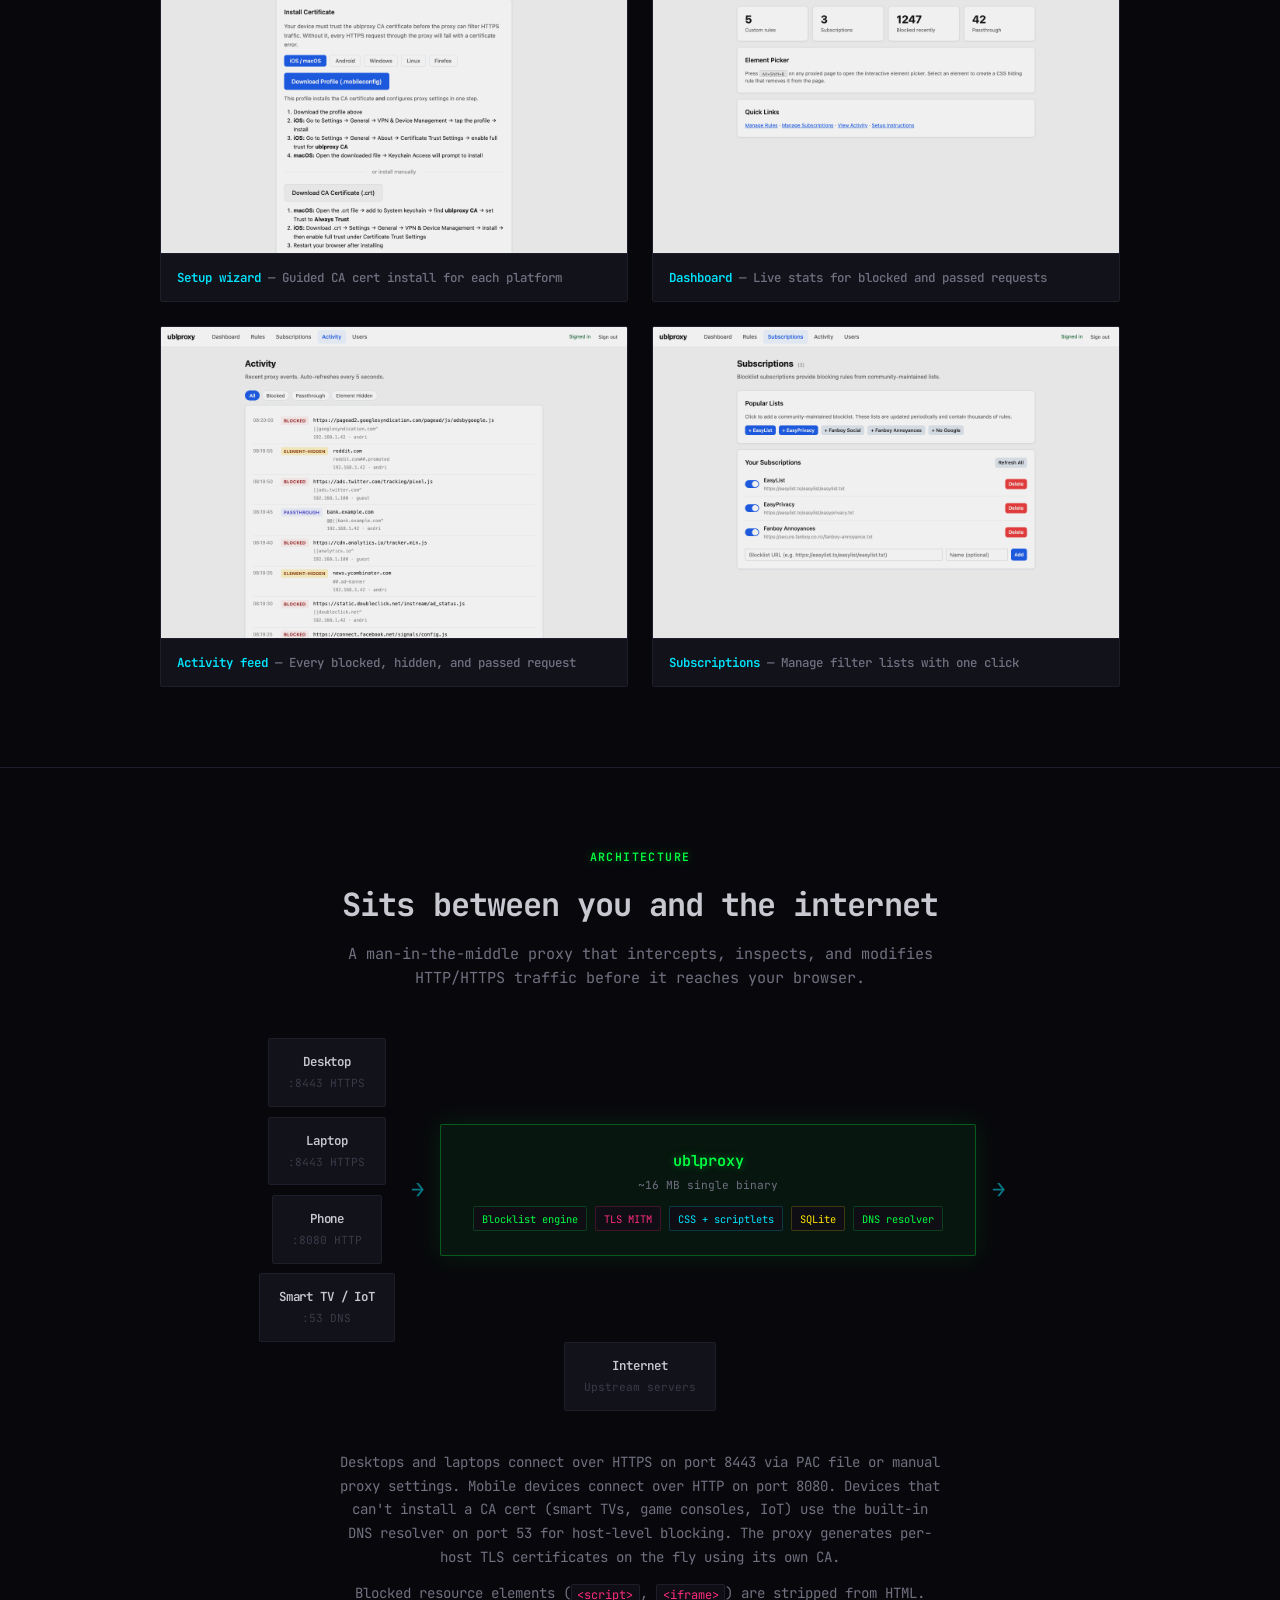
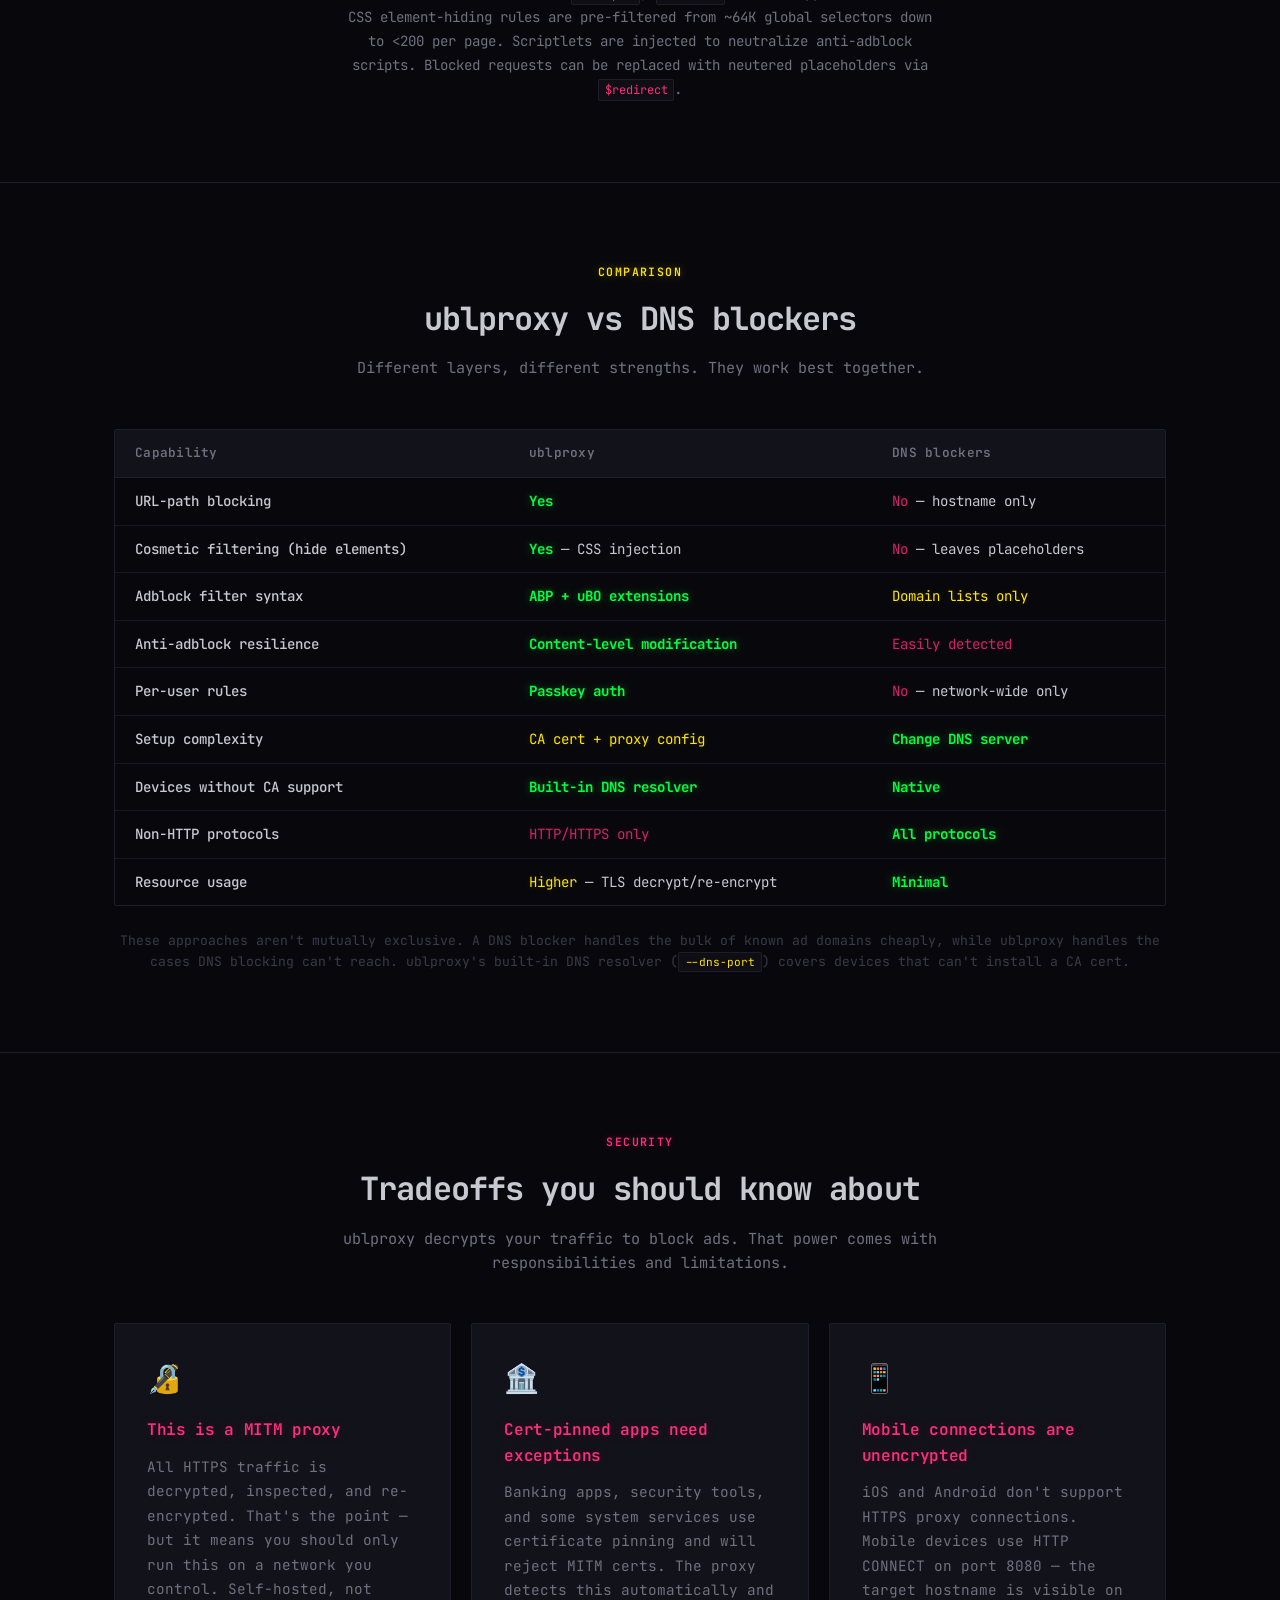
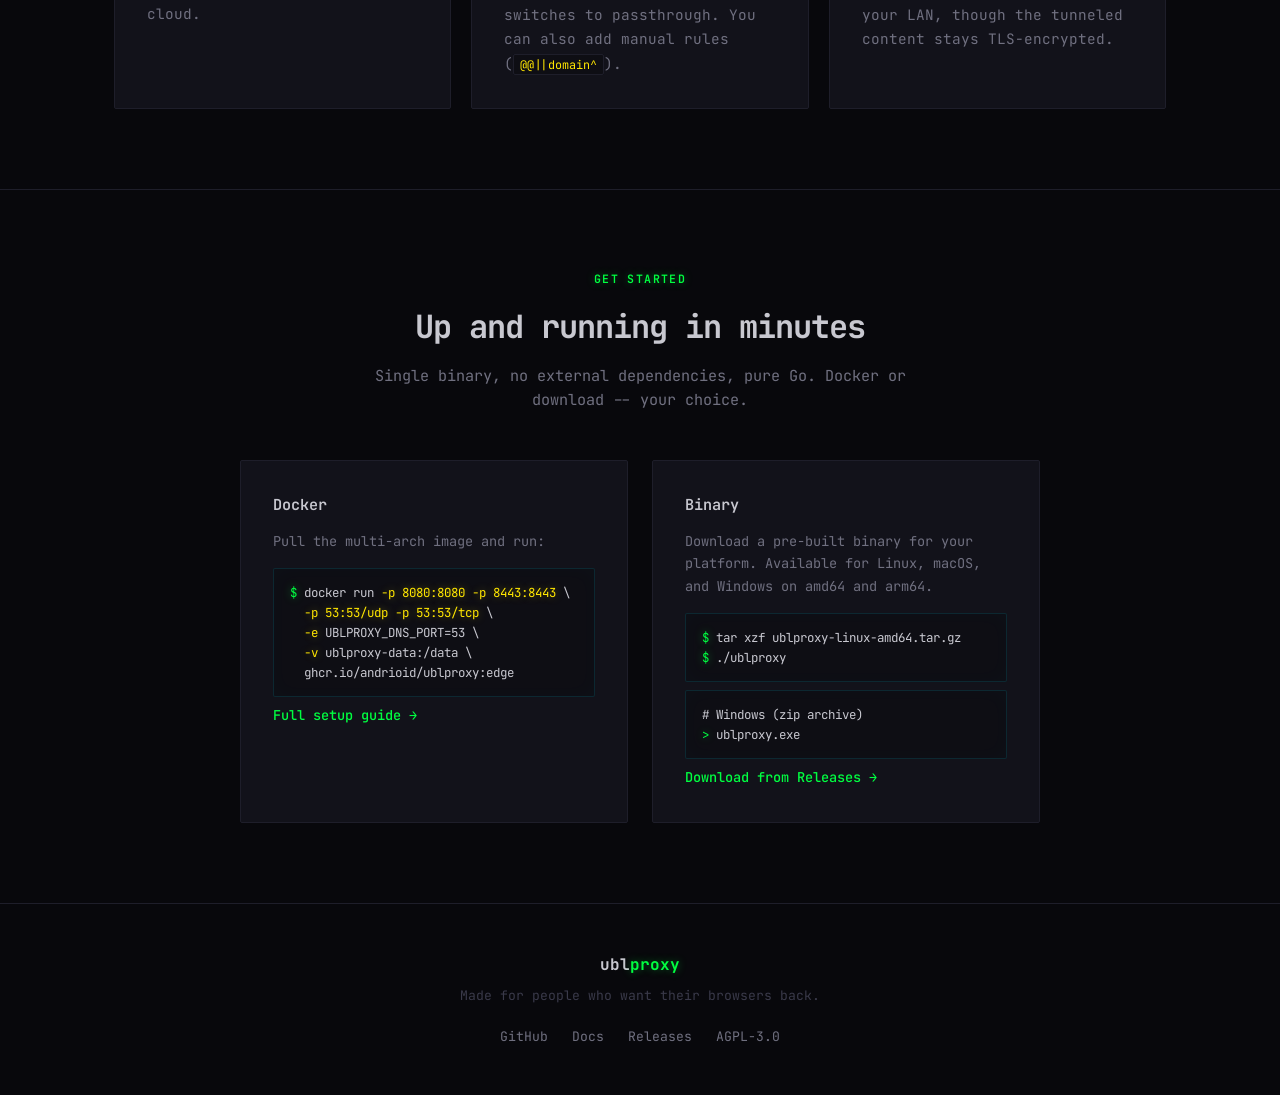
==== commit 14dc0339: "Add built-in DNS resolver for devices that cannot install a CA certificate Smart TVs, game consoles," ====
--- a/web/index.html
+++ b/web/index.html
@@ -1110,6 +1110,11 @@
         <h3>Transparent proxy mode</h3>
         <p>Deploy on a VLAN with firewall rules to intercept all traffic automatically. A captive portal guides new devices through CA certificate setup.</p>
       </div>
+      <div class="feature-card">
+        <div class="feature-icon">&#x1f4e1;</div>
+        <h3>DNS resolver</h3>
+        <p>Devices that can't install a CA cert &mdash; smart TVs, game consoles, IoT &mdash; get host-level ad blocking via a built-in DNS resolver that null-routes blocked domains. Same blocklists, same per-user rules.</p>
+      </div>
     </div>
   </div>
 </section>
@@ -1183,6 +1188,10 @@
           <div class="arch-node-label">Phone</div>
           <div class="arch-node-sub">:8080 HTTP</div>
         </div>
+        <div class="arch-node">
+          <div class="arch-node-label">Smart TV / IoT</div>
+          <div class="arch-node-sub">:53 DNS</div>
+        </div>
       </div>
 
       <div class="arch-arrow">&rarr;</div>
@@ -1196,6 +1205,7 @@
             <span class="arch-tag" style="color:var(--magenta);border-color:rgba(255,45,123,0.2)">TLS MITM</span>
             <span class="arch-tag" style="color:var(--cyan);border-color:rgba(0,229,255,0.2)">CSS + scriptlets</span>
             <span class="arch-tag" style="color:var(--yellow);border-color:rgba(255,230,0,0.2)">SQLite</span>
+            <span class="arch-tag" style="color:var(--green);border-color:rgba(0,255,65,0.2)">DNS resolver</span>
           </div>
         </div>
       </div>
@@ -1211,7 +1221,7 @@
     </div>
 
     <div class="arch-caption">
-      <p>Desktops and laptops connect over HTTPS on port 8443 via PAC file or manual proxy settings. Mobile devices connect over HTTP on port 8080. The proxy generates per-host TLS certificates on the fly using its own CA.</p>
+      <p>Desktops and laptops connect over HTTPS on port 8443 via PAC file or manual proxy settings. Mobile devices connect over HTTP on port 8080. Devices that can't install a CA cert (smart TVs, game consoles, IoT) use the built-in DNS resolver on port 53 for host-level blocking. The proxy generates per-host TLS certificates on the fly using its own CA.</p>
       <p>Blocked resource elements (<code style="background:var(--bg-elevated);padding:0.1rem 0.35rem;border-radius:2px;font-family:var(--font-mono);font-size:0.85em;border:1px solid var(--border);color:var(--magenta)">&lt;script&gt;</code>, <code style="background:var(--bg-elevated);padding:0.1rem 0.35rem;border-radius:2px;font-family:var(--font-mono);font-size:0.85em;border:1px solid var(--border);color:var(--magenta)">&lt;iframe&gt;</code>) are stripped from HTML. CSS element-hiding rules are pre-filtered from ~64K global selectors down to &lt;200 per page. Scriptlets are injected to neutralize anti-adblock scripts. Blocked requests can be replaced with neutered placeholders via <code style="background:var(--bg-elevated);padding:0.1rem 0.35rem;border-radius:2px;font-family:var(--font-mono);font-size:0.85em;border:1px solid var(--border);color:var(--magenta)">$redirect</code>.</p>
     </div>
   </div>
@@ -1267,6 +1277,11 @@
             <td><span class="check">Change DNS server</span></td>
           </tr>
           <tr>
+            <td>Devices without CA support</td>
+            <td><span class="check">Built-in DNS resolver</span></td>
+            <td><span class="check">Native</span></td>
+          </tr>
+          <tr>
             <td>Non-HTTP protocols</td>
             <td><span class="cross">HTTP/HTTPS only</span></td>
             <td><span class="check">All protocols</span></td>
@@ -1280,7 +1295,7 @@
       </table>
     </div>
 
-    <p class="compare-note">These approaches aren't mutually exclusive. A DNS blocker handles the bulk of known ad domains cheaply, while ublproxy handles the cases DNS blocking can't reach.</p>
+    <p class="compare-note">These approaches aren't mutually exclusive. A DNS blocker handles the bulk of known ad domains cheaply, while ublproxy handles the cases DNS blocking can't reach. ublproxy's built-in DNS resolver (<code style="background:var(--bg-elevated);padding:0.1rem 0.35rem;border-radius:2px;font-family:var(--font-mono);font-size:0.85em;border:1px solid var(--border);color:var(--yellow)">--dns-port</code>) covers devices that can't install a CA cert.</p>
   </div>
 </section>
 
@@ -1328,6 +1343,8 @@
         <p>Pull the multi-arch image and run:</p>
         <div class="code-block">
           <span class="prompt">$</span> docker run <span class="flag">-p 8080:8080 -p 8443:8443</span> \<br>
+          &nbsp;&nbsp;<span class="flag">-p 53:53/udp -p 53:53/tcp</span> \<br>
+          &nbsp;&nbsp;<span class="flag">-e</span> UBLPROXY_DNS_PORT=53 \<br>
           &nbsp;&nbsp;<span class="flag">-v</span> ublproxy-data:/data \<br>
           &nbsp;&nbsp;ghcr.io/andrioid/ublproxy:edge
         </div>
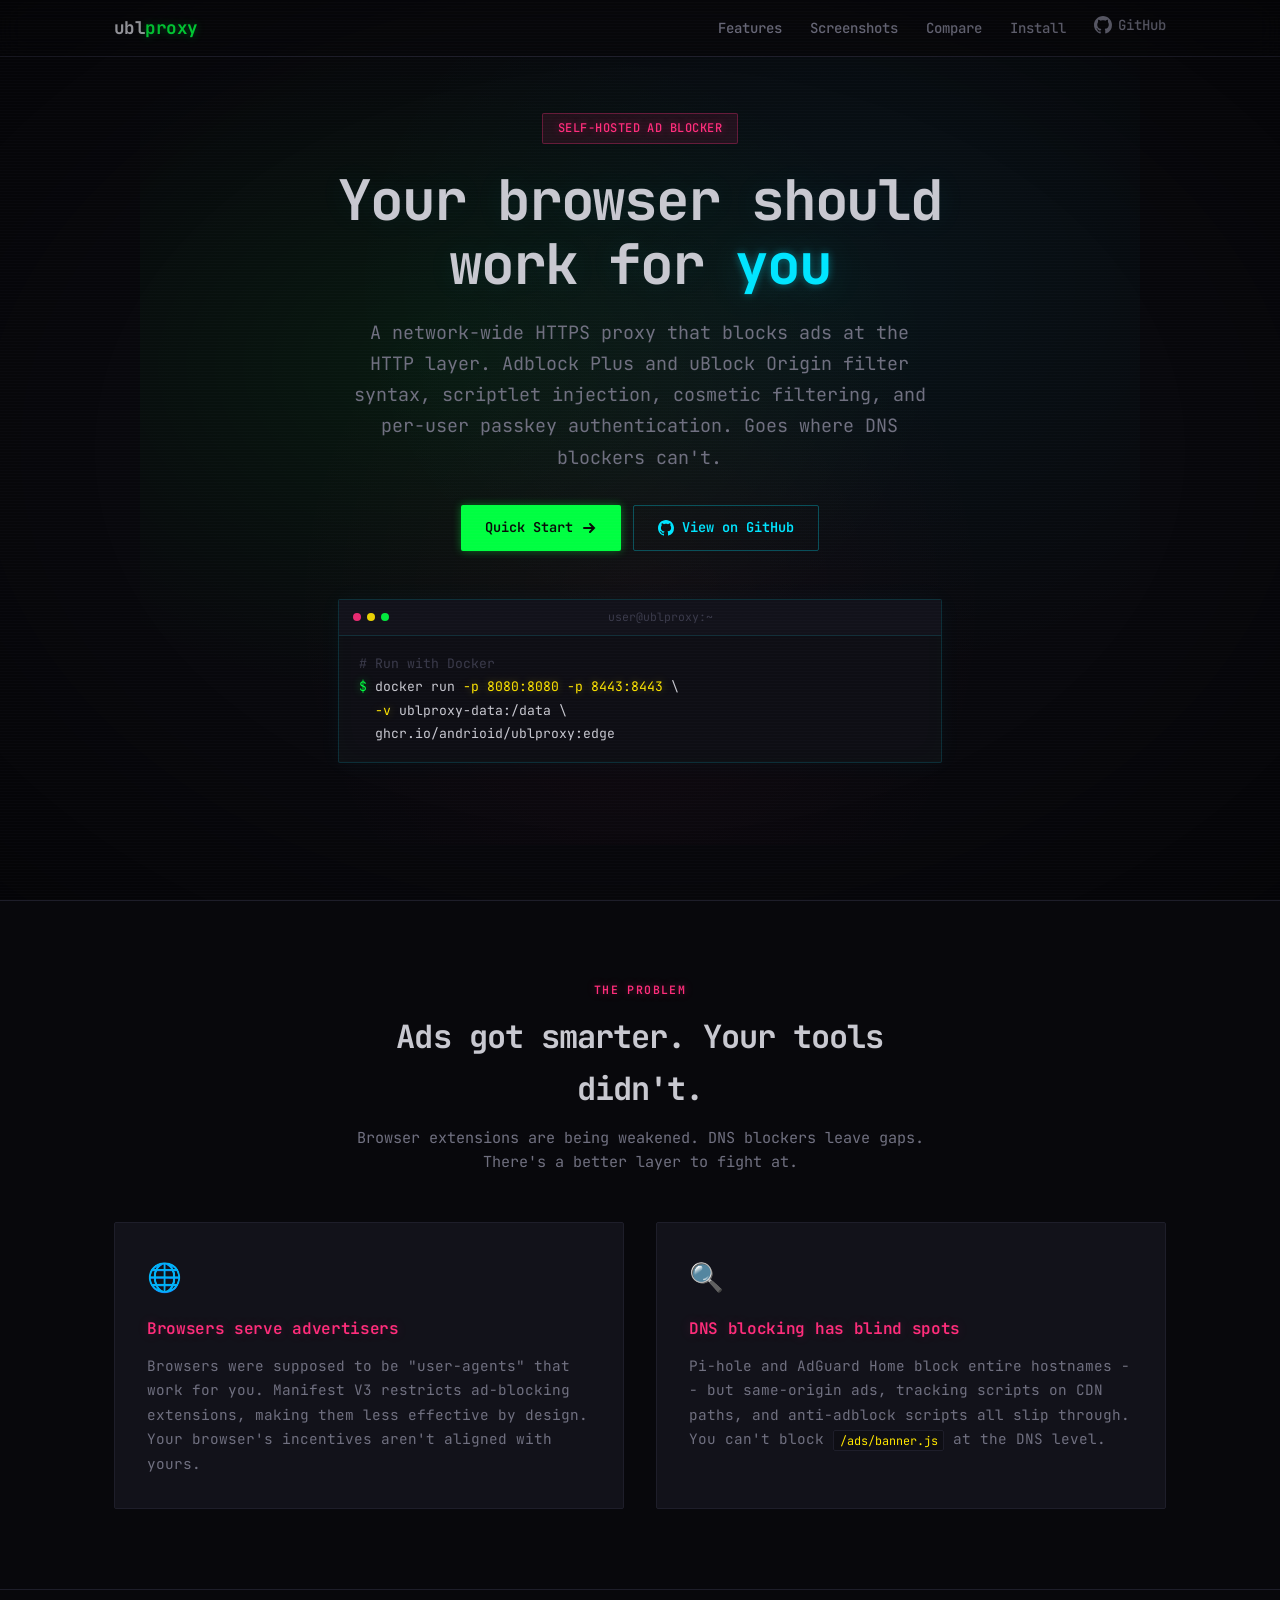
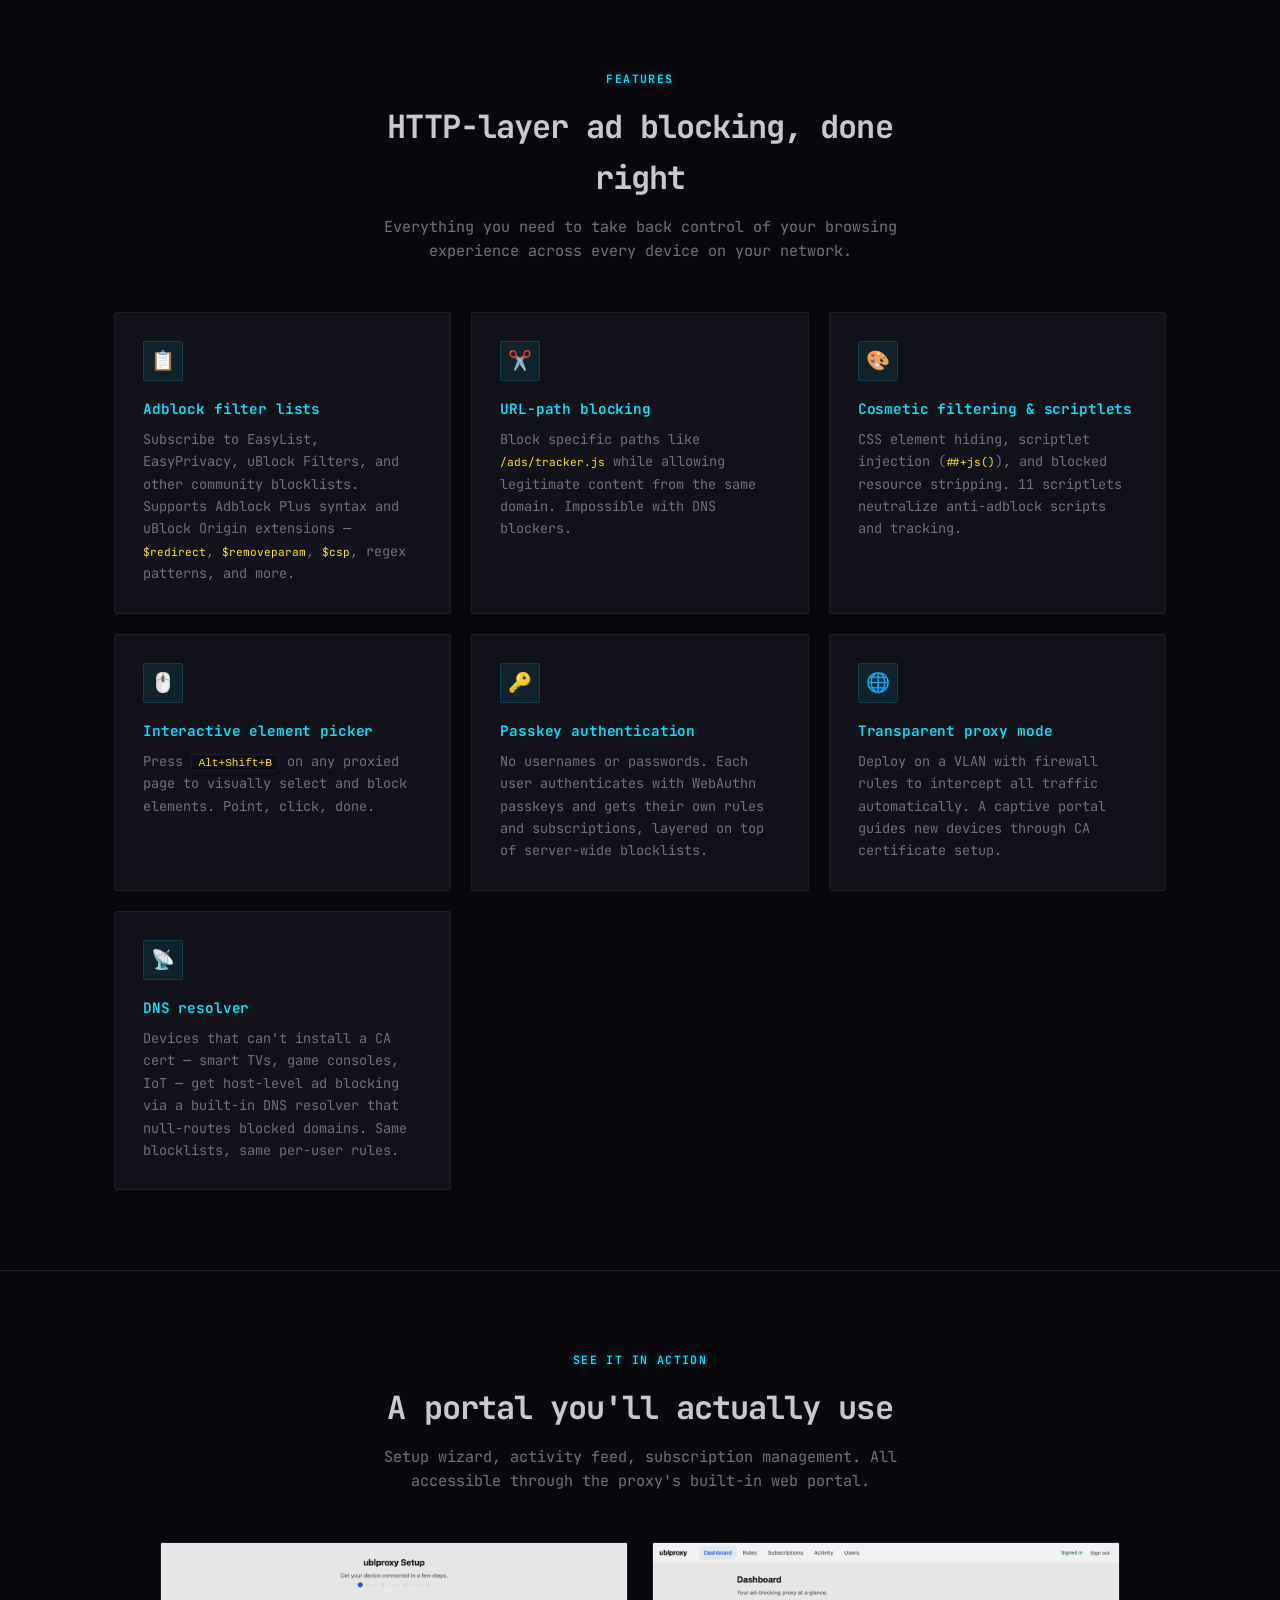
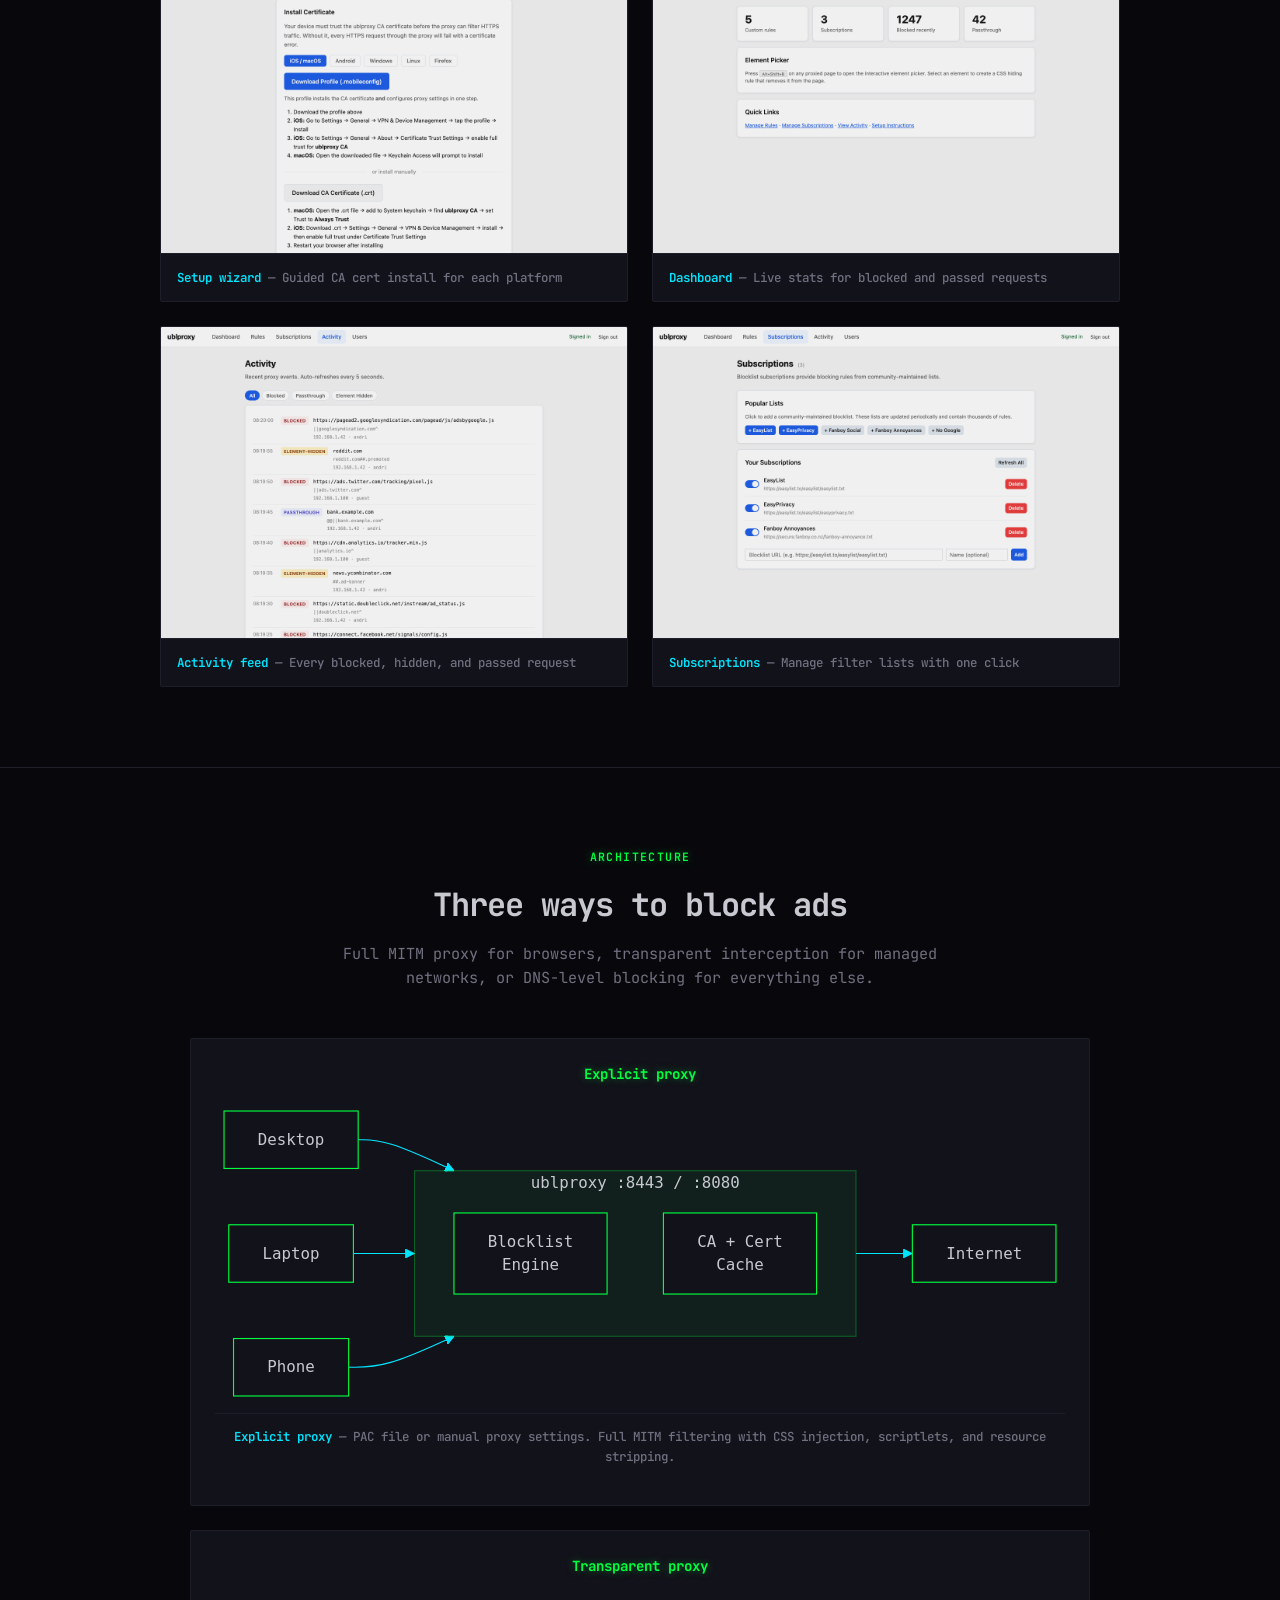
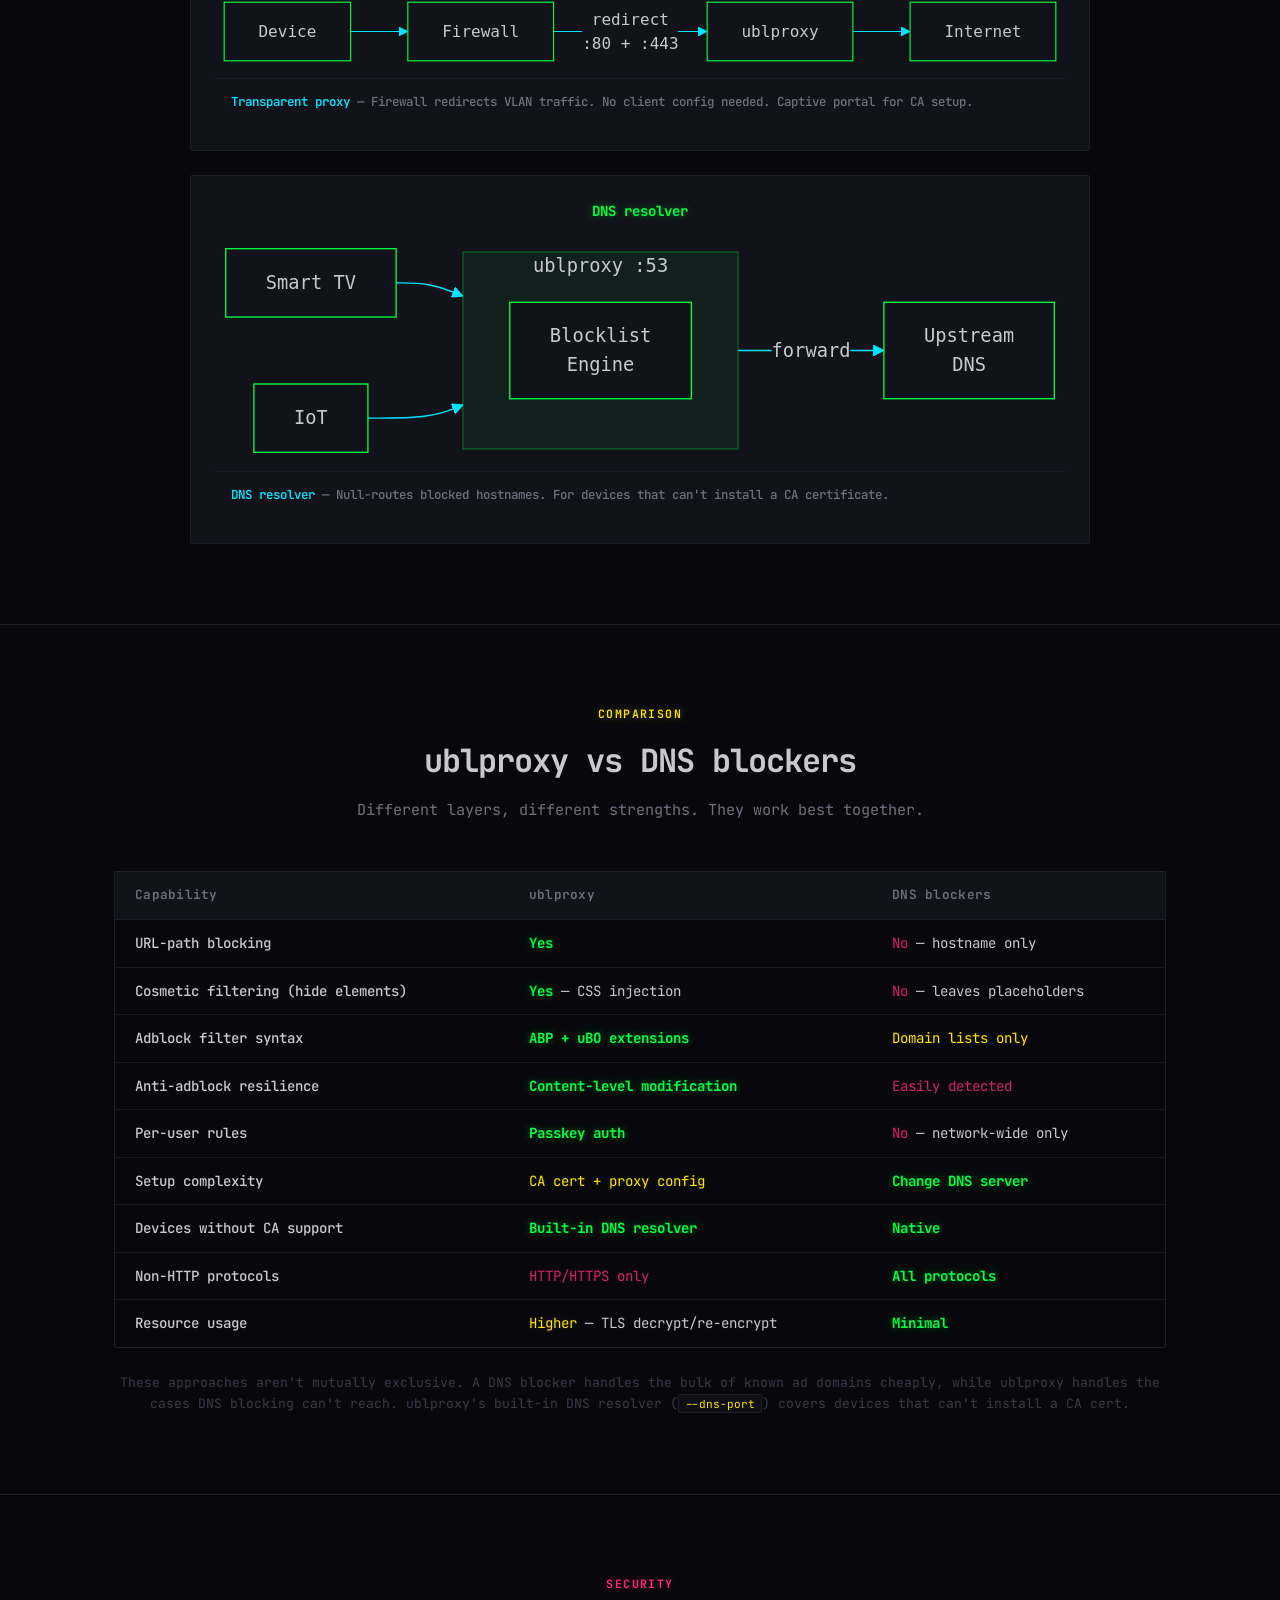
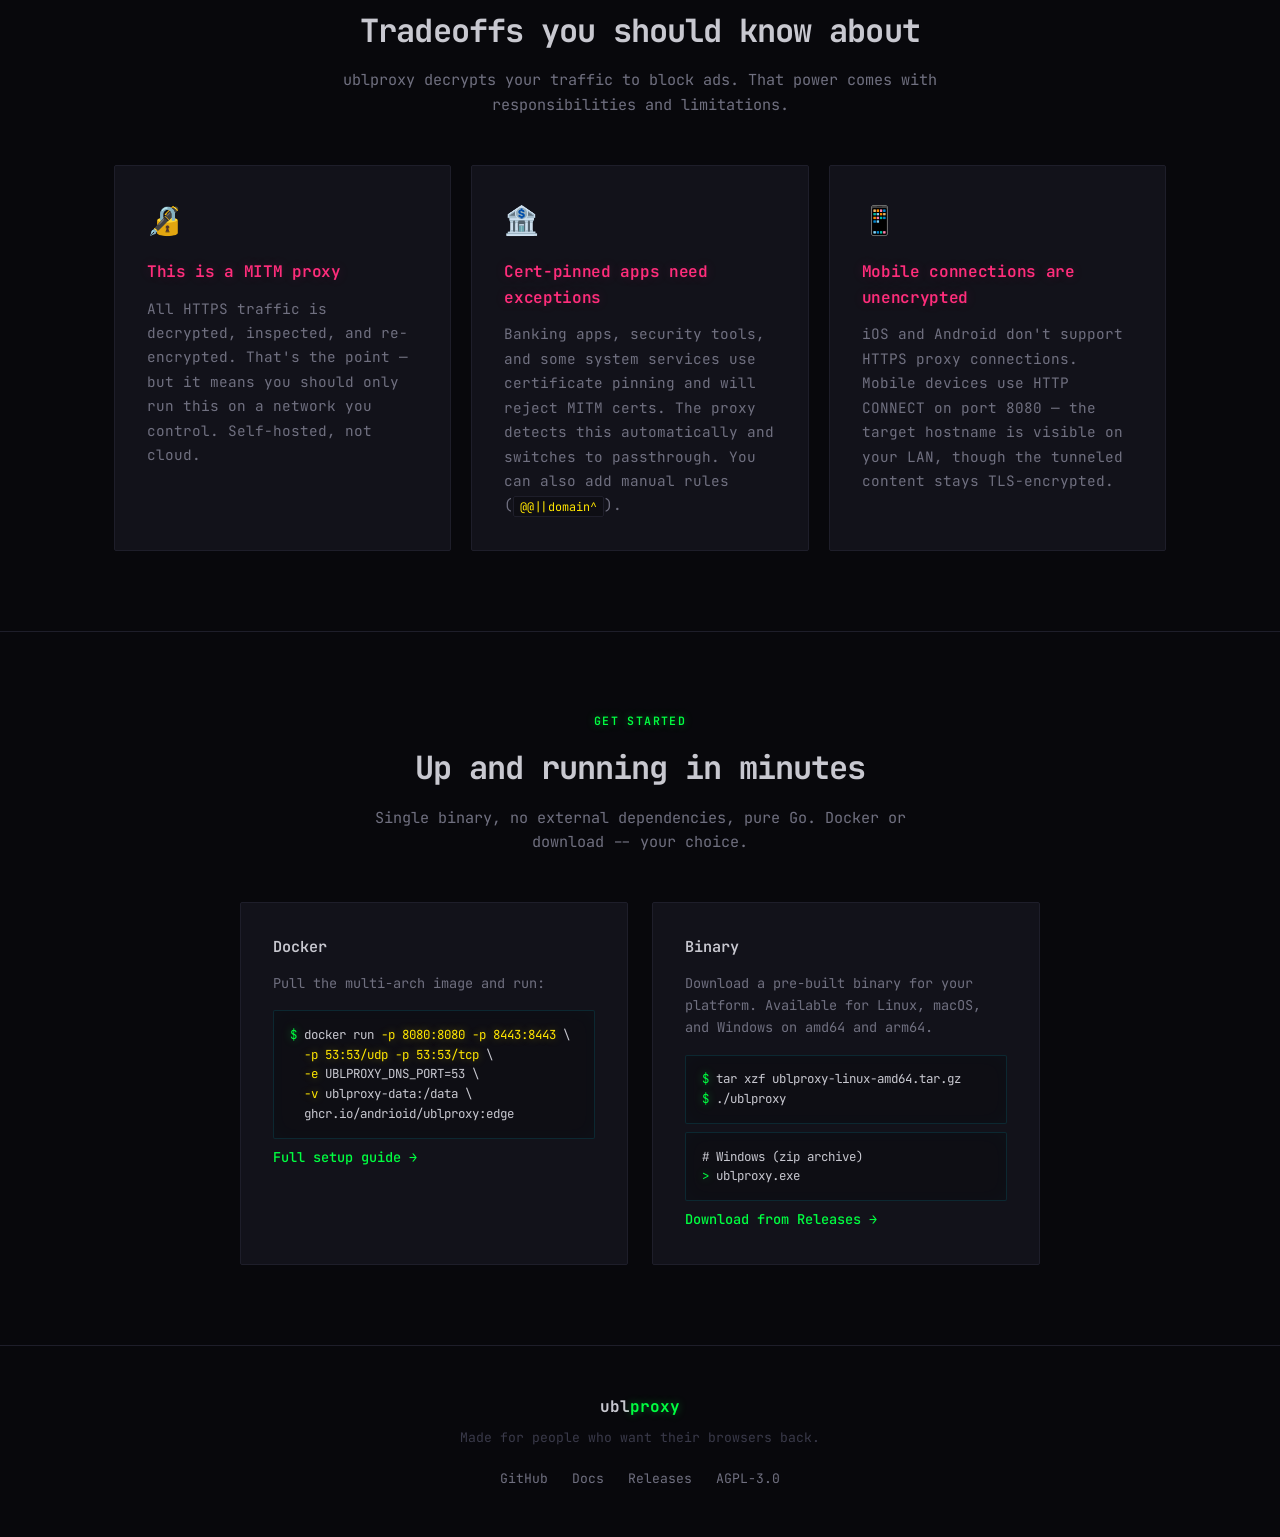
==== commit 7d48797b: "Add architecture diagrams with lightbox and automated SVG build Three mode-specific Mermaid diagrams" ====
--- a/web/index.html
+++ b/web/index.html
@@ -666,105 +666,47 @@
   border-top: 1px solid var(--border);
 }
 
-.arch-diagram {
-  display: flex;
-  align-items: center;
-  justify-content: center;
-  gap: 0;
+.arch-modes {
+  display: grid;
+  grid-template-columns: 1fr;
+  gap: 1.5rem;
   max-width: 900px;
   margin: 0 auto;
-  flex-wrap: wrap;
-}
-
-.arch-group {
-  display: flex;
-  flex-direction: column;
-  gap: 0.6rem;
-  align-items: center;
-}
-
-.arch-node {
+}
+
+.arch-mode-card {
   background: var(--bg-card);
   border: 1px solid var(--border);
   border-radius: var(--radius);
-  padding: 0.8rem 1.2rem;
+  padding: 1.5rem;
   text-align: center;
-  font-size: 0.8rem;
-  min-width: 100px;
-}
-
-.arch-node-label {
-  font-family: var(--font-mono);
-  font-weight: 600;
-  font-size: 0.78rem;
-  letter-spacing: -0.01em;
-}
-
-.arch-node-sub {
-  color: var(--text-faint);
-  font-size: 0.7rem;
-  margin-top: 0.2rem;
-}
-
-.arch-proxy {
-  background: rgba(0, 255, 65, 0.06);
-  border-color: rgba(0, 255, 65, 0.3);
-  padding: 1.5rem 2rem;
-  min-width: 180px;
-  box-shadow: 0 0 25px rgba(0, 255, 65, 0.1);
-}
-
-.arch-proxy .arch-node-label {
-  color: var(--accent);
-  font-size: 0.95rem;
+}
+
+.arch-mode-card h3 {
+  font-family: var(--font-mono);
+  font-size: 0.88rem;
+  color: var(--green);
   text-shadow: var(--glow-green);
-}
-
-.arch-arrow {
-  display: flex;
-  align-items: center;
-  padding: 0 1rem;
-  color: var(--cyan);
-  opacity: 0.5;
-  font-family: var(--font-mono);
-  font-size: 1.4rem;
-  flex-shrink: 0;
-}
-
-.arch-features {
-  display: flex;
-  gap: 0.5rem;
-  margin-top: 0.75rem;
-  flex-wrap: wrap;
-  justify-content: center;
-}
-
-.arch-tag {
-  font-family: var(--font-mono);
-  font-size: 0.65rem;
-  padding: 0.2rem 0.5rem;
-  border-radius: var(--radius);
-  background: var(--bg-elevated);
-  border: 1px solid var(--border);
-  color: var(--text-muted);
-}
-
-.arch-caption {
-  text-align: center;
-  margin-top: 2.5rem;
-  max-width: 600px;
-  margin-left: auto;
-  margin-right: auto;
-}
-
-.arch-caption p {
-  color: var(--text-muted);
-  font-size: 0.88rem;
-  line-height: 1.7;
-}
-
-.arch-caption p + p {
-  margin-top: 0.75rem;
+  margin-bottom: 1rem;
+}
+
+.arch-mode-card a {
+  display: block;
+}
+
+.arch-mode-card img {
+  width: 100%;
+  border-radius: 4px;
+  transition: filter 0.3s;
+}
+
+.arch-mode-card:hover {
+  border-color: rgba(0, 229, 255, 0.4);
+  box-shadow: 0 0 30px rgba(0, 229, 255, 0.08), 0 0 60px rgba(0, 255, 65, 0.04);
+}
+
+.arch-mode-card:hover img {
+  filter: brightness(1.1);
 }
 
 /* --- Comparison table --- */
@@ -955,13 +897,9 @@
     gap: 1rem;
   }
 
-  .arch-diagram {
-    flex-direction: column;
-  }
-
-  .arch-arrow {
-    transform: rotate(90deg);
-    padding: 0.5rem 0;
+  .arch-modes {
+    grid-template-columns: 1fr;
+    gap: 1rem;
   }
 
   .install-options {
@@ -1170,59 +1108,38 @@
   <div class="container">
     <div class="section-header">
       <div class="section-label neon-green">Architecture</div>
-      <h2 class="section-title">Sits between you and the internet</h2>
-      <p class="section-desc">A man-in-the-middle proxy that intercepts, inspects, and modifies HTTP/HTTPS traffic before it reaches your browser.</p>
-    </div>
-
-    <div class="arch-diagram">
-      <div class="arch-group">
-        <div class="arch-node">
-          <div class="arch-node-label">Desktop</div>
-          <div class="arch-node-sub">:8443 HTTPS</div>
+      <h2 class="section-title">Three ways to block ads</h2>
+      <p class="section-desc">Full MITM proxy for browsers, transparent interception for managed networks, or DNS-level blocking for everything else.</p>
+    </div>
+
+    <div class="arch-modes">
+      <div class="arch-mode-card">
+        <h3>Explicit proxy</h3>
+        <a href="arch-explicit.svg" data-lightbox>
+          <img src="arch-explicit.svg" alt="Explicit proxy mode: Desktop, Laptop and Phone connect to ublproxy on ports 8443 and 8080, which forwards to the Internet" loading="lazy">
+        </a>
+        <div class="screenshot-caption">
+          <span class="caption-text"><span class="caption-label">Explicit proxy</span> &mdash; PAC file or manual proxy settings. Full MITM filtering with CSS injection, scriptlets, and resource stripping.</span>
         </div>
-        <div class="arch-node">
-          <div class="arch-node-label">Laptop</div>
-          <div class="arch-node-sub">:8443 HTTPS</div>
+      </div>
+      <div class="arch-mode-card">
+        <h3>Transparent proxy</h3>
+        <a href="arch-transparent.svg" data-lightbox>
+          <img src="arch-transparent.svg" alt="Transparent proxy mode: Device traffic is redirected by a firewall to ublproxy, which forwards to the Internet" loading="lazy">
+        </a>
+        <div class="screenshot-caption">
+          <span class="caption-text"><span class="caption-label">Transparent proxy</span> &mdash; Firewall redirects VLAN traffic. No client config needed. Captive portal for CA setup.</span>
         </div>
-        <div class="arch-node">
-          <div class="arch-node-label">Phone</div>
-          <div class="arch-node-sub">:8080 HTTP</div>
+      </div>
+      <div class="arch-mode-card">
+        <h3>DNS resolver</h3>
+        <a href="arch-dns.svg" data-lightbox>
+          <img src="arch-dns.svg" alt="DNS resolver mode: Smart TV and IoT devices query ublproxy on port 53, which forwards to upstream DNS" loading="lazy">
+        </a>
+        <div class="screenshot-caption">
+          <span class="caption-text"><span class="caption-label">DNS resolver</span> &mdash; Null-routes blocked hostnames. For devices that can't install a CA certificate.</span>
         </div>
-        <div class="arch-node">
-          <div class="arch-node-label">Smart TV / IoT</div>
-          <div class="arch-node-sub">:53 DNS</div>
-        </div>
-      </div>
-
-      <div class="arch-arrow">&rarr;</div>
-
-      <div class="arch-group">
-        <div class="arch-node arch-proxy">
-          <div class="arch-node-label">ublproxy</div>
-          <div class="arch-node-sub" style="color:var(--text-muted)">~16 MB single binary</div>
-          <div class="arch-features">
-            <span class="arch-tag" style="color:var(--green);border-color:rgba(0,255,65,0.2)">Blocklist engine</span>
-            <span class="arch-tag" style="color:var(--magenta);border-color:rgba(255,45,123,0.2)">TLS MITM</span>
-            <span class="arch-tag" style="color:var(--cyan);border-color:rgba(0,229,255,0.2)">CSS + scriptlets</span>
-            <span class="arch-tag" style="color:var(--yellow);border-color:rgba(255,230,0,0.2)">SQLite</span>
-            <span class="arch-tag" style="color:var(--green);border-color:rgba(0,255,65,0.2)">DNS resolver</span>
-          </div>
-        </div>
-      </div>
-
-      <div class="arch-arrow">&rarr;</div>
-
-      <div class="arch-group">
-        <div class="arch-node">
-          <div class="arch-node-label">Internet</div>
-          <div class="arch-node-sub">Upstream servers</div>
-        </div>
-      </div>
-    </div>
-
-    <div class="arch-caption">
-      <p>Desktops and laptops connect over HTTPS on port 8443 via PAC file or manual proxy settings. Mobile devices connect over HTTP on port 8080. Devices that can't install a CA cert (smart TVs, game consoles, IoT) use the built-in DNS resolver on port 53 for host-level blocking. The proxy generates per-host TLS certificates on the fly using its own CA.</p>
-      <p>Blocked resource elements (<code style="background:var(--bg-elevated);padding:0.1rem 0.35rem;border-radius:2px;font-family:var(--font-mono);font-size:0.85em;border:1px solid var(--border);color:var(--magenta)">&lt;script&gt;</code>, <code style="background:var(--bg-elevated);padding:0.1rem 0.35rem;border-radius:2px;font-family:var(--font-mono);font-size:0.85em;border:1px solid var(--border);color:var(--magenta)">&lt;iframe&gt;</code>) are stripped from HTML. CSS element-hiding rules are pre-filtered from ~64K global selectors down to &lt;200 per page. Scriptlets are injected to neutralize anti-adblock scripts. Blocked requests can be replaced with neutered placeholders via <code style="background:var(--bg-elevated);padding:0.1rem 0.35rem;border-radius:2px;font-family:var(--font-mono);font-size:0.85em;border:1px solid var(--border);color:var(--magenta)">$redirect</code>.</p>
+      </div>
     </div>
   </div>
 </section>
@@ -1414,7 +1331,7 @@
   document.querySelectorAll('a[data-lightbox]').forEach(function (link) {
     link.addEventListener('click', function (e) {
       e.preventDefault();
-      var card = link.closest('.screenshot-card');
+      var card = link.closest('.screenshot-card, .arch-mode-card');
       var captionEl = card ? card.querySelector('.caption-text') : null;
       open(link.href, captionEl ? captionEl.innerHTML : '');
     });
